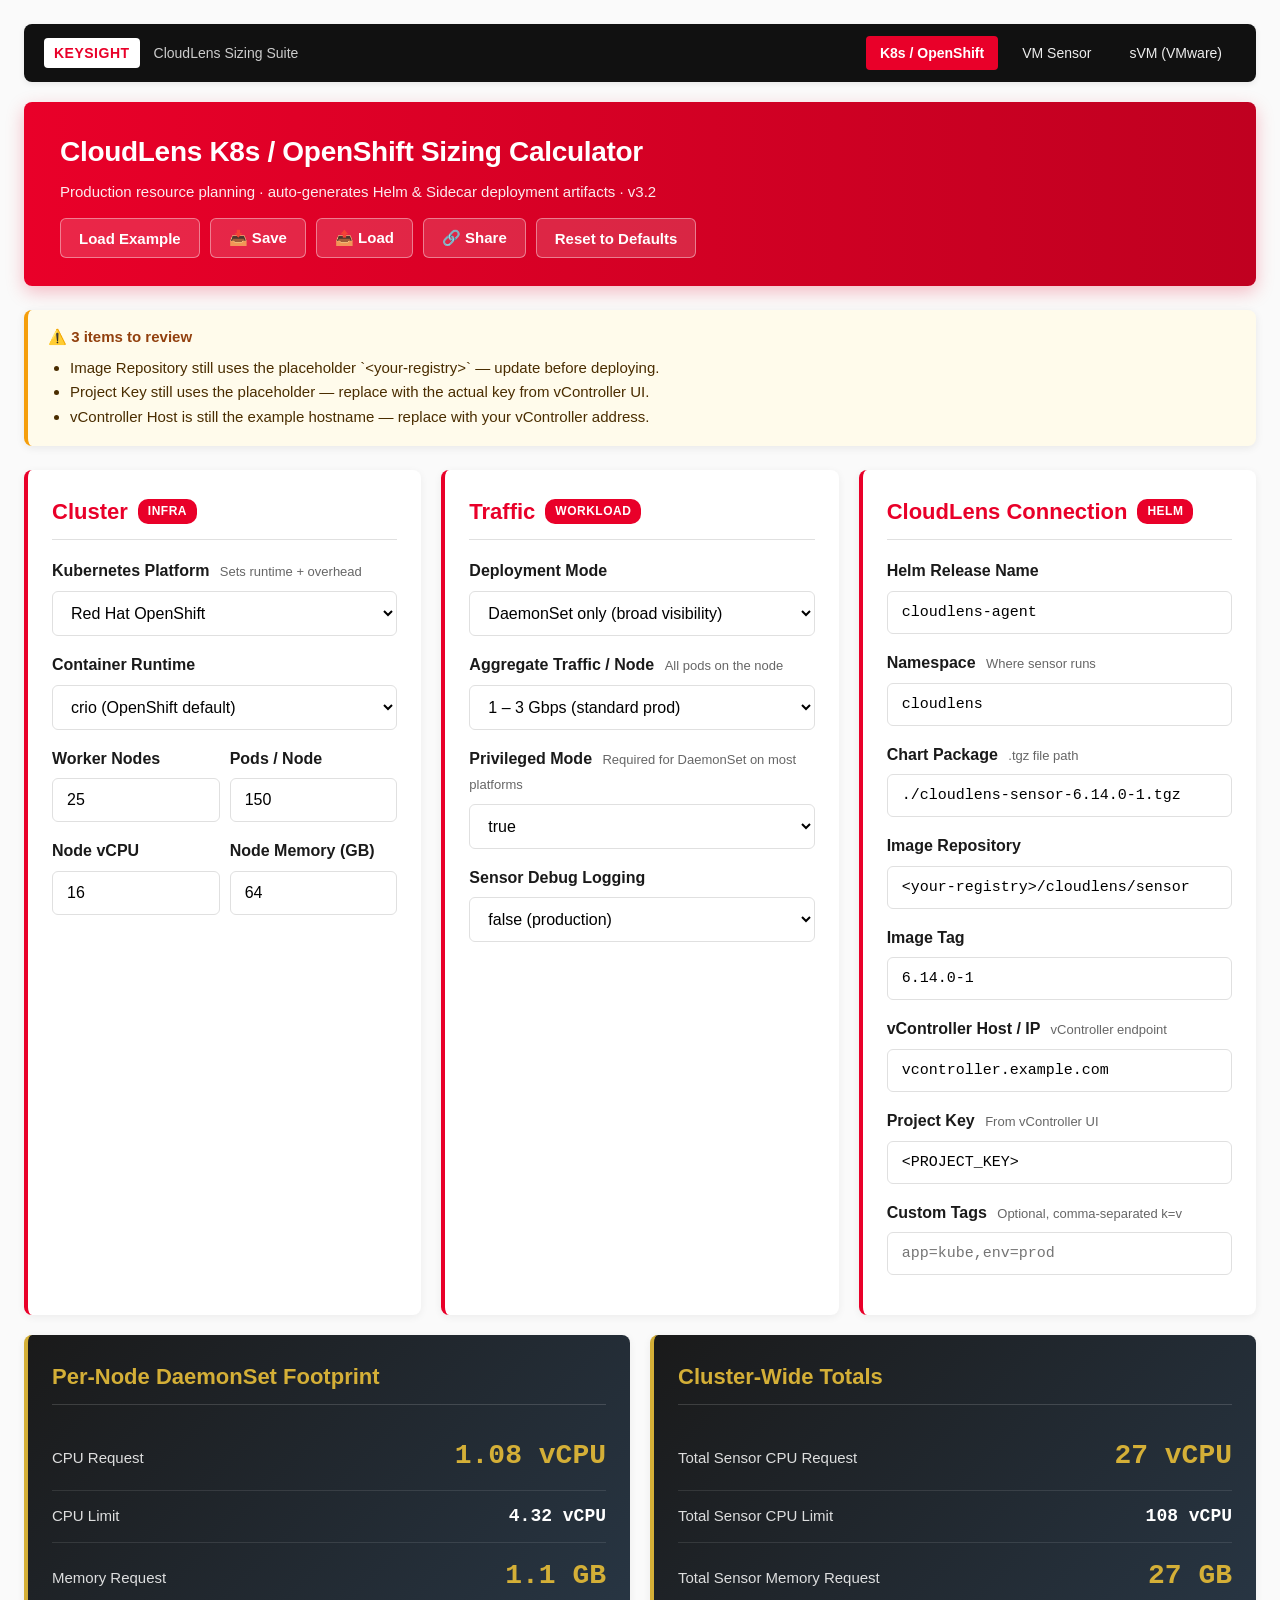
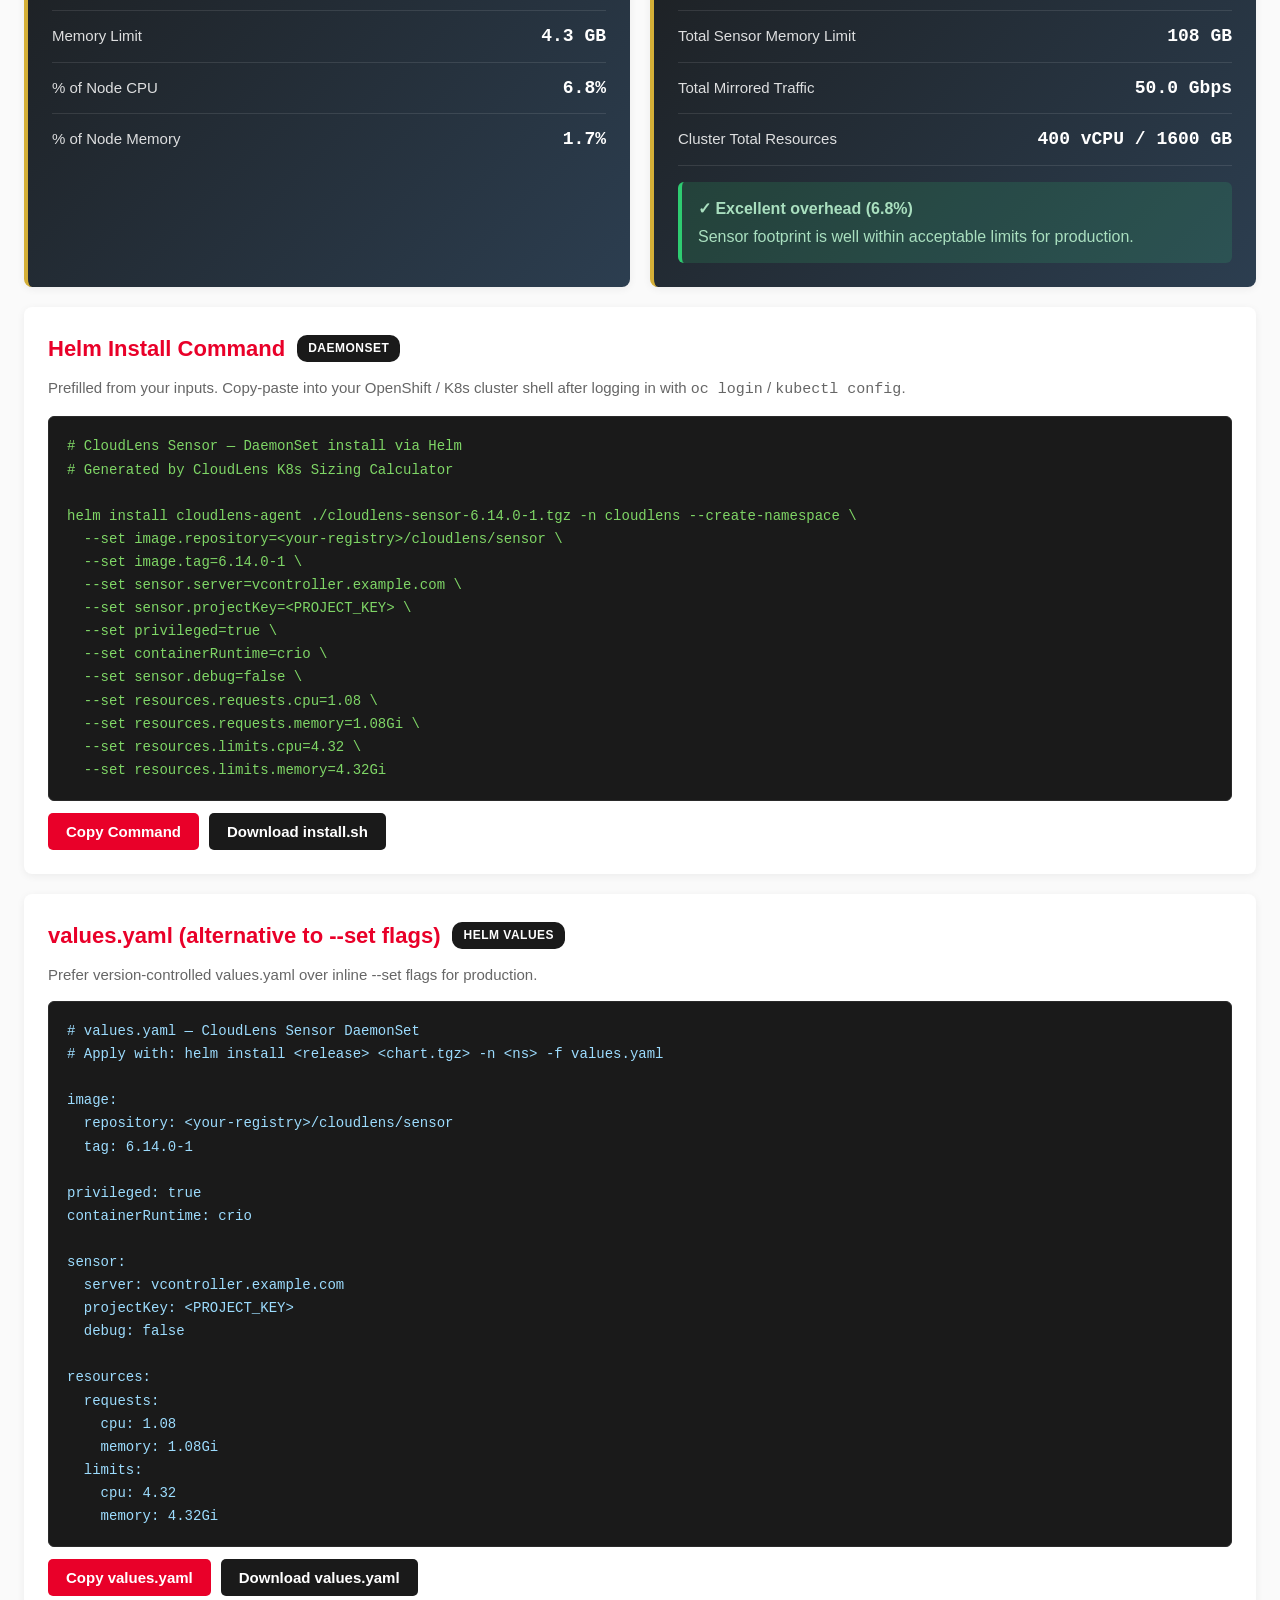
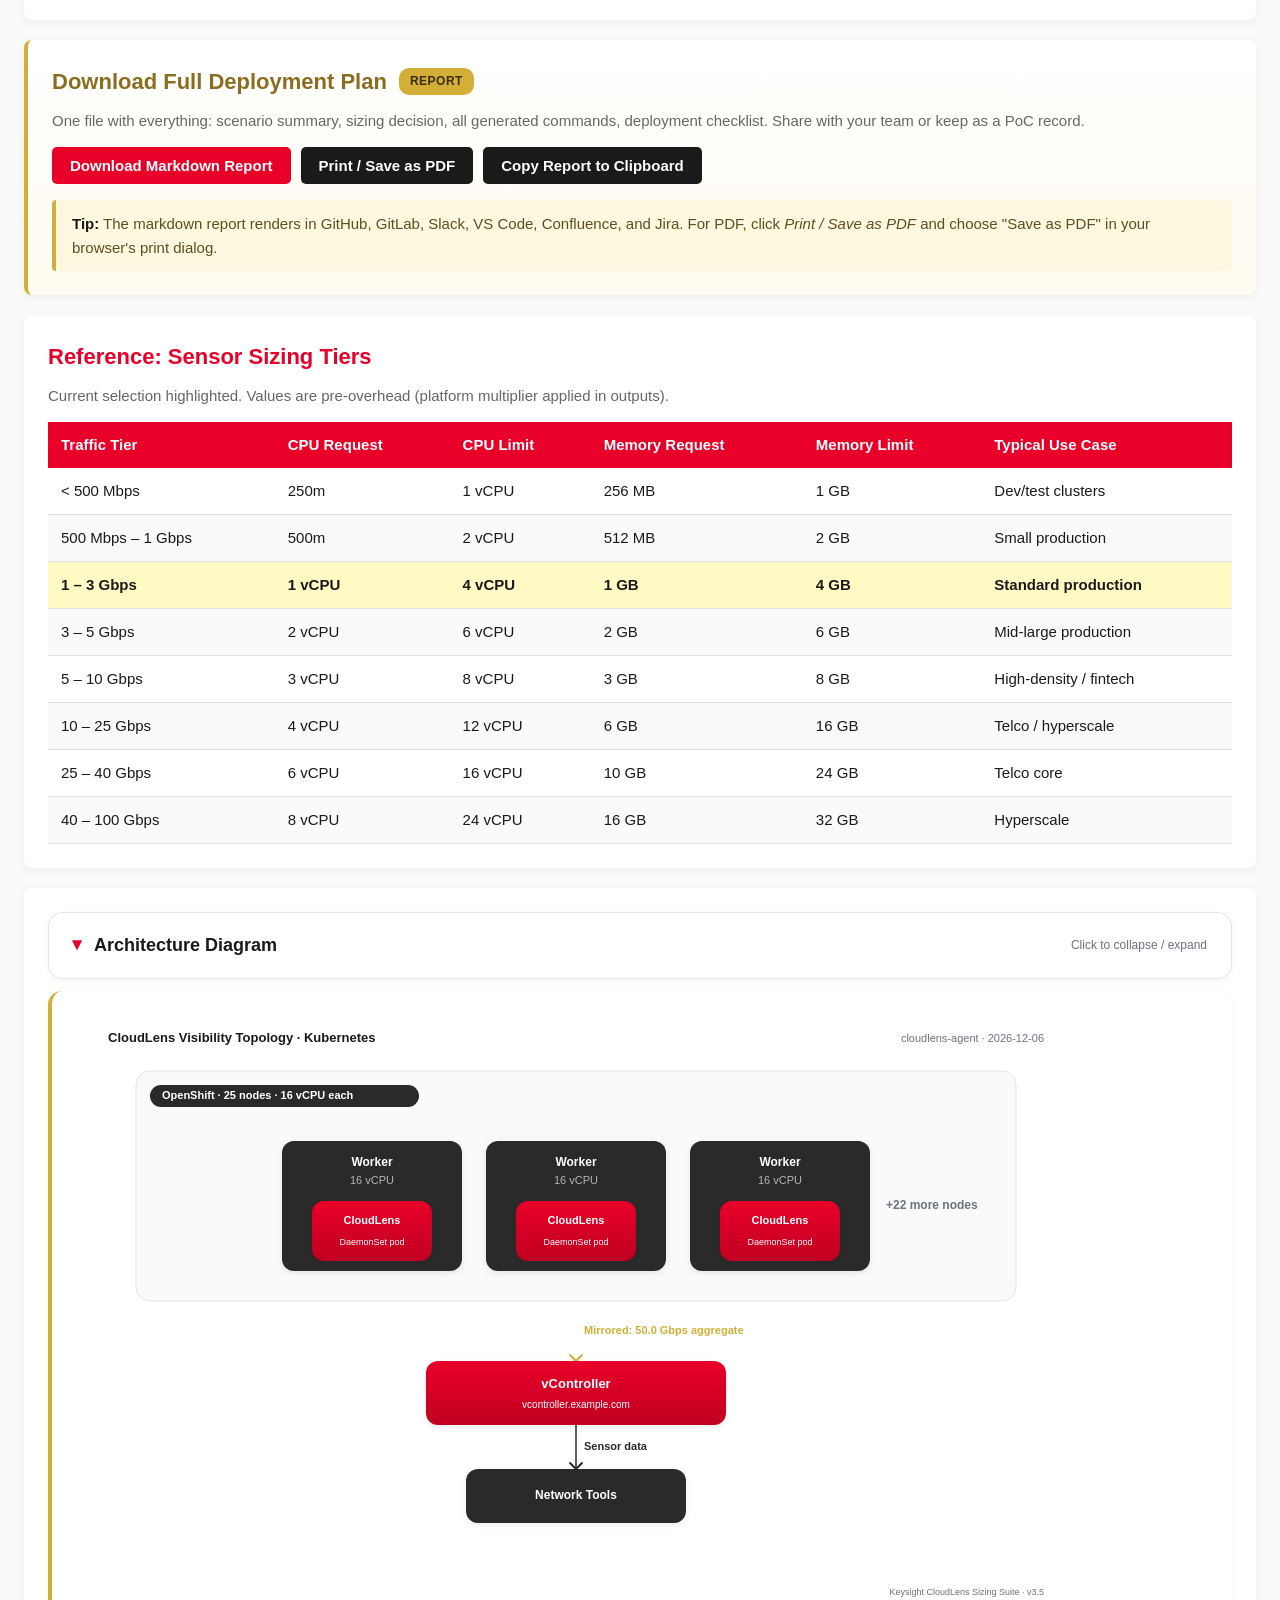
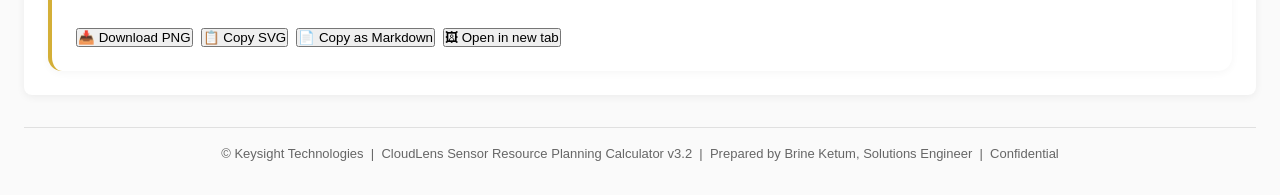
==== index.html @ 722bb244 "Move diagram to bottom + collapsible + customer-neutral copy The suite is publicly accessible — cust" ====
<!DOCTYPE html>
<html lang="en">
<head>
<meta charset="UTF-8">
<meta name="viewport" content="width=device-width, initial-scale=1.0">
<title>CloudLens K8s / OpenShift Sizing Calculator — Keysight</title>
<style>
  :root {
    --red: #E90029;
    --red-dark: #B80020;
    --dark: #1A1A1A;
    --gray: #666;
    --light-gray: #F5F5F5;
    --border: #E0E0E0;
    --green: #27AE60;
    --amber: #F39C12;
    --white: #FFFFFF;
    --gold: #D4AF37;
  }
  * { box-sizing: border-box; margin: 0; padding: 0; }
  html { font-size: 16px; }
  body {
    font-family: -apple-system, BlinkMacSystemFont, "Segoe UI", Arial, sans-serif;
    background: #FAFAFA;
    color: var(--dark);
    line-height: 1.6;
    font-size: 16px;
    padding: 24px;
  }
  .container { max-width: 1280px; margin: 0 auto; }

  header {
    background: linear-gradient(90deg, var(--red), #C00020);
    color: white;
    padding: 28px 36px;
    border-radius: 8px;
    margin-bottom: 24px;
    box-shadow: 0 6px 18px rgba(233,0,41,0.25);
    display: flex;
    align-items: center;
    justify-content: space-between;
    flex-wrap: wrap;
    gap: 14px;
  }
  header .title-block h1 { font-size: 28px; font-weight: 700; margin-bottom: 5px; letter-spacing: -0.3px; }
  header .title-block .subtitle { font-size: 15px; opacity: 0.92; }
  header .actions { display: flex; gap: 10px; flex-wrap: wrap; }
  header .brand {
    background: white; color: var(--red); padding: 10px 16px;
    border-radius: 6px; font-weight: 800; font-size: 16px; letter-spacing: 1px;
  }
  header .example-btn {
    background: rgba(255,255,255,0.15); color: white;
    border: 1px solid rgba(255,255,255,0.4);
    padding: 10px 18px; border-radius: 6px; font-weight: 600; font-size: 15px;
    cursor: pointer; transition: background 0.15s;
  }
  header .example-btn:hover { background: rgba(255,255,255,0.25); }

  .grid { display: grid; grid-template-columns: 1fr 1fr; gap: 20px; margin-bottom: 20px; }
  .grid-3 { display: grid; grid-template-columns: 1fr 1fr 1fr; gap: 20px; margin-bottom: 20px; }
  @media (max-width: 960px) {
    .grid, .grid-3 { grid-template-columns: 1fr; }
  }

  .card {
    background: white;
    border-radius: 8px;
    padding: 24px;
    box-shadow: 0 2px 8px rgba(0,0,0,0.06);
    border-left: 4px solid var(--red);
  }
  .card h2 {
    font-size: 22px;
    color: var(--red);
    margin-bottom: 18px;
    border-bottom: 1px solid var(--border);
    padding-bottom: 10px;
    display: flex;
    align-items: center;
    gap: 10px;
  }
  .card h2 .badge {
    background: var(--red); color: white; font-size: 12px; padding: 3px 10px;
    border-radius: 10px; font-weight: 600; letter-spacing: 0.5px;
  }

  .field { margin-bottom: 16px; }
  .field label {
    display: block;
    font-weight: 600;
    font-size: 16px;
    color: var(--dark);
    margin-bottom: 7px;
  }
  .field label .hint {
    font-weight: 400;
    font-size: 13px;
    color: var(--gray);
    margin-left: 6px;
  }
  .field input, .field select {
    width: 100%;
    padding: 12px 14px;
    font-size: 16px;
    font-family: inherit;
    border: 1px solid var(--border);
    border-radius: 6px;
    background: white;
    transition: border-color 0.15s, box-shadow 0.15s;
  }
  .field input:focus, .field select:focus {
    outline: none;
    border-color: var(--red);
    box-shadow: 0 0 0 3px rgba(233,0,41,0.12);
  }
  .field input.mono { font-family: "SF Mono", Menlo, Consolas, monospace; font-size: 15px; }

  .row2 { display: grid; grid-template-columns: 1fr 1fr; gap: 10px; }

  .results-card {
    background: linear-gradient(135deg, #1A1A1A, #2C3E50);
    color: white;
    border-left: 4px solid var(--gold);
  }
  .results-card h2 { color: var(--gold); border-color: rgba(255,255,255,0.15); }

  .metric {
    display: flex;
    justify-content: space-between;
    align-items: baseline;
    padding: 11px 0;
    border-bottom: 1px solid rgba(255,255,255,0.1);
  }
  .metric:last-child { border-bottom: none; }
  .metric .label { font-size: 15px; color: rgba(255,255,255,0.85); }
  .metric .value { font-size: 18px; font-weight: 700; color: #FFF; font-family: "SF Mono", Menlo, Consolas, monospace; }
  .metric .value.big { font-size: 28px; color: var(--gold); }

  .verdict {
    margin-top: 16px;
    padding: 14px 16px;
    border-radius: 6px;
    font-size: 16px;
    font-weight: 500;
  }
  .verdict.good { background: rgba(46,204,113,0.15); border-left: 4px solid #2ECC71; color: #A9DFBF; }
  .verdict.warn { background: rgba(243,156,18,0.15); border-left: 4px solid #F39C12; color: #F7DC6F; }
  .verdict.bad  { background: rgba(231,76,60,0.15);  border-left: 4px solid #E74C3C; color: #F5B7B1; }
  .verdict strong { display: block; margin-bottom: 2px; }

  .full-width {
    background: white;
    border-radius: 8px;
    padding: 24px;
    margin-bottom: 20px;
    box-shadow: 0 2px 8px rgba(0,0,0,0.06);
  }
  .full-width h2 {
    color: var(--red);
    font-size: 22px;
    margin-bottom: 10px;
    display: flex;
    align-items: center;
    gap: 12px;
  }
  .full-width .desc { color: var(--gray); margin-bottom: 14px; font-size: 15px; }
  .full-width h2 .mode-tag {
    background: var(--dark); color: white; font-size: 12px; padding: 4px 11px;
    border-radius: 10px; font-weight: 600; letter-spacing: 0.5px;
  }

  .output-section { margin-bottom: 22px; }
  .output-section:last-child { margin-bottom: 0; }
  .output-section h3 {
    font-size: 18px; color: var(--dark); margin-bottom: 8px;
    display: flex; align-items: center; justify-content: space-between;
  }
  .output-section h3 .artifact-type {
    background: var(--light-gray); color: var(--gray); font-size: 12px;
    padding: 4px 10px; border-radius: 4px; font-weight: 600;
  }

  table {
    width: 100%;
    border-collapse: collapse;
    font-size: 15px;
  }
  table th {
    background: var(--red);
    color: white;
    padding: 11px 13px;
    text-align: left;
    font-weight: 600;
    font-size: 15px;
  }
  table td {
    padding: 11px 13px;
    border-bottom: 1px solid var(--border);
  }
  table tr:nth-child(even) { background: #FAFAFA; }
  table .highlight {
    background: #FFF9C4 !important;
    font-weight: 700;
  }

  .code-box {
    background: #1A1A1A;
    color: #E6E6E6;
    font-family: "SF Mono", Menlo, Consolas, "Courier New", monospace;
    font-size: 14px;
    line-height: 1.65;
    padding: 18px;
    border-radius: 6px;
    overflow-x: auto;
    white-space: pre;
    border: 1px solid #2A2A2A;
  }
  .code-box.helm { color: #7FD666; }
  .code-box.yaml { color: #9CDCFE; }
  .code-box.bash { color: #FFCE5C; }

  .btn-row { display: flex; gap: 10px; margin-top: 12px; flex-wrap: wrap; }
  .btn {
    background: var(--red);
    color: white;
    border: none;
    padding: 10px 18px;
    border-radius: 5px;
    cursor: pointer;
    font-size: 15px;
    font-weight: 600;
    transition: background 0.15s, transform 0.05s;
    display: inline-flex;
    align-items: center;
    gap: 6px;
  }
  .btn:hover { background: var(--red-dark); }
  .btn:active { transform: translateY(1px); }
  .btn.secondary { background: var(--dark); }
  .btn.secondary:hover { background: #000; }
  .btn.success { background: var(--green); }

  .info-box {
    background: #FFF8E1;
    border-left: 4px solid var(--gold);
    padding: 12px 16px;
    font-size: 15px;
    color: #5D4E1F;
    border-radius: 4px;
    margin-top: 14px;
    line-height: 1.55;
  }
  .info-box strong { color: var(--dark); }

  footer {
    text-align: center;
    color: var(--gray);
    font-size: 13px;
    margin-top: 32px;
    padding-top: 16px;
    border-top: 1px solid var(--border);
  }

  /* ========== Top nav (Suite) ========== */
  .suite-nav {
    background: #111; color: #FFF;
    padding: 12px 20px;
    border-radius: 8px;
    margin-bottom: 20px;
    display: flex; align-items: center; gap: 10px; flex-wrap: wrap;
    box-shadow: 0 2px 6px rgba(0,0,0,0.08);
  }
  .suite-nav .suite-brand {
    font-weight: 700; color: var(--red); font-size: 14px;
    letter-spacing: 0.5px; margin-right: 4px;
    background: white; padding: 4px 10px; border-radius: 4px;
  }
  .suite-nav .suite-title { font-size: 14px; color: #CCC; margin-right: auto; }
  .suite-nav a {
    color: #EEE; text-decoration: none; font-size: 14px; font-weight: 500;
    padding: 6px 14px; border-radius: 4px; transition: background 0.15s, color 0.15s;
  }
  .suite-nav a:hover { background: rgba(255,255,255,0.1); color: #FFF; }
  .suite-nav a.active { background: var(--red); color: white; font-weight: 600; }
  .suite-nav a.soon { color: #888; cursor: default; }
  .suite-nav a.soon:hover { background: transparent; }
  .suite-nav a.soon::after { content: " (soon)"; font-size: 11px; color: #666; }
  @media (max-width: 700px) {
    .suite-nav { flex-direction: column; align-items: flex-start; gap: 6px; }
    .suite-nav .suite-title { margin-right: 0; }
  }

  /* ========== Print / PDF styles ========== */
  @media print {
    @page { size: Letter; margin: 0.5in; }
    body { padding: 0; background: white; font-size: 11pt; line-height: 1.4; }
    .container { max-width: 100%; }
    header { box-shadow: none; padding: 16px 20px; margin-bottom: 16px; page-break-after: avoid; }
    header .actions { display: none; }
    header .title-block h1 { font-size: 20pt; }
    header .title-block .subtitle { font-size: 10pt; }
    header::after {
      content: "KEYSIGHT";
      background: white; color: var(--red); padding: 6px 12px;
      border-radius: 4px; font-weight: 800; font-size: 11pt; letter-spacing: 1px;
    }
    .btn, .btn-row, #reportSection .info-box { display: none !important; }
    #reportSection, .suite-nav { display: none !important; }
    .card, .full-width { box-shadow: none; border: 1px solid #DDD; page-break-inside: avoid; }
    .card h2, .full-width h2 { font-size: 14pt; }
    .field label { font-size: 10pt; }
    .field input, .field select {
      border: none; padding: 2px 0; background: transparent;
      font-weight: 600; color: var(--dark); font-size: 10pt;
    }
    .field select { -webkit-appearance: none; appearance: none; }
    .metric .value.big { font-size: 14pt; }
    .metric .value { font-size: 11pt; }
    .metric .label { font-size: 9pt; }
    .code-box {
      font-size: 8.5pt; line-height: 1.4; color: #000 !important;
      background: #F5F5F5 !important; border: 1px solid #CCC;
      page-break-inside: avoid;
    }
    .results-card { background: #1A1A1A !important; -webkit-print-color-adjust: exact; print-color-adjust: exact; }
    table { font-size: 9pt; page-break-inside: avoid; }
    table th { background: var(--red) !important; color: white !important; -webkit-print-color-adjust: exact; print-color-adjust: exact; }
    footer { font-size: 8pt; margin-top: 16px; }
    .verdict { page-break-inside: avoid; }
  }
  /* Toast for Save/Load/Share feedback */
  #cfgToast {
    position: fixed; bottom: 24px; left: 50%; transform: translateX(-50%) translateY(20px);
    background: #1A1A1A; color: #fff; padding: 12px 20px; border-radius: 8px;
    font-size: 14px; font-weight: 500; box-shadow: 0 6px 20px rgba(0,0,0,0.3);
    border-left: 4px solid var(--red); opacity: 0; pointer-events: none;
    transition: opacity 0.25s ease, transform 0.25s ease; z-index: 9999;
    max-width: 90vw;
  }
  #cfgToast.show { opacity: 1; transform: translateX(-50%) translateY(0); }
  #cfgToast.error { border-left-color: #FF4444; }
  #cfgToast.success { border-left-color: #00C853; }
  @media print { #cfgToast { display: none !important; } }

  /* Architecture Diagram (collapsible, bottom-of-page) */
  details#diagramSection { width: 100%; margin: 0 0 24px 0; }
  details#diagramSection > summary {
    list-style: none; cursor: pointer; user-select: none;
    display: flex; align-items: center; justify-content: space-between;
    padding: 18px 24px; background: #FFFFFF; color: var(--dark);
    border: 1px solid #E5E5E5; border-radius: 14px;
    box-shadow: 0 2px 8px rgba(0,0,0,0.04);
    transition: background 0.18s ease, box-shadow 0.18s ease;
    font-weight: 600;
  }
  details#diagramSection > summary::-webkit-details-marker { display: none; }
  details#diagramSection > summary:hover { background: #FFFAFA; box-shadow: 0 4px 12px rgba(0,0,0,0.08); }
  details#diagramSection .diagram-summary-title { font-size: 18px; }
  details#diagramSection .diagram-summary-title::before {
    content: "▸"; display: inline-block; margin-right: 12px; color: var(--red);
    transition: transform 0.25s ease; transform-origin: center;
  }
  details#diagramSection[open] .diagram-summary-title::before { transform: rotate(90deg); }
  details#diagramSection .diagram-summary-hint { font-size: 12px; font-weight: 400; color: #6B7280; }
  details#diagramSection .diagram-body {
    margin-top: 12px; padding: 24px; background: #FFFFFF; color: var(--dark);
    border-radius: 14px; box-shadow: 0 2px 8px rgba(0,0,0,0.04);
    animation: diagramReveal 0.35s ease;
  }
  @keyframes diagramReveal {
    from { opacity: 0; transform: translateY(-6px); }
    to   { opacity: 1; transform: translateY(0); }
  }
  details#diagramSection #diagramHost {
    width: 100%; overflow-x: auto; min-height: 400px;
    transition: opacity 0.2s ease;
  }
  details#diagramSection #diagramHost.dg-fading { opacity: 0; }
  details#diagramSection #diagramExports { margin-top: 16px; display: flex; gap: 8px; flex-wrap: wrap; }
  @media print {
    details#diagramSection { page-break-before: always; }
    details#diagramSection > summary { display: none; }
    details#diagramSection .diagram-body { box-shadow: none; padding: 0; animation: none; }
    details#diagramSection #diagramExports { display: none !important; }
  }
  /* Validation banner */
  #validationBanner { display: none; margin: 0 0 24px 0; border-radius: 8px; padding: 16px 20px; font-size: 15px; line-height: 1.5; box-shadow: 0 2px 8px rgba(0,0,0,0.08); }
  #validationBanner.show { display: block; }
  #validationBanner.error   { background: #FFF5F5; border-left: 4px solid #E53935; color: #4A1010; }
  #validationBanner.warning { background: #FFFBEB; border-left: 4px solid #F59E0B; color: #4A2D00; }
  #validationBanner h3 { margin: 0 0 8px 0; font-size: 15px; font-weight: 700; display: flex; align-items: center; gap: 8px; }
  #validationBanner ul { margin: 0; padding-left: 22px; }
  #validationBanner li { margin: 2px 0; }
  #validationBanner.error h3   { color: #B71C1C; }
  #validationBanner.warning h3 { color: #92400E; }
  @media print { #validationBanner { display: none !important; } }
</style>
</head>
<body>
<div class="container">

  <nav class="suite-nav" aria-label="CloudLens Sizing Suite">
    <span class="suite-brand">KEYSIGHT</span>
    <span class="suite-title">CloudLens Sizing Suite</span>
    <a href="./" class="active" aria-current="page">K8s / OpenShift</a>
    <a href="./vm/">VM Sensor</a>
    <a href="./svm/">sVM (VMware)</a>
  </nav>

  <header>
    <div class="title-block">
      <h1>CloudLens K8s / OpenShift Sizing Calculator</h1>
      <div class="subtitle">Production resource planning &middot; auto-generates Helm &amp; Sidecar deployment artifacts &middot; v3.2</div>
    </div>
    <div class="actions">
      <button class="example-btn" id="loadExampleBtn" type="button">Load Example</button>
      <button class="example-btn" id="saveCfgBtn" type="button" title="Download current scenario as JSON">📥 Save</button>
      <button class="example-btn" id="loadCfgBtn" type="button" title="Load a previously saved scenario JSON">📤 Load</button>
      <button class="example-btn" id="shareCfgBtn" type="button" title="Copy a shareable URL with the scenario encoded">🔗 Share</button>
      <button class="example-btn" id="resetBtn" type="button">Reset to Defaults</button>
      <input type="file" id="cfgFileInput" accept=".json,application/json" style="display:none">
    </div>
  </header>

  <div id="validationBanner" role="alert" aria-live="polite"></div>

  <div class="grid-3">
    <div class="card">
      <h2>Cluster <span class="badge">INFRA</span></h2>
      <div class="field">
        <label>Kubernetes Platform <span class="hint">Sets runtime + overhead</span></label>
        <select id="platform">
          <option value="eks">Amazon EKS</option>
          <option value="aks">Azure AKS</option>
          <option value="gke">Google GKE</option>
          <option value="openshift" selected>Red Hat OpenShift</option>
          <option value="rancher">Rancher / RKE2</option>
          <option value="self">Self-Managed K8s</option>
        </select>
      </div>
      <div class="field">
        <label>Container Runtime</label>
        <select id="containerRuntime">
          <option value="crio" selected>crio (OpenShift default)</option>
          <option value="containerd">containerd</option>
          <option value="docker">docker</option>
        </select>
      </div>
      <div class="row2">
        <div class="field">
          <label>Worker Nodes</label>
          <input type="number" id="nodeCount" value="25" min="1" max="5000">
        </div>
        <div class="field">
          <label>Pods / Node</label>
          <input type="number" id="podsPerNode" value="150" min="1" max="1100">
        </div>
      </div>
      <div class="row2">
        <div class="field">
          <label>Node vCPU</label>
          <input type="number" id="nodeCpu" value="16" min="2" max="256">
        </div>
        <div class="field">
          <label>Node Memory (GB)</label>
          <input type="number" id="nodeMem" value="64" min="4" max="2048">
        </div>
      </div>
    </div>

    <div class="card">
      <h2>Traffic <span class="badge">WORKLOAD</span></h2>
      <div class="field">
        <label>Deployment Mode</label>
        <select id="mode">
          <option value="daemonset" selected>DaemonSet only (broad visibility)</option>
          <option value="sidecar">Sidecar only (targeted, per-pod)</option>
          <option value="hybrid">Hybrid (DaemonSet + selected Sidecars)</option>
        </select>
      </div>
      <div class="field" id="nodeTrafficField">
        <label>Aggregate Traffic / Node <span class="hint">All pods on the node</span></label>
        <select id="nodeTraffic">
          <option value="0.25">&lt; 500 Mbps (dev/test)</option>
          <option value="0.75">500 Mbps – 1 Gbps (small prod)</option>
          <option value="2" selected>1 – 3 Gbps (standard prod)</option>
          <option value="4">3 – 5 Gbps (mid-large prod)</option>
          <option value="7.5">5 – 10 Gbps (high-density)</option>
          <option value="17.5">10 – 25 Gbps (telco/hyperscale)</option>
          <option value="32.5">25 – 40 Gbps (telco core)</option>
          <option value="70">40 – 100 Gbps (hyperscale)</option>
        </select>
      </div>
      <div class="field" id="sidecarPodsField" style="display:none;">
        <label>Pods with Sidecar <span class="hint">Total cluster-wide</span></label>
        <input type="number" id="sidecarPods" value="50" min="0" max="100000">
      </div>
      <div class="field" id="sidecarTrafficField" style="display:none;">
        <label>Traffic / Sidecar Pod</label>
        <select id="sidecarTraffic">
          <option value="0.05">&lt; 100 Mbps (auth, config)</option>
          <option value="0.3" selected>100 – 500 Mbps (web/API)</option>
          <option value="0.75">500 Mbps – 1 Gbps (payment/DB)</option>
          <option value="2">1 – 3 Gbps (Kafka/queues)</option>
          <option value="4">3 – 5 Gbps (streaming)</option>
          <option value="7.5">5 – 10 Gbps (ingress/telco)</option>
        </select>
      </div>
      <div class="field">
        <label>Privileged Mode <span class="hint">Required for DaemonSet on most platforms</span></label>
        <select id="privileged">
          <option value="true" selected>true</option>
          <option value="false">false</option>
        </select>
      </div>
      <div class="field">
        <label>Sensor Debug Logging</label>
        <select id="debug">
          <option value="false" selected>false (production)</option>
          <option value="true">true (troubleshooting)</option>
        </select>
      </div>
    </div>

    <div class="card">
      <h2>CloudLens Connection <span class="badge">HELM</span></h2>
      <div class="field">
        <label>Helm Release Name</label>
        <input type="text" id="releaseName" class="mono" value="cloudlens-agent">
      </div>
      <div class="field">
        <label>Namespace <span class="hint">Where sensor runs</span></label>
        <input type="text" id="namespace" class="mono" value="cloudlens">
      </div>
      <div class="field">
        <label>Chart Package <span class="hint">.tgz file path</span></label>
        <input type="text" id="chartPath" class="mono" value="./cloudlens-sensor-6.14.0-1.tgz">
      </div>
      <div class="field">
        <label>Image Repository</label>
        <input type="text" id="imageRepo" class="mono" value="&lt;your-registry&gt;/cloudlens/sensor">
      </div>
      <div class="field">
        <label>Image Tag</label>
        <input type="text" id="imageTag" class="mono" value="6.14.0-1">
      </div>
      <div class="field">
        <label>vController Host / IP <span class="hint">vController endpoint</span></label>
        <input type="text" id="sensorServer" class="mono" value="vcontroller.example.com">
      </div>
      <div class="field">
        <label>Project Key <span class="hint">From vController UI</span></label>
        <input type="text" id="projectKey" class="mono" value="&lt;PROJECT_KEY&gt;">
      </div>
      <div class="field">
        <label>Custom Tags <span class="hint">Optional, comma-separated k=v</span></label>
        <input type="text" id="customTags" class="mono" placeholder="app=kube,env=prod">
      </div>
    </div>
  </div>

  <div class="grid">
    <div class="card results-card">
      <h2>Per-Node DaemonSet Footprint</h2>
      <div class="metric"><span class="label">CPU Request</span><span class="value big" id="r_cpu_req">—</span></div>
      <div class="metric"><span class="label">CPU Limit</span><span class="value" id="r_cpu_lim">—</span></div>
      <div class="metric"><span class="label">Memory Request</span><span class="value big" id="r_mem_req">—</span></div>
      <div class="metric"><span class="label">Memory Limit</span><span class="value" id="r_mem_lim">—</span></div>
      <div class="metric"><span class="label">% of Node CPU</span><span class="value" id="r_pct_cpu">—</span></div>
      <div class="metric"><span class="label">% of Node Memory</span><span class="value" id="r_pct_mem">—</span></div>
    </div>

    <div class="card results-card">
      <h2>Cluster-Wide Totals</h2>
      <div class="metric"><span class="label">Total Sensor CPU Request</span><span class="value big" id="c_cpu_req">—</span></div>
      <div class="metric"><span class="label">Total Sensor CPU Limit</span><span class="value" id="c_cpu_lim">—</span></div>
      <div class="metric"><span class="label">Total Sensor Memory Request</span><span class="value big" id="c_mem_req">—</span></div>
      <div class="metric"><span class="label">Total Sensor Memory Limit</span><span class="value" id="c_mem_lim">—</span></div>
      <div class="metric"><span class="label">Total Mirrored Traffic</span><span class="value" id="c_traffic">—</span></div>
      <div class="metric"><span class="label">Cluster Total Resources</span><span class="value" id="c_cluster_total">—</span></div>
      <div class="verdict" id="verdict"><strong id="verdict_title"></strong><span id="verdict_text"></span></div>
    </div>
  </div>

  <div class="full-width" id="helmSection">
    <h2>Helm Install Command <span class="mode-tag" id="helmModeTag">DAEMONSET</span></h2>
    <div class="desc">Prefilled from your inputs. Copy-paste into your OpenShift / K8s cluster shell after logging in with <span style="font-family:monospace;">oc login</span> / <span style="font-family:monospace;">kubectl config</span>.</div>
    <div class="code-box helm" id="helmOutput">Loading...</div>
    <div class="btn-row">
      <button class="btn" id="copyHelm" type="button">Copy Command</button>
      <button class="btn secondary" id="downloadHelm" type="button">Download install.sh</button>
    </div>
  </div>

  <div class="full-width" id="valuesSection">
    <h2>values.yaml (alternative to --set flags) <span class="mode-tag">HELM VALUES</span></h2>
    <div class="desc">Prefer version-controlled values.yaml over inline --set flags for production.</div>
    <div class="code-box yaml" id="valuesOutput">Loading...</div>
    <div class="btn-row">
      <button class="btn" id="copyValues" type="button">Copy values.yaml</button>
      <button class="btn secondary" id="downloadValues" type="button">Download values.yaml</button>
    </div>
  </div>

  <div class="full-width" id="sidecarSection" style="display:none;">
    <h2>Sidecar Container Injection <span class="mode-tag" style="background:#0E5C9F;">SIDECAR</span></h2>
    <div class="desc">Paste this <code>cloudlens</code> container block into your application <code>Deployment</code>/<code>StatefulSet</code> pod spec. There is no separate Helm chart for sidecar — CloudLens uses manual injection (shared pod netns).</div>
    <div class="code-box yaml" id="sidecarOutput">Loading...</div>
    <div class="btn-row">
      <button class="btn" id="copySidecar" type="button">Copy Sidecar YAML</button>
      <button class="btn secondary" id="downloadSidecar" type="button">Download sidecar.yaml</button>
    </div>
    <div class="info-box" id="openshiftSccInfo" style="display:none;">
      <strong>OpenShift note:</strong> Sidecar mode requires an SCC granting <code>SYS_RAWIO</code>, <code>SYS_ADMIN</code>, <code>NET_ADMIN</code> capabilities, bound to your workload's ServiceAccount. SCC snippet is downloadable below.
      <div class="btn-row">
        <button class="btn secondary" id="downloadScc" type="button">Download cloudlens-scc.yaml</button>
      </div>
    </div>
  </div>

  <div class="full-width" id="reportSection" style="border-left: 4px solid var(--gold); background: linear-gradient(180deg, #FFFFFF 0%, #FFFBF0 100%);">
    <h2 style="color: #8C6D1F;">Download Full Deployment Plan <span class="mode-tag" style="background:var(--gold); color:#3A2E0F;">REPORT</span></h2>
    <div class="desc">One file with everything: scenario summary, sizing decision, all generated commands, deployment checklist. Share with your team or keep as a PoC record.</div>
    <div class="btn-row">
      <button class="btn" id="downloadReport" type="button">Download Markdown Report</button>
      <button class="btn secondary" id="printReport" type="button">Print / Save as PDF</button>
      <button class="btn secondary" id="copyReport" type="button">Copy Report to Clipboard</button>
    </div>
    <div class="info-box" style="margin-top: 16px;">
      <strong>Tip:</strong> The markdown report renders in GitHub, GitLab, Slack, VS Code, Confluence, and Jira. For PDF, click <em>Print / Save as PDF</em> and choose "Save as PDF" in your browser's print dialog.
    </div>
  </div>

  <div class="full-width">
    <h2>Reference: Sensor Sizing Tiers</h2>
    <div class="desc">Current selection highlighted. Values are pre-overhead (platform multiplier applied in outputs).</div>
    <table id="refTable">
      <thead>
        <tr>
          <th>Traffic Tier</th>
          <th>CPU Request</th>
          <th>CPU Limit</th>
          <th>Memory Request</th>
          <th>Memory Limit</th>
          <th>Typical Use Case</th>
        </tr>
      </thead>
      <tbody>
        <tr data-tier="0.25"><td>&lt; 500 Mbps</td><td>250m</td><td>1 vCPU</td><td>256 MB</td><td>1 GB</td><td>Dev/test clusters</td></tr>
        <tr data-tier="0.75"><td>500 Mbps – 1 Gbps</td><td>500m</td><td>2 vCPU</td><td>512 MB</td><td>2 GB</td><td>Small production</td></tr>
        <tr data-tier="2"><td>1 – 3 Gbps</td><td>1 vCPU</td><td>4 vCPU</td><td>1 GB</td><td>4 GB</td><td>Standard production</td></tr>
        <tr data-tier="4"><td>3 – 5 Gbps</td><td>2 vCPU</td><td>6 vCPU</td><td>2 GB</td><td>6 GB</td><td>Mid-large production</td></tr>
        <tr data-tier="7.5"><td>5 – 10 Gbps</td><td>3 vCPU</td><td>8 vCPU</td><td>3 GB</td><td>8 GB</td><td>High-density / fintech</td></tr>
        <tr data-tier="17.5"><td>10 – 25 Gbps</td><td>4 vCPU</td><td>12 vCPU</td><td>6 GB</td><td>16 GB</td><td>Telco / hyperscale</td></tr>
        <tr data-tier="32.5"><td>25 – 40 Gbps</td><td>6 vCPU</td><td>16 vCPU</td><td>10 GB</td><td>24 GB</td><td>Telco core</td></tr>
        <tr data-tier="70"><td>40 – 100 Gbps</td><td>8 vCPU</td><td>24 vCPU</td><td>16 GB</td><td>32 GB</td><td>Hyperscale</td></tr>
      </tbody>
    </table>
  </div>

  <details id="diagramSection" class="full-width" open style="margin: 0 0 24px 0;">
    <summary class="diagram-summary">
      <span class="diagram-summary-title">Architecture Diagram</span>
      <span class="diagram-summary-hint">Click to collapse / expand</span>
    </summary>
    <div class="diagram-body card results-card">
      <div id="diagramHost"></div>
      <div id="diagramExports"></div>
    </div>
  </details>

  <footer>
    &copy; Keysight Technologies &nbsp;|&nbsp; CloudLens Sensor Resource Planning Calculator v3.2 &nbsp;|&nbsp; Prepared by Brine Ketum, Solutions Engineer &nbsp;|&nbsp; Confidential
  </footer>
</div>

<script>
/* ===================== DATA ===================== */
const DS_TIERS = [
  { gbps: 0.25, cpuReq: 0.25, cpuLim: 1,  memReq: 0.256, memLim: 1  },
  { gbps: 0.75, cpuReq: 0.5,  cpuLim: 2,  memReq: 0.512, memLim: 2  },
  { gbps: 2,    cpuReq: 1,    cpuLim: 4,  memReq: 1,     memLim: 4  },
  { gbps: 4,    cpuReq: 2,    cpuLim: 6,  memReq: 2,     memLim: 6  },
  { gbps: 7.5,  cpuReq: 3,    cpuLim: 8,  memReq: 3,     memLim: 8  },
  { gbps: 17.5, cpuReq: 4,    cpuLim: 12, memReq: 6,     memLim: 16 },
  { gbps: 32.5, cpuReq: 6,    cpuLim: 16, memReq: 10,    memLim: 24 },
  { gbps: 70,   cpuReq: 8,    cpuLim: 24, memReq: 16,    memLim: 32 }
];
const SC_TIERS = [
  { gbps: 0.05, cpuReq: 0.1,  cpuLim: 0.5, memReq: 0.128, memLim: 0.512 },
  { gbps: 0.3,  cpuReq: 0.25, cpuLim: 1,   memReq: 0.256, memLim: 1     },
  { gbps: 0.75, cpuReq: 0.5,  cpuLim: 2,   memReq: 0.512, memLim: 2     },
  { gbps: 2,    cpuReq: 1,    cpuLim: 4,   memReq: 1,     memLim: 4     },
  { gbps: 4,    cpuReq: 2,    cpuLim: 6,   memReq: 2,     memLim: 6     },
  { gbps: 7.5,  cpuReq: 3,    cpuLim: 8,   memReq: 4,     memLim: 10    }
];
const PLATFORM_OVERHEAD = { eks: 1.00, aks: 1.04, gke: 1.00, openshift: 1.08, rancher: 1.02, self: 1.05 };
const DEFAULTS = {
  platform: "openshift", containerRuntime: "crio", nodeCount: 25, podsPerNode: 150,
  nodeCpu: 16, nodeMem: 64, mode: "daemonset", nodeTraffic: "2", sidecarPods: 50,
  sidecarTraffic: "0.3", privileged: "true", debug: "false",
  releaseName: "cloudlens-agent", namespace: "cloudlens",
  chartPath: "./cloudlens-sensor-6.14.0-1.tgz",
  imageRepo: "<your-registry>/cloudlens/sensor", imageTag: "6.14.0-1",
  sensorServer: "vcontroller.example.com", projectKey: "<PROJECT_KEY>", customTags: ""
};
const EXAMPLE_PRESET = {
  platform: "openshift", containerRuntime: "crio", nodeCount: 150, podsPerNode: 200,
  nodeCpu: 32, nodeMem: 128, mode: "daemonset", nodeTraffic: "4", sidecarPods: 0,
  sidecarTraffic: "0.3", privileged: "true", debug: "false",
  releaseName: "cloudlens-agent", namespace: "cloudlens-system",
  chartPath: "./cloudlens-sensor-6.14.0-1.tgz",
  imageRepo: "registry.example.com/cloudlens/sensor", imageTag: "6.14.0-1",
  sensorServer: "10.0.0.10", projectKey: "<PROJECT_KEY>", customTags: "env=prod,team=ops"
};

/* ===================== HELPERS ===================== */
function $(id) { return document.getElementById(id); }
function setText(id, text) { $(id).textContent = text; }
function findTier(tiers, gbps) { return tiers.find(t => t.gbps >= gbps) || tiers[tiers.length - 1]; }
function fmtCpu(v) { if (v < 1) return Math.round(v * 1000) + "m"; return (Math.round(v * 100) / 100) + " vCPU"; }
function fmtMem(g) { if (g < 1) return Math.round(g * 1024) + " MB"; if (g < 1000) return (Math.round(g * 10) / 10).toFixed(g < 10 ? 1 : 0) + " GB"; return (g / 1000).toFixed(1) + " TB"; }
function cpuStr(v) { if (v < 1) return Math.round(v * 1000) + "m"; return String(Math.round(v * 100) / 100); }
function memStr(g) { if (g < 1) return Math.round(g * 1024) + "Mi"; return (Math.round(g * 100) / 100) + "Gi"; }

function download(filename, content, mime) {
  const blob = new Blob([content], { type: mime || "text/plain" });
  const url = URL.createObjectURL(blob);
  const a = document.createElement("a");
  a.href = url; a.download = filename;
  document.body.appendChild(a); a.click();
  document.body.removeChild(a);
  setTimeout(() => URL.revokeObjectURL(url), 1000);
}

function wireCopy(btnId, srcId) {
  $(btnId).addEventListener("click", function () {
    const text = $(srcId).textContent;
    navigator.clipboard.writeText(text).then(() => {
      const btn = $(btnId);
      const orig = btn.textContent;
      btn.textContent = "\u2713 Copied!";
      btn.classList.add("success");
      setTimeout(() => { btn.textContent = orig; btn.classList.remove("success"); }, 1800);
    });
  });
}

function applyPreset(preset) {
  Object.keys(preset).forEach(k => {
    const el = $(k);
    if (el) el.value = preset[k];
  });
  calculate();
}

/* ===================== VALIDATION ===================== */
function validate() {
  const errors = [], warnings = [];
  const nodeCount = parseInt($("nodeCount").value);
  const nodeCpu = parseFloat($("nodeCpu").value);
  const nodeTraffic = parseFloat($("nodeTraffic").value);
  const sidecarPods = parseInt($("sidecarPods").value);
  const sidecarTraffic = parseFloat($("sidecarTraffic").value);
  const mode = $("mode").value;
  const imageRepo = $("imageRepo").value.trim();
  const projectKey = $("projectKey").value.trim();
  const sensorServer = $("sensorServer").value.trim();
  const releaseName = $("releaseName").value.trim();

  if (!Number.isFinite(nodeCount) || nodeCount < 1)
    errors.push("Node count must be at least 1.");
  if ((mode === "daemonset" || mode === "hybrid") && (!Number.isFinite(nodeTraffic) || nodeTraffic <= 0))
    errors.push("Per-node traffic must be greater than 0 for " + (mode === "hybrid" ? "Hybrid" : "DaemonSet") + " mode.");
  if ((mode === "sidecar" || mode === "hybrid") && (!Number.isFinite(sidecarPods) || sidecarPods < 1))
    errors.push("Sidecar pod count must be at least 1 for " + (mode === "hybrid" ? "Hybrid" : "Sidecar") + " mode.");
  if ((mode === "sidecar" || mode === "hybrid") && (!Number.isFinite(sidecarTraffic) || sidecarTraffic <= 0))
    errors.push("Per-sidecar traffic must be greater than 0 for " + (mode === "hybrid" ? "Hybrid" : "Sidecar") + " mode.");
  if (!sensorServer) errors.push("vController Host / IP cannot be empty.");
  if (!releaseName) errors.push("Helm release name cannot be empty.");

  if (Number.isFinite(nodeCpu) && nodeCpu < 4)
    warnings.push("Node CPU is below 4 — small clusters may not meet minimum sensor footprint requirements.");
  if (imageRepo.indexOf("<your-registry>") !== -1 || !imageRepo)
    warnings.push("Image Repository still uses the placeholder `<your-registry>` — update before deploying.");
  if (projectKey.indexOf("<PROJECT_KEY>") !== -1 || !projectKey)
    warnings.push("Project Key still uses the placeholder — replace with the actual key from vController UI.");
  if (sensorServer === "vcontroller.example.com")
    warnings.push("vController Host is still the example hostname — replace with your vController address.");

  return { errors: errors, warnings: warnings };
}

function renderValidation(v) {
  const el = $("validationBanner");
  if (!el) return;
  while (el.firstChild) el.removeChild(el.firstChild);
  if (v.errors.length === 0 && v.warnings.length === 0) {
    el.className = ""; return;
  }
  const isError = v.errors.length > 0;
  const items = isError ? v.errors : v.warnings;
  const icon = isError ? "🚨" : "⚠️";
  const heading = isError
    ? "Fix " + v.errors.length + " item" + (v.errors.length === 1 ? "" : "s") + " before deployment"
    : v.warnings.length + " item" + (v.warnings.length === 1 ? "" : "s") + " to review";
  el.className = "show " + (isError ? "error" : "warning");
  const h3 = document.createElement("h3");
  h3.textContent = icon + " " + heading;
  const ul = document.createElement("ul");
  items.forEach(msg => {
    const li = document.createElement("li");
    li.textContent = msg;
    ul.appendChild(li);
  });
  el.appendChild(h3);
  el.appendChild(ul);
}

/* ===================== MAIN CALC ===================== */
function calculate() {
  const platform = $("platform").value;
  const containerRuntime = $("containerRuntime").value;
  const nodeCount = parseInt($("nodeCount").value) || 1;
  const nodeCpu = parseFloat($("nodeCpu").value) || 2;
  const nodeMem = parseFloat($("nodeMem").value) || 4;
  const nodeTraffic = parseFloat($("nodeTraffic").value);
  const mode = $("mode").value;
  const sidecarPods = parseInt($("sidecarPods").value) || 0;
  const sidecarTraffic = parseFloat($("sidecarTraffic").value);
  const privileged = $("privileged").value;
  const debug = $("debug").value;
  const releaseName = $("releaseName").value.trim() || "cloudlens-agent";
  const namespace = $("namespace").value.trim() || "cloudlens";
  const chartPath = $("chartPath").value.trim() || "./cloudlens-sensor.tgz";
  const imageRepo = $("imageRepo").value.trim() || "<your-registry>/cloudlens/sensor";
  const imageTag = $("imageTag").value.trim() || "latest";
  const sensorServer = $("sensorServer").value.trim() || "vcontroller.example.com";
  const projectKey = $("projectKey").value.trim() || "<PROJECT_KEY>";
  const customTags = $("customTags").value.trim();

  /* ---- Toggle visibility ---- */
  const showNodeTraffic = (mode === "daemonset" || mode === "hybrid");
  const showSidecar = (mode === "sidecar" || mode === "hybrid");
  $("nodeTrafficField").style.display = showNodeTraffic ? "block" : "none";
  $("sidecarPodsField").style.display = showSidecar ? "block" : "none";
  $("sidecarTrafficField").style.display = showSidecar ? "block" : "none";

  $("helmSection").style.display = (mode === "daemonset" || mode === "hybrid") ? "block" : "none";
  $("valuesSection").style.display = (mode === "daemonset" || mode === "hybrid") ? "block" : "none";
  $("sidecarSection").style.display = (mode === "sidecar" || mode === "hybrid") ? "block" : "none";
  $("openshiftSccInfo").style.display = (showSidecar && platform === "openshift") ? "block" : "none";

  /* ---- Compute resources ---- */
  const overhead = PLATFORM_OVERHEAD[platform];
  const dsTier = findTier(DS_TIERS, nodeTraffic);
  const scTier = findTier(SC_TIERS, sidecarTraffic);

  let cpuReq = 0, cpuLim = 0, memReq = 0, memLim = 0;
  if (mode === "daemonset" || mode === "hybrid") {
    cpuReq = dsTier.cpuReq * overhead;
    cpuLim = dsTier.cpuLim * overhead;
    memReq = dsTier.memReq * overhead;
    memLim = dsTier.memLim * overhead;
  }

  setText("r_cpu_req", fmtCpu(cpuReq));
  setText("r_cpu_lim", fmtCpu(cpuLim));
  setText("r_mem_req", fmtMem(memReq));
  setText("r_mem_lim", fmtMem(memLim));
  setText("r_pct_cpu", (cpuReq / nodeCpu * 100).toFixed(1) + "%");
  setText("r_pct_mem", (memReq / nodeMem * 100).toFixed(1) + "%");

  let totalCpuReq = cpuReq * nodeCount;
  let totalCpuLim = cpuLim * nodeCount;
  let totalMemReq = memReq * nodeCount;
  let totalMemLim = memLim * nodeCount;

  let scCpuReq = 0, scCpuLim = 0, scMemReq = 0, scMemLim = 0;
  if (showSidecar) {
    scCpuReq = scTier.cpuReq * overhead;
    scCpuLim = scTier.cpuLim * overhead;
    scMemReq = scTier.memReq * overhead;
    scMemLim = scTier.memLim * overhead;
    totalCpuReq += scCpuReq * sidecarPods;
    totalCpuLim += scCpuLim * sidecarPods;
    totalMemReq += scMemReq * sidecarPods;
    totalMemLim += scMemLim * sidecarPods;
  }

  setText("c_cpu_req", fmtCpu(totalCpuReq));
  setText("c_cpu_lim", fmtCpu(totalCpuLim));
  setText("c_mem_req", fmtMem(totalMemReq));
  setText("c_mem_lim", fmtMem(totalMemLim));

  const totalTraffic = (showNodeTraffic ? nodeTraffic * nodeCount : 0)
                     + (showSidecar ? sidecarTraffic * sidecarPods : 0);
  setText("c_traffic", totalTraffic.toFixed(1) + " Gbps");

  const clusterCpu = nodeCpu * nodeCount;
  const clusterMem = nodeMem * nodeCount;
  setText("c_cluster_total", clusterCpu + " vCPU / " + clusterMem + " GB");

  const clusterPctCpu = (totalCpuReq / clusterCpu * 100);
  const clusterPctMem = (totalMemReq / clusterMem * 100);
  const maxPct = Math.max(clusterPctCpu, clusterPctMem);

  /* ---- Verdict ---- */
  const v = $("verdict"), vt = $("verdict_title"), vx = $("verdict_text");
  if (maxPct < 10) {
    v.className = "verdict good";
    vt.textContent = "\u2713 Excellent overhead (" + maxPct.toFixed(1) + "%)";
    vx.textContent = "Sensor footprint is well within acceptable limits for production.";
  } else if (maxPct < 20) {
    v.className = "verdict good";
    vt.textContent = "\u2713 Acceptable overhead (" + maxPct.toFixed(1) + "%)";
    vx.textContent = "Typical production deployment \u2014 consistent with other monitoring agents.";
  } else if (maxPct < 35) {
    v.className = "verdict warn";
    vt.textContent = "\u26A0 Elevated overhead (" + maxPct.toFixed(1) + "%)";
    vx.textContent = "Consider larger nodes, traffic filtering, or Sidecar mode for targeted visibility.";
  } else {
    v.className = "verdict bad";
    vt.textContent = "\u2717 High overhead (" + maxPct.toFixed(1) + "%)";
    vx.textContent = "Recommend larger instance types or aggressive traffic filters before production.";
  }

  document.querySelectorAll("#refTable tbody tr").forEach(row => {
    row.classList.remove("highlight");
    const activeTier = showNodeTraffic ? nodeTraffic : (showSidecar ? sidecarTraffic : null);
    if (activeTier !== null && parseFloat(row.dataset.tier) === activeTier) row.classList.add("highlight");
  });

  /* ---- Mode tag on Helm section ---- */
  $("helmModeTag").textContent = (mode === "hybrid") ? "DAEMONSET (+ SIDECAR BELOW)" : "DAEMONSET";

  /* ---- Generate artifacts ---- */
  generateHelm({
    releaseName, chartPath, namespace, imageRepo, imageTag, sensorServer, projectKey,
    privileged, containerRuntime, debug, customTags, cpuReq, cpuLim, memReq, memLim
  });
  generateValues({
    imageRepo, imageTag, sensorServer, projectKey, privileged, containerRuntime, debug,
    customTags, cpuReq, cpuLim, memReq, memLim
  });
  if (showSidecar) {
    generateSidecar({
      imageRepo, imageTag, sensorServer, projectKey, customTags,
      scCpuReq, scCpuLim, scMemReq, scMemLim, isOpenShift: (platform === "openshift")
    });
  }

  renderValidation(validate());
  if (typeof refreshDiagramUi === "function") { try { refreshDiagramUi(); } catch (e) { /* diagram constants not yet initialized */ } }
}

/* ===================== ARTIFACT GENERATION ===================== */
function generateHelm(p) {
  const lines = [
    "# CloudLens Sensor — DaemonSet install via Helm",
    "# Generated by CloudLens K8s Sizing Calculator",
    "",
    "helm install " + p.releaseName + " " + p.chartPath + " -n " + p.namespace + " --create-namespace \\",
    "  --set image.repository=" + p.imageRepo + " \\",
    "  --set image.tag=" + p.imageTag + " \\",
    "  --set sensor.server=" + p.sensorServer + " \\",
    "  --set sensor.projectKey=" + p.projectKey + " \\",
    "  --set privileged=" + p.privileged + " \\",
    "  --set containerRuntime=" + p.containerRuntime + " \\",
    "  --set sensor.debug=" + p.debug + " \\",
    "  --set resources.requests.cpu=" + cpuStr(p.cpuReq) + " \\",
    "  --set resources.requests.memory=" + memStr(p.memReq) + " \\",
    "  --set resources.limits.cpu=" + cpuStr(p.cpuLim) + " \\",
    "  --set resources.limits.memory=" + memStr(p.memLim)
  ];
  if (p.customTags) {
    lines[lines.length - 1] += " \\";
    lines.push("  --set sensor.customTags=\"" + p.customTags + "\"");
  }
  $("helmOutput").textContent = lines.join("\n");
}

function generateValues(p) {
  const lines = [
    "# values.yaml — CloudLens Sensor DaemonSet",
    "# Apply with: helm install <release> <chart.tgz> -n <ns> -f values.yaml",
    "",
    "image:",
    "  repository: " + p.imageRepo,
    "  tag: " + p.imageTag,
    "",
    "privileged: " + p.privileged,
    "containerRuntime: " + p.containerRuntime,
    "",
    "sensor:",
    "  server: " + p.sensorServer,
    "  projectKey: " + p.projectKey,
    "  debug: " + p.debug
  ];
  if (p.customTags) lines.push("  customTags: \"" + p.customTags + "\"");
  lines.push(
    "",
    "resources:",
    "  requests:",
    "    cpu: " + cpuStr(p.cpuReq),
    "    memory: " + memStr(p.memReq),
    "  limits:",
    "    cpu: " + cpuStr(p.cpuLim),
    "    memory: " + memStr(p.memLim)
  );
  $("valuesOutput").textContent = lines.join("\n");
}

function generateSidecar(p) {
  const lines = [
    "# CloudLens vTap Sidecar — inject into your application Deployment/StatefulSet",
    "# Paste the 'cloudlens' container block under spec.template.spec.containers",
    "",
    "apiVersion: apps/v1",
    "kind: Deployment",
    "metadata:",
    "  name: <your-app>",
    "  namespace: <your-app-namespace>",
    "spec:",
    "  replicas: 1",
    "  selector:",
    "    matchLabels:",
    "      app: <your-app>",
    "  template:",
    "    metadata:",
    "      labels:",
    "        app: <your-app>",
    "      annotations:",
    "        cloudlens.keysight.com/inject: \"true\"",
    "    spec:",
    "      serviceAccountName: <sa-with-cloudlens-scc>",
    "      containers:",
    "      - name: <your-app>                 # your application container",
    "        image: <your-app-image>",
    "      - name: cloudlens                  # CloudLens vTap sidecar",
    "        image: " + p.imageRepo + ":" + p.imageTag,
    "        args:",
    "          - \"--server\"",
    "          - \"" + p.sensorServer + "\"",
    "          - \"--apikey\"",
    "          - \"" + p.projectKey + "\""
  ];
  if (p.customTags) {
    lines.push("          - \"--custom_tags\"");
    lines.push("          - \"" + p.customTags + "\"");
  }
  lines.push(
    "          - \"--accept_eula\"",
    "          - \"y\"",
    "        securityContext:",
    "          capabilities:",
    "            add:",
    "              - SYS_RAWIO",
    "              - SYS_ADMIN",
    "              - NET_ADMIN",
    "        resources:",
    "          requests:",
    "            cpu: " + cpuStr(p.scCpuReq),
    "            memory: " + memStr(p.scMemReq),
    "          limits:",
    "            cpu: " + cpuStr(p.scCpuLim),
    "            memory: " + memStr(p.scMemLim)
  );
  $("sidecarOutput").textContent = lines.join("\n");
}

function sccYaml() {
  return [
    "# CloudLens vTap SecurityContextConstraints (OpenShift)",
    "# Apply: oc apply -f cloudlens-scc.yaml",
    "# Bind:  oc adm policy add-scc-to-user cloudlens-vtap -z <service-account> -n <namespace>",
    "",
    "apiVersion: security.openshift.io/v1",
    "kind: SecurityContextConstraints",
    "metadata:",
    "  name: cloudlens-vtap",
    "allowHostNetwork: false",
    "allowHostPID: false",
    "allowPrivilegedContainer: false",
    "allowedCapabilities:",
    "  - SYS_RAWIO",
    "  - SYS_ADMIN",
    "  - NET_ADMIN",
    "defaultAddCapabilities: []",
    "fsGroup:",
    "  type: RunAsAny",
    "runAsUser:",
    "  type: RunAsAny",
    "seLinuxContext:",
    "  type: RunAsAny",
    "supplementalGroups:",
    "  type: RunAsAny",
    "users: []",
    "volumes:",
    "  - configMap",
    "  - downwardAPI",
    "  - emptyDir",
    "  - persistentVolumeClaim",
    "  - projected",
    "  - secret"
  ].join("\n");
}

/* ===================== FULL REPORT GENERATION ===================== */
function getScenario() {
  const modeLabels = {
    daemonset: "DaemonSet only (broad visibility)",
    sidecar: "Sidecar only (targeted, per-pod)",
    hybrid: "Hybrid (DaemonSet + selected Sidecars)"
  };
  const platformLabels = {
    eks: "Amazon EKS", aks: "Azure AKS", gke: "Google GKE",
    openshift: "Red Hat OpenShift", rancher: "Rancher / RKE2", self: "Self-Managed K8s"
  };
  const trafficLabels = {
    "0.25": "< 500 Mbps (dev/test)", "0.75": "500 Mbps – 1 Gbps (small prod)",
    "2": "1 – 3 Gbps (standard prod)", "4": "3 – 5 Gbps (mid-large prod)",
    "7.5": "5 – 10 Gbps (high-density)", "17.5": "10 – 25 Gbps (telco/hyperscale)",
    "32.5": "25 – 40 Gbps (telco core)", "70": "40 – 100 Gbps (hyperscale)"
  };
  return {
    platform: $("platform").value,
    platformLabel: platformLabels[$("platform").value],
    containerRuntime: $("containerRuntime").value,
    mode: $("mode").value,
    modeLabel: modeLabels[$("mode").value],
    nodeCount: $("nodeCount").value,
    podsPerNode: $("podsPerNode").value,
    nodeCpu: $("nodeCpu").value,
    nodeMem: $("nodeMem").value,
    nodeTraffic: $("nodeTraffic").value,
    nodeTrafficLabel: trafficLabels[$("nodeTraffic").value] || $("nodeTraffic").value + " Gbps",
    sidecarPods: $("sidecarPods").value,
    sidecarTraffic: $("sidecarTraffic").value,
    privileged: $("privileged").value,
    debug: $("debug").value,
    releaseName: $("releaseName").value,
    namespace: $("namespace").value,
    chartPath: $("chartPath").value,
    imageRepo: $("imageRepo").value,
    imageTag: $("imageTag").value,
    sensorServer: $("sensorServer").value,
    projectKey: $("projectKey").value,
    customTags: $("customTags").value,
    /* computed metrics */
    rCpuReq: $("r_cpu_req").textContent,
    rCpuLim: $("r_cpu_lim").textContent,
    rMemReq: $("r_mem_req").textContent,
    rMemLim: $("r_mem_lim").textContent,
    rPctCpu: $("r_pct_cpu").textContent,
    rPctMem: $("r_pct_mem").textContent,
    cCpuReq: $("c_cpu_req").textContent,
    cCpuLim: $("c_cpu_lim").textContent,
    cMemReq: $("c_mem_req").textContent,
    cMemLim: $("c_mem_lim").textContent,
    cTraffic: $("c_traffic").textContent,
    cClusterTotal: $("c_cluster_total").textContent,
    verdictTitle: $("verdict_title").textContent,
    verdictText: $("verdict_text").textContent,
    helmOutput: $("helmOutput").textContent,
    valuesOutput: $("valuesOutput").textContent,
    sidecarOutput: $("sidecarOutput").textContent
  };
}

function generateMarkdownReport() {
  const s = getScenario();
  const now = new Date();
  const ts = now.toISOString().replace("T", " ").slice(0, 16) + " UTC";
  const isOpenShift = (s.platform === "openshift");
  const hasDaemonset = (s.mode === "daemonset" || s.mode === "hybrid");
  const hasSidecar = (s.mode === "sidecar" || s.mode === "hybrid");

  const lines = [];
  lines.push("# CloudLens Deployment Plan");
  lines.push("");
  lines.push("> Generated by **CloudLens K8s Sizing Calculator v3.2** on " + ts);
  lines.push("> Prepared by Brine Ketum, Solutions Engineer — Keysight Technologies");
  lines.push("");
  lines.push("---");
  lines.push("");
  lines.push("## 1. Scenario Summary");
  lines.push("");
  lines.push("| Parameter | Value |");
  lines.push("|---|---|");
  lines.push("| Kubernetes Platform | " + s.platformLabel + " |");
  lines.push("| Container Runtime | `" + s.containerRuntime + "` |");
  lines.push("| Deployment Mode | " + s.modeLabel + " |");
  lines.push("| Worker Nodes | " + s.nodeCount + " |");
  lines.push("| Node Size | " + s.nodeCpu + " vCPU / " + s.nodeMem + " GB |");
  lines.push("| Pods per Node (avg) | " + s.podsPerNode + " |");
  if (hasDaemonset) lines.push("| Traffic per Node | " + s.nodeTrafficLabel + " |");
  if (hasSidecar) {
    lines.push("| Pods with Sidecar | " + s.sidecarPods + " |");
    lines.push("| Traffic per Sidecar Pod | " + s.sidecarTraffic + " Gbps |");
  }
  lines.push("| Privileged | `" + s.privileged + "` |");
  lines.push("| Sensor Debug | `" + s.debug + "` |");
  lines.push("");
  /* Architecture diagram (inline SVG) — renders in GitHub/GitLab/Notion/Obsidian */
  const archSvg = (typeof getDiagramSvgString === "function") ? getDiagramSvgString() : "";
  if (archSvg) {
    lines.push("## Architecture");
    lines.push("");
    lines.push(archSvg);
    lines.push("");
    lines.push("> If your markdown viewer does not render inline SVG, view the live diagram in the [calculator](" + location.href + ").");
    lines.push("");
  }
  lines.push("## 2. CloudLens Connection");
  lines.push("");
  lines.push("| Setting | Value |");
  lines.push("|---|---|");
  lines.push("| Helm Release Name | `" + s.releaseName + "` |");
  lines.push("| Namespace | `" + s.namespace + "` |");
  lines.push("| Chart Package | `" + s.chartPath + "` |");
  lines.push("| Image | `" + s.imageRepo + ":" + s.imageTag + "` |");
  lines.push("| vController | `" + s.sensorServer + "` |");
  lines.push("| Project Key | `" + s.projectKey + "` |");
  if (s.customTags) lines.push("| Custom Tags | `" + s.customTags + "` |");
  lines.push("");
  lines.push("## 3. Sizing Decision");
  lines.push("");
  if (hasDaemonset) {
    lines.push("### Per-Node DaemonSet Footprint");
    lines.push("");
    lines.push("| Metric | Value |");
    lines.push("|---|---|");
    lines.push("| CPU Request | **" + s.rCpuReq + "** (" + s.rPctCpu + " of node) |");
    lines.push("| CPU Limit | " + s.rCpuLim + " |");
    lines.push("| Memory Request | **" + s.rMemReq + "** (" + s.rPctMem + " of node) |");
    lines.push("| Memory Limit | " + s.rMemLim + " |");
    lines.push("");
  }
  lines.push("### Cluster-Wide Totals");
  lines.push("");
  lines.push("| Metric | Value |");
  lines.push("|---|---|");
  lines.push("| Total Sensor CPU Request | **" + s.cCpuReq + "** |");
  lines.push("| Total Sensor CPU Limit | " + s.cCpuLim + " |");
  lines.push("| Total Sensor Memory Request | **" + s.cMemReq + "** |");
  lines.push("| Total Sensor Memory Limit | " + s.cMemLim + " |");
  lines.push("| Total Mirrored Traffic | " + s.cTraffic + " |");
  lines.push("| Cluster Raw Resources | " + s.cClusterTotal + " |");
  lines.push("");
  lines.push("### Verdict");
  lines.push("");
  lines.push("> **" + s.verdictTitle + "**");
  lines.push(">");
  lines.push("> " + s.verdictText);
  lines.push("");

  if (hasDaemonset) {
    lines.push("## 4. Helm Install Command");
    lines.push("");
    lines.push("```bash");
    lines.push(s.helmOutput);
    lines.push("```");
    lines.push("");
    lines.push("## 5. values.yaml (alternative to inline flags)");
    lines.push("");
    lines.push("Apply with: `helm install " + s.releaseName + " " + s.chartPath + " -n " + s.namespace + " -f values.yaml`");
    lines.push("");
    lines.push("```yaml");
    lines.push(s.valuesOutput);
    lines.push("```");
    lines.push("");
  }

  if (hasSidecar) {
    lines.push("## " + (hasDaemonset ? "6" : "4") + ". Sidecar Container Injection");
    lines.push("");
    lines.push("Paste the `cloudlens` container block into your application Deployment/StatefulSet pod spec. CloudLens uses manual sidecar injection (no separate Helm chart).");
    lines.push("");
    lines.push("```yaml");
    lines.push(s.sidecarOutput);
    lines.push("```");
    lines.push("");

    if (isOpenShift) {
      lines.push("### OpenShift SecurityContextConstraints");
      lines.push("");
      lines.push("Sidecar mode on OpenShift requires an SCC granting `SYS_RAWIO`, `SYS_ADMIN`, `NET_ADMIN` capabilities. Apply with: `oc apply -f cloudlens-scc.yaml`, then bind to your workload's ServiceAccount: `oc adm policy add-scc-to-user cloudlens-vtap -z <sa> -n <ns>`.");
      lines.push("");
      lines.push("```yaml");
      lines.push(sccYaml());
      lines.push("```");
      lines.push("");
    }
  }

  lines.push("## " + (hasDaemonset && hasSidecar ? (isOpenShift ? "8" : "7") : (hasSidecar && isOpenShift ? "6" : (hasSidecar ? "5" : "6"))) + ". Deployment Checklist");
  lines.push("");
  lines.push("### Prerequisites");
  lines.push("- [ ] Authenticated to cluster (`oc login` or `kubectl config use-context`)");
  lines.push("- [ ] Helm 3.x installed (`helm version`)");
  lines.push("- [ ] Chart package `" + s.chartPath + "` available on local filesystem");
  lines.push("- [ ] Image `" + s.imageRepo + ":" + s.imageTag + "` pullable from cluster nodes");
  lines.push("- [ ] Network path from cluster to vController `" + s.sensorServer + "` (TCP/443 or configured port)");
  lines.push("- [ ] Project key obtained from vController UI and documented securely");
  lines.push("");
  if (hasDaemonset) {
    lines.push("### DaemonSet Deployment");
    lines.push("- [ ] Create target namespace: `kubectl create namespace " + s.namespace + "` (or let Helm create it)");
    if (isOpenShift) lines.push("- [ ] Grant privileged SCC: `oc adm policy add-scc-to-user privileged -z default -n " + s.namespace + "`");
    lines.push("- [ ] Execute Helm install command (see §4)");
    lines.push("- [ ] Verify DaemonSet rollout: `kubectl -n " + s.namespace + " rollout status ds/" + s.releaseName + "`");
    lines.push("- [ ] Confirm 1 pod per node: `kubectl -n " + s.namespace + " get pods -o wide | wc -l` vs `kubectl get nodes | wc -l`");
    lines.push("- [ ] Check sensor logs for vController handshake: `kubectl -n " + s.namespace + " logs ds/" + s.releaseName + " | grep -i connect`");
    lines.push("");
  }
  if (hasSidecar) {
    lines.push("### Sidecar Deployment");
    if (isOpenShift) lines.push("- [ ] Apply SCC: `oc apply -f cloudlens-scc.yaml`");
    if (isOpenShift) lines.push("- [ ] Bind SCC to workload SA: `oc adm policy add-scc-to-user cloudlens-vtap -z <sa> -n <ns>`");
    lines.push("- [ ] Inject `cloudlens` container into target Deployment(s) per §" + (hasDaemonset ? "6" : "4"));
    lines.push("- [ ] Rolling restart affected workloads: `kubectl rollout restart deployment/<app> -n <ns>`");
    lines.push("- [ ] Verify sidecar running: `kubectl -n <ns> describe pod <pod> | grep cloudlens`");
    lines.push("- [ ] Check sidecar logs: `kubectl -n <ns> logs <pod> -c cloudlens`");
    lines.push("");
  }
  lines.push("### Post-Deployment Validation");
  lines.push("- [ ] Verify sensor health in vController UI (sensor appears online)");
  lines.push("- [ ] Confirm mirrored traffic reaching vController (expected ≈ " + s.cTraffic + ")");
  lines.push("- [ ] Verify no pod evictions on worker nodes: `kubectl get events -A | grep -i evict`");
  lines.push("- [ ] Monitor cluster headroom for 24h before declaring production-ready");
  lines.push("- [ ] Document rollback procedure: `helm uninstall " + s.releaseName + " -n " + s.namespace + "`");
  lines.push("");
  lines.push("## Rollback");
  lines.push("");
  lines.push("```bash");
  if (hasDaemonset) lines.push("helm uninstall " + s.releaseName + " -n " + s.namespace);
  if (hasSidecar) {
    lines.push("# Sidecar: revert workload Deployment to pre-injection version");
    lines.push("kubectl rollout undo deployment/<app> -n <ns>");
    if (isOpenShift) lines.push("oc adm policy remove-scc-from-user cloudlens-vtap -z <sa> -n <ns>");
  }
  lines.push("```");
  lines.push("");
  lines.push("---");
  lines.push("");
  lines.push("*Questions? Contact Keysight Solutions Engineering.*");
  lines.push("");

  return lines.join("\n");
}

function getReportFilename() {
  const now = new Date();
  const pad = n => String(n).padStart(2, "0");
  const stamp = now.getFullYear() + pad(now.getMonth() + 1) + pad(now.getDate()) + "-" + pad(now.getHours()) + pad(now.getMinutes());
  const platform = $("platform").value;
  const mode = $("mode").value;
  return "cloudlens-deployment-plan-" + platform + "-" + mode + "-" + stamp + ".md";
}

/* ===================== WIRING ===================== */
wireCopy("copyHelm", "helmOutput");
wireCopy("copyValues", "valuesOutput");
wireCopy("copySidecar", "sidecarOutput");

$("downloadHelm").addEventListener("click", function () {
  download("cloudlens-install.sh", "#!/usr/bin/env bash\nset -euo pipefail\n\n" + $("helmOutput").textContent + "\n", "text/x-shellscript");
});
$("downloadValues").addEventListener("click", function () {
  download("values.yaml", $("valuesOutput").textContent + "\n", "text/yaml");
});
$("downloadSidecar").addEventListener("click", function () {
  download("cloudlens-sidecar.yaml", $("sidecarOutput").textContent + "\n", "text/yaml");
});
$("downloadScc").addEventListener("click", function () {
  download("cloudlens-scc.yaml", sccYaml() + "\n", "text/yaml");
});

$("downloadReport").addEventListener("click", function () {
  download(getReportFilename(), generateMarkdownReport(), "text/markdown");
});
$("printReport").addEventListener("click", function () { window.print(); });
$("copyReport").addEventListener("click", function () {
  navigator.clipboard.writeText(generateMarkdownReport()).then(() => {
    const btn = $("copyReport");
    const orig = btn.textContent;
    btn.textContent = "\u2713 Copied Full Report!";
    btn.classList.add("success");
    setTimeout(() => { btn.textContent = orig; btn.classList.remove("success"); }, 2000);
  });
});

$("loadExampleBtn").addEventListener("click", function () { applyPreset(EXAMPLE_PRESET); });
$("resetBtn").addEventListener("click", function () { applyPreset(DEFAULTS); });

/* Auto-select crio when OpenShift is chosen */
$("platform").addEventListener("change", function () {
  if ($("platform").value === "openshift") $("containerRuntime").value = "crio";
  else if ($("containerRuntime").value === "crio") $("containerRuntime").value = "containerd";
  calculate();
});

document.querySelectorAll("input, select").forEach(el => {
  el.addEventListener("input", calculate);
  el.addEventListener("change", calculate);
});

/* ===================== SAVE / LOAD / SHARE ===================== */
const CALC_ID = "k8s";
const CFG_SCHEMA_VERSION = 1;
const CFG_FIELD_IDS = [
  "platform","containerRuntime","nodeCount","podsPerNode","nodeCpu","nodeMem",
  "mode","nodeTraffic","sidecarPods","sidecarTraffic","privileged","debug",
  "releaseName","namespace","chartPath","imageRepo","imageTag",
  "sensorServer","projectKey","customTags"
];

function serializeConfig() {
  const data = {};
  CFG_FIELD_IDS.forEach(id => { const el = $(id); if (el) data[id] = el.value; });
  return data;
}

function applyConfig(data) {
  if (!data || typeof data !== "object") throw new Error("Empty configuration");
  CFG_FIELD_IDS.forEach(id => {
    if (Object.prototype.hasOwnProperty.call(data, id)) {
      const el = $(id);
      if (el) el.value = data[id];
    }
  });
  calculate();
}

function buildEnvelope() {
  return {
    v: CFG_SCHEMA_VERSION,
    calc: CALC_ID,
    ts: new Date().toISOString(),
    data: serializeConfig()
  };
}

function showToast(msg, kind) {
  let t = document.getElementById("cfgToast");
  if (!t) {
    t = document.createElement("div");
    t.id = "cfgToast";
    document.body.appendChild(t);
  }
  t.className = "";
  t.textContent = msg;
  if (kind) t.classList.add(kind);
  requestAnimationFrame(() => t.classList.add("show"));
  clearTimeout(showToast._t);
  showToast._t = setTimeout(() => t.classList.remove("show"), 2800);
}

function sanitizeFilename(s) {
  return (s || "").replace(/[^a-zA-Z0-9._-]+/g, "-").replace(/^-+|-+$/g, "").slice(0, 60) || "config";
}

function saveConfigToFile() {
  try {
    const env = buildEnvelope();
    const stem = sanitizeFilename($("namespace").value) || "cloudlens-" + CALC_ID;
    const today = new Date().toISOString().slice(0, 10);
    const filename = stem + ".cloudlens-" + CALC_ID + "-" + today + ".json";
    const blob = new Blob([JSON.stringify(env, null, 2)], { type: "application/json" });
    const url = URL.createObjectURL(blob);
    const a = document.createElement("a");
    a.href = url; a.download = filename; document.body.appendChild(a); a.click();
    document.body.removeChild(a); URL.revokeObjectURL(url);
    showToast("Saved as " + filename, "success");
  } catch (e) {
    showToast("Save failed: " + e.message, "error");
  }
}

function loadConfigFromFile(file) {
  const reader = new FileReader();
  reader.onload = () => {
    try {
      const env = JSON.parse(reader.result);
      if (!env || env.calc !== CALC_ID) throw new Error("This file is for the " + (env && env.calc ? env.calc.toUpperCase() : "unknown") + " calculator");
      applyConfig(env.data);
      showToast("Configuration loaded from " + file.name, "success");
    } catch (e) {
      showToast("Load failed: " + e.message, "error");
    }
  };
  reader.onerror = () => showToast("Could not read file", "error");
  reader.readAsText(file);
}

function b64urlEncode(str) {
  return btoa(unescape(encodeURIComponent(str))).replace(/\+/g, "-").replace(/\//g, "_").replace(/=+$/, "");
}
function b64urlDecode(str) {
  str = str.replace(/-/g, "+").replace(/_/g, "/");
  while (str.length % 4) str += "=";
  return decodeURIComponent(escape(atob(str)));
}

function shareConfigByURL() {
  try {
    const env = buildEnvelope();
    const cfg = b64urlEncode(JSON.stringify(env));
    const url = location.origin + location.pathname + "?cfg=" + cfg;
    if (url.length > 8000) { showToast("Link is unusually long (" + url.length + " chars) — some email clients may truncate", "error"); }
    history.replaceState(null, "", "?cfg=" + cfg);
    if (navigator.clipboard && navigator.clipboard.writeText) {
      navigator.clipboard.writeText(url).then(
        () => showToast("Shareable link copied to clipboard", "success"),
        () => showToast("Link in address bar — copy manually", "success")
      );
    } else {
      showToast("Link in address bar — copy manually", "success");
    }
  } catch (e) {
    showToast("Share failed: " + e.message, "error");
  }
}

function bootstrapFromURL() {
  const cfg = new URLSearchParams(location.search).get("cfg");
  if (!cfg) return;
  try {
    const env = JSON.parse(b64urlDecode(cfg));
    if (!env || env.calc !== CALC_ID) throw new Error("Wrong calculator: link is for " + (env && env.calc ? env.calc.toUpperCase() : "unknown"));
    applyConfig(env.data);
    setTimeout(() => showToast("Configuration loaded from link", "success"), 200);
  } catch (e) {
    setTimeout(() => showToast("Could not parse share link: " + e.message, "error"), 200);
  }
}

$("saveCfgBtn").addEventListener("click", saveConfigToFile);
$("loadCfgBtn").addEventListener("click", () => $("cfgFileInput").click());
$("cfgFileInput").addEventListener("change", (e) => {
  const f = e.target.files && e.target.files[0];
  if (f) loadConfigFromFile(f);
  e.target.value = "";
});
$("shareCfgBtn").addEventListener("click", shareConfigByURL);

/* ===================== DIAGRAM ===================== */
const DG_COLOR = {
  brand: "#E90029",
  brandDark: "#C00022",
  customer: "#2A2A2A",
  containerFill: "#FAFAFA",
  containerBorder: "#E5E5E5",
  gold: "#D4AF37",
  textOnDark: "#FFFFFF",
  textOnLight: "#1A1A1A",
  textMuted: "#6B7280"
};
const DG_FONT = "-apple-system,BlinkMacSystemFont,'Segoe UI',Inter,sans-serif";
const DG_RADIUS = 12;

function dgEscape(s) { return String(s).replace(/[&<>"]/g, c => ({"&":"&amp;","<":"&lt;",">":"&gt;",'"':"&quot;"}[c])); }

function dgRect(o) {
  const f = o.gradient ? "url(#dgBrandGrad)" : (o.fill || "transparent");
  const s = o.stroke ? 'stroke="' + o.stroke + '" stroke-width="' + (o.strokeWidth || 1) + '"' : "";
  const sh = o.shadow ? 'filter="url(#dgShadow)"' : "";
  return '<rect x="' + o.x + '" y="' + o.y + '" width="' + o.w + '" height="' + o.h + '" rx="' + (o.rx || DG_RADIUS) + '" fill="' + f + '" ' + s + ' ' + sh + '/>';
}

function dgText(o) {
  return '<text x="' + o.x + '" y="' + o.y + '" font-family="' + DG_FONT + '" font-size="' + (o.size || 12) + '" font-weight="' + (o.weight || 400) + '" fill="' + (o.fill || DG_COLOR.textOnLight) + '" text-anchor="' + (o.anchor || "start") + '" dominant-baseline="middle">' + dgEscape(o.text) + '</text>';
}

function dgChevron(o) {
  const sz = 6, x = o.x, y = o.y, c = o.color || DG_COLOR.customer;
  const points = o.dir === "down"  ? (x-sz)+","+(y-sz)+" "+x+","+y+" "+(x+sz)+","+(y-sz)
              : o.dir === "right"  ? (x-sz)+","+(y-sz)+" "+x+","+y+" "+(x-sz)+","+(y+sz)
              : o.dir === "up"     ? (x-sz)+","+(y+sz)+" "+x+","+y+" "+(x+sz)+","+(y+sz)
              :                      (x+sz)+","+(y-sz)+" "+x+","+y+" "+(x+sz)+","+(y+sz);
  return '<polyline points="' + points + '" fill="none" stroke="' + c + '" stroke-width="2" stroke-linecap="round" stroke-linejoin="round"/>';
}

function dgBezierArrow(o) {
  const cx = (o.x1 + o.x2) / 2, midY = (o.y1 + o.y2) / 2;
  const path = "M" + o.x1 + "," + o.y1 + " C" + o.x1 + "," + midY + " " + o.x2 + "," + midY + " " + o.x2 + "," + o.y2;
  const filter = o.glow ? 'filter="url(#dgGoldGlow)"' : '';
  const da = o.dasharray ? 'stroke-dasharray="' + o.dasharray + '"' : '';
  const stroke = '<path d="' + path + '" fill="none" stroke="' + (o.color || DG_COLOR.customer) + '" stroke-width="' + (o.glow ? 2.5 : 1.5) + '" ' + da + ' ' + filter + '/>';
  const head = dgChevron({x: o.x2, y: o.y2, dir: "down", color: o.color || DG_COLOR.customer});
  const lbl = o.label ? dgText({x: cx + 8, y: midY, text: o.label, fill: o.color, weight: 600, size: 11, anchor: "start"}) : "";
  return stroke + head + lbl;
}

function dgSubgraphChip(o) {
  const padX = 12;
  const textWidth = o.label.length * 7 + padX * 2;
  const c = o.color || DG_COLOR.customer;
  return '<g><rect x="' + o.x + '" y="' + o.y + '" width="' + textWidth + '" height="22" rx="11" fill="' + c + '"/>' +
    dgText({x: o.x + padX, y: o.y + 11, text: o.label, fill: DG_COLOR.textOnDark, size: 11, weight: 600}) +
    '</g>';
}

function dgDefs() {
  return '<defs>' +
    '<linearGradient id="dgBrandGrad" x1="0%" y1="0%" x2="0%" y2="100%">' +
      '<stop offset="0%" stop-color="' + DG_COLOR.brand + '"/>' +
      '<stop offset="100%" stop-color="' + DG_COLOR.brandDark + '"/>' +
    '</linearGradient>' +
    '<filter id="dgShadow" x="-20%" y="-20%" width="140%" height="140%">' +
      '<feDropShadow dx="0" dy="2" stdDeviation="3" flood-color="#000000" flood-opacity="0.08"/>' +
    '</filter>' +
    '<filter id="dgGoldGlow" x="-50%" y="-50%" width="200%" height="200%">' +
      '<feDropShadow dx="0" dy="0" stdDeviation="3" flood-color="' + DG_COLOR.gold + '" flood-opacity="0.45"/>' +
    '</filter>' +
    '<pattern id="dgDots" x="0" y="0" width="8" height="8" patternUnits="userSpaceOnUse">' +
      '<circle cx="1" cy="1" r="0.6" fill="' + DG_COLOR.containerBorder + '"/>' +
    '</pattern>' +
  '</defs>';
}

function dgHeaderStrip(o) {
  const right = o.customer ? (o.customer + " · " + new Date().toISOString().slice(0,10)) : new Date().toISOString().slice(0,10);
  return dgText({x: 32, y: 24, text: o.title, weight: 600, size: 13, fill: DG_COLOR.textOnLight}) +
         dgText({x: o.width - 32, y: 24, text: right, weight: 400, size: 11, fill: DG_COLOR.textMuted, anchor: "end"});
}

function dgFooterStrip(o) {
  return dgText({x: o.width - 32, y: o.height - 12, text: "Keysight CloudLens Sizing Suite · v3.5", weight: 400, size: 9, fill: DG_COLOR.textMuted, anchor: "end"});
}

function dgSvg(o) {
  return '<svg xmlns="http://www.w3.org/2000/svg" width="' + o.width + '" height="' + o.height + '" viewBox="0 0 ' + o.width + ' ' + o.height + '" font-family="' + DG_FONT + '">' + dgDefs() + o.body + '</svg>';
}

function dgPlatformLabel(p) {
  return ({eks:"EKS",aks:"AKS",gke:"GKE",openshift:"OpenShift",rancher:"Rancher",self:"Self-Managed"}[p] || p);
}

function dgClusterDS(opts) {
  /* DaemonSet: each sample worker contains a CloudLens pod */
  const parts = [];
  const sampleCount = opts.sampleCount, nodeW = opts.nodeW, nodeH = opts.nodeH, nodeGap = opts.nodeGap;
  const blockW = sampleCount * nodeW + (sampleCount - 1) * nodeGap;
  const startX = opts.cgX + (opts.cgW - blockW) / 2;
  const nodeY = opts.cgY + 70;
  for (let i = 0; i < sampleCount; i++) {
    const nx = startX + i * (nodeW + nodeGap);
    parts.push(dgRect({x: nx, y: nodeY, w: nodeW, h: nodeH, fill: DG_COLOR.customer, shadow: true}));
    parts.push(dgText({x: nx + nodeW/2, y: nodeY + 22, text: "Worker", weight: 600, size: 12, fill: DG_COLOR.textOnDark, anchor: "middle"}));
    parts.push(dgText({x: nx + nodeW/2, y: nodeY + 40, text: opts.nodeCpu + " vCPU", weight: 400, size: 11, fill: "#B5B5B5", anchor: "middle"}));
    parts.push(dgRect({x: nx + 30, y: nodeY + 60, w: nodeW - 60, h: 60, gradient: true, shadow: true}));
    parts.push(dgText({x: nx + nodeW/2, y: nodeY + 80, text: "CloudLens", weight: 600, size: 11, fill: DG_COLOR.textOnDark, anchor: "middle"}));
    parts.push(dgText({x: nx + nodeW/2, y: nodeY + 102, text: "DaemonSet pod", weight: 400, size: 9, fill: DG_COLOR.textOnDark, anchor: "middle"}));
  }
  if (opts.nodeCount > sampleCount) {
    parts.push(dgText({x: startX + blockW + 16, y: nodeY + nodeH/2, text: "+" + (opts.nodeCount - sampleCount) + " more nodes", weight: 600, size: 12, fill: DG_COLOR.textMuted, anchor: "start"}));
  }
  return parts.join("");
}

function dgClusterSC(opts) {
  /* Sidecar: each sample app pod has a CloudLens sidecar attached on the right */
  const parts = [];
  const sampleCount = opts.sampleCount, nodeW = opts.nodeW + 30, nodeH = opts.nodeH, nodeGap = opts.nodeGap;
  const blockW = sampleCount * nodeW + (sampleCount - 1) * nodeGap;
  const startX = opts.cgX + (opts.cgW - blockW) / 2;
  const nodeY = opts.cgY + 70;
  for (let i = 0; i < sampleCount; i++) {
    const nx = startX + i * (nodeW + nodeGap);
    parts.push(dgRect({x: nx, y: nodeY, w: nodeW, h: nodeH, fill: DG_COLOR.customer, shadow: true}));
    parts.push(dgText({x: nx + 60, y: nodeY + 22, text: "App Pod", weight: 600, size: 12, fill: DG_COLOR.textOnDark, anchor: "middle"}));
    parts.push(dgText({x: nx + 60, y: nodeY + 40, text: "application", weight: 400, size: 11, fill: "#B5B5B5", anchor: "middle"}));
    parts.push(dgRect({x: nx + 18, y: nodeY + 58, w: 84, h: 64, fill: "#3A3A3A", shadow: false, rx: 8}));
    parts.push(dgText({x: nx + 60, y: nodeY + 90, text: "app", weight: 400, size: 10, fill: "#A5A5A5", anchor: "middle"}));
    /* Sidecar attached on right */
    parts.push(dgRect({x: nx + 110, y: nodeY + 58, w: 90, h: 64, gradient: true, shadow: true}));
    parts.push(dgText({x: nx + 155, y: nodeY + 80, text: "CloudLens", weight: 600, size: 11, fill: DG_COLOR.textOnDark, anchor: "middle"}));
    parts.push(dgText({x: nx + 155, y: nodeY + 100, text: "Sidecar", weight: 400, size: 9, fill: DG_COLOR.textOnDark, anchor: "middle"}));
  }
  if (opts.sidecarPods > sampleCount) {
    parts.push(dgText({x: startX + blockW + 16, y: nodeY + nodeH/2, text: "+" + (opts.sidecarPods - sampleCount) + " more app pods", weight: 600, size: 12, fill: DG_COLOR.textMuted, anchor: "start"}));
  }
  return parts.join("");
}

function dgClusterHybrid(opts) {
  /* Hybrid: DaemonSet row on top, Sidecar row on bottom — within larger cluster */
  return dgClusterDS({...opts, cgY: opts.cgY, nodeH: 130}) +
         dgClusterSC({...opts, cgY: opts.cgY + 160, nodeH: 130});
}

function renderDiagram() {
  const platform = $("platform").value;
  const nodeCount = parseInt($("nodeCount").value) || 1;
  const nodeCpu = parseInt($("nodeCpu").value) || 0;
  const nodeTraffic = parseFloat($("nodeTraffic").value) || 0;
  const sidecarPods = parseInt($("sidecarPods").value) || 0;
  const sidecarTraffic = parseFloat($("sidecarTraffic").value) || 0;
  const mode = $("mode").value;
  const sensorServer = $("sensorServer").value || "vcontroller.example.com";
  const releaseName = $("releaseName").value || "cloudlens-agent";

  const W = 1000;
  const isHybrid = mode === "hybrid";
  const cgH = isHybrid ? 360 : 230;
  const H = isHybrid ? 720 : 590;

  /* Aggregate traffic depending on mode */
  let totalTraffic = 0;
  if (mode === "daemonset" || mode === "hybrid") totalTraffic += nodeCount * nodeTraffic;
  if (mode === "sidecar" || mode === "hybrid") totalTraffic += sidecarPods * sidecarTraffic;
  const totalTrafficLabel = totalTraffic.toFixed(1);

  const parts = [];
  parts.push(dgHeaderStrip({width: W, title: "CloudLens Visibility Topology · Kubernetes", customer: releaseName}));

  /* Cluster subgraph */
  const cgX = 60, cgY = 56, cgW = W - 120;
  parts.push(dgRect({x: cgX, y: cgY, w: cgW, h: cgH, fill: DG_COLOR.containerFill, stroke: DG_COLOR.containerBorder, strokeWidth: 1, rx: 14}));
  parts.push(dgRect({x: cgX, y: cgY, w: cgW, h: cgH, fill: "url(#dgDots)", rx: 14}));
  const chipLabel = dgPlatformLabel(platform) + " · " + nodeCount + " nodes · " + nodeCpu + " vCPU each";
  parts.push(dgSubgraphChip({x: cgX + 14, y: cgY + 14, label: chipLabel, color: DG_COLOR.customer}));

  /* Mode-specific cluster body */
  const sampleCount = Math.min(3, mode === "sidecar" ? Math.max(sidecarPods, 1) : Math.max(nodeCount, 1));
  const clusterOpts = {
    cgX, cgY, cgW, sampleCount, nodeW: 180, nodeH: 130, nodeGap: 24,
    nodeCount, nodeCpu, sidecarPods
  };
  if (mode === "daemonset") parts.push(dgClusterDS(clusterOpts));
  else if (mode === "sidecar") parts.push(dgClusterSC(clusterOpts));
  else parts.push(dgClusterHybrid(clusterOpts));

  /* Gold mirror arrow → vController */
  const cgBottomY = cgY + cgH;
  const vcY = cgBottomY + 60;
  parts.push(dgBezierArrow({x1: W/2, y1: cgBottomY, x2: W/2, y2: vcY, color: DG_COLOR.gold, glow: true,
    label: "Mirrored: " + totalTrafficLabel + " Gbps aggregate"}));

  /* vController box */
  const vcW = 300, vcH = 64, vcX = W/2 - vcW/2;
  parts.push(dgRect({x: vcX, y: vcY, w: vcW, h: vcH, gradient: true, shadow: true}));
  parts.push(dgText({x: W/2, y: vcY + 24, text: "vController", weight: 600, size: 13, fill: DG_COLOR.textOnDark, anchor: "middle"}));
  parts.push(dgText({x: W/2, y: vcY + 44, text: sensorServer, weight: 400, size: 10, fill: DG_COLOR.textOnDark, anchor: "middle"}));

  /* Plain arrow → Tools */
  const toolsY = vcY + vcH + 44;
  parts.push(dgBezierArrow({x1: W/2, y1: vcY + vcH, x2: W/2, y2: toolsY, color: DG_COLOR.customer, label: "Sensor data"}));

  /* Tools box */
  const tlW = 220, tlH = 54, tlX = W/2 - tlW/2;
  parts.push(dgRect({x: tlX, y: toolsY, w: tlW, h: tlH, fill: DG_COLOR.customer, shadow: true}));
  parts.push(dgText({x: W/2, y: toolsY + 27, text: "Network Tools", weight: 600, size: 12, fill: DG_COLOR.textOnDark, anchor: "middle"}));

  parts.push(dgFooterStrip({width: W, height: H}));

  return dgSvg({width: W, height: H, body: parts.join("")});
}

function refreshDiagramUi() {
  const host = $("diagramHost");
  if (!host) return;
  host.classList.add("dg-fading");
  requestAnimationFrame(() => {
    while (host.firstChild) host.removeChild(host.firstChild);
    const parser = new DOMParser();
    const doc = parser.parseFromString(renderDiagram(), "image/svg+xml");
    const svg = doc.documentElement;
    if (svg && svg.tagName.toLowerCase() === "svg") host.appendChild(document.importNode(svg, true));
    requestAnimationFrame(() => host.classList.remove("dg-fading"));
  });
  if (typeof renderDiagramExports === "function") renderDiagramExports();
}

function getDiagramSvgString() {
  const svg = document.querySelector("#diagramHost svg");
  return svg ? new XMLSerializer().serializeToString(svg) : "";
}

function diagramFilenameStem() {
  /* K8s uses namespace as the customer-identifier */
  const ns = ($("namespace") || {value: ""}).value;
  return sanitizeFilename(ns) || "cloudlens-" + CALC_ID;
}

function downloadDiagramPng() {
  const svgString = getDiagramSvgString();
  const svg = document.querySelector("#diagramHost svg");
  if (!svg || !svgString) return showToast("No diagram to export", "error");
  const w = parseFloat(svg.getAttribute("width")) * 2;
  const h = parseFloat(svg.getAttribute("height")) * 2;
  const canvas = document.createElement("canvas");
  canvas.width = w; canvas.height = h;
  const ctx = canvas.getContext("2d");
  ctx.fillStyle = "#FFFFFF";
  ctx.fillRect(0, 0, w, h);
  const img = new Image();
  const blob = new Blob([svgString], {type: "image/svg+xml;charset=utf-8"});
  const url = URL.createObjectURL(blob);
  img.onload = () => {
    ctx.drawImage(img, 0, 0, w, h);
    URL.revokeObjectURL(url);
    canvas.toBlob(pngBlob => {
      const filename = diagramFilenameStem() + ".cloudlens-" + CALC_ID + "-diagram.png";
      const a = document.createElement("a");
      a.href = URL.createObjectURL(pngBlob);
      a.download = filename;
      document.body.appendChild(a); a.click(); document.body.removeChild(a);
      URL.revokeObjectURL(a.href);
      showToast("Saved as " + filename, "success");
    }, "image/png");
  };
  img.onerror = () => showToast("PNG export failed", "error");
  img.src = url;
}

function copyDiagramSvg() {
  const s = getDiagramSvgString();
  if (!s) return showToast("No diagram", "error");
  if (navigator.clipboard && navigator.clipboard.writeText) {
    navigator.clipboard.writeText(s).then(
      () => showToast("SVG copied to clipboard", "success"),
      () => showToast("Copy failed", "error")
    );
  } else { showToast("Clipboard not available", "error"); }
}

function copyDiagramMarkdown() {
  const s = getDiagramSvgString();
  if (!s) return showToast("No diagram", "error");
  const md = "## Architecture\n\n" + s + "\n\n> Generated by CloudLens Sizing Suite.\n";
  if (navigator.clipboard && navigator.clipboard.writeText) {
    navigator.clipboard.writeText(md).then(
      () => showToast("Markdown copied to clipboard", "success"),
      () => showToast("Copy failed", "error")
    );
  } else { showToast("Clipboard not available", "error"); }
}

function openDiagramInTab() {
  const s = getDiagramSvgString();
  if (!s) return showToast("No diagram", "error");
  const html = '<!doctype html><html><head><meta charset="utf-8"><title>Architecture Diagram</title>' +
    '<style>body{margin:0;display:flex;align-items:center;justify-content:center;min-height:100vh;background:#FFFFFF;}</style>' +
    '</head><body>' + s + '</body></html>';
  const blob = new Blob([html], {type: "text/html"});
  window.open(URL.createObjectURL(blob), "_blank");
}

function renderDiagramExports() {
  const host = $("diagramExports");
  if (!host || host.children.length > 0) return; /* render once */
  const buttons = [
    {id:"downloadPngBtn", label:"📥 Download PNG", fn: downloadDiagramPng, title: "Download as 2× retina PNG"},
    {id:"copySvgBtn", label:"📋 Copy SVG", fn: copyDiagramSvg, title: "Copy raw SVG markup to clipboard"},
    {id:"copyMdBtn", label:"📄 Copy as Markdown", fn: copyDiagramMarkdown, title: "Copy as Markdown block with inline SVG"},
    {id:"openTabBtn", label:"🖼 Open in new tab", fn: openDiagramInTab, title: "Open the diagram in a clean new tab"}
  ];
  buttons.forEach(b => {
    const btn = document.createElement("button");
    btn.id = b.id;
    btn.className = "example-btn";
    btn.type = "button";
    btn.title = b.title;
    btn.textContent = b.label;
    btn.addEventListener("click", b.fn);
    host.appendChild(btn);
  });
}

calculate();
refreshDiagramUi();
bootstrapFromURL();
</script>
</body>
</html>
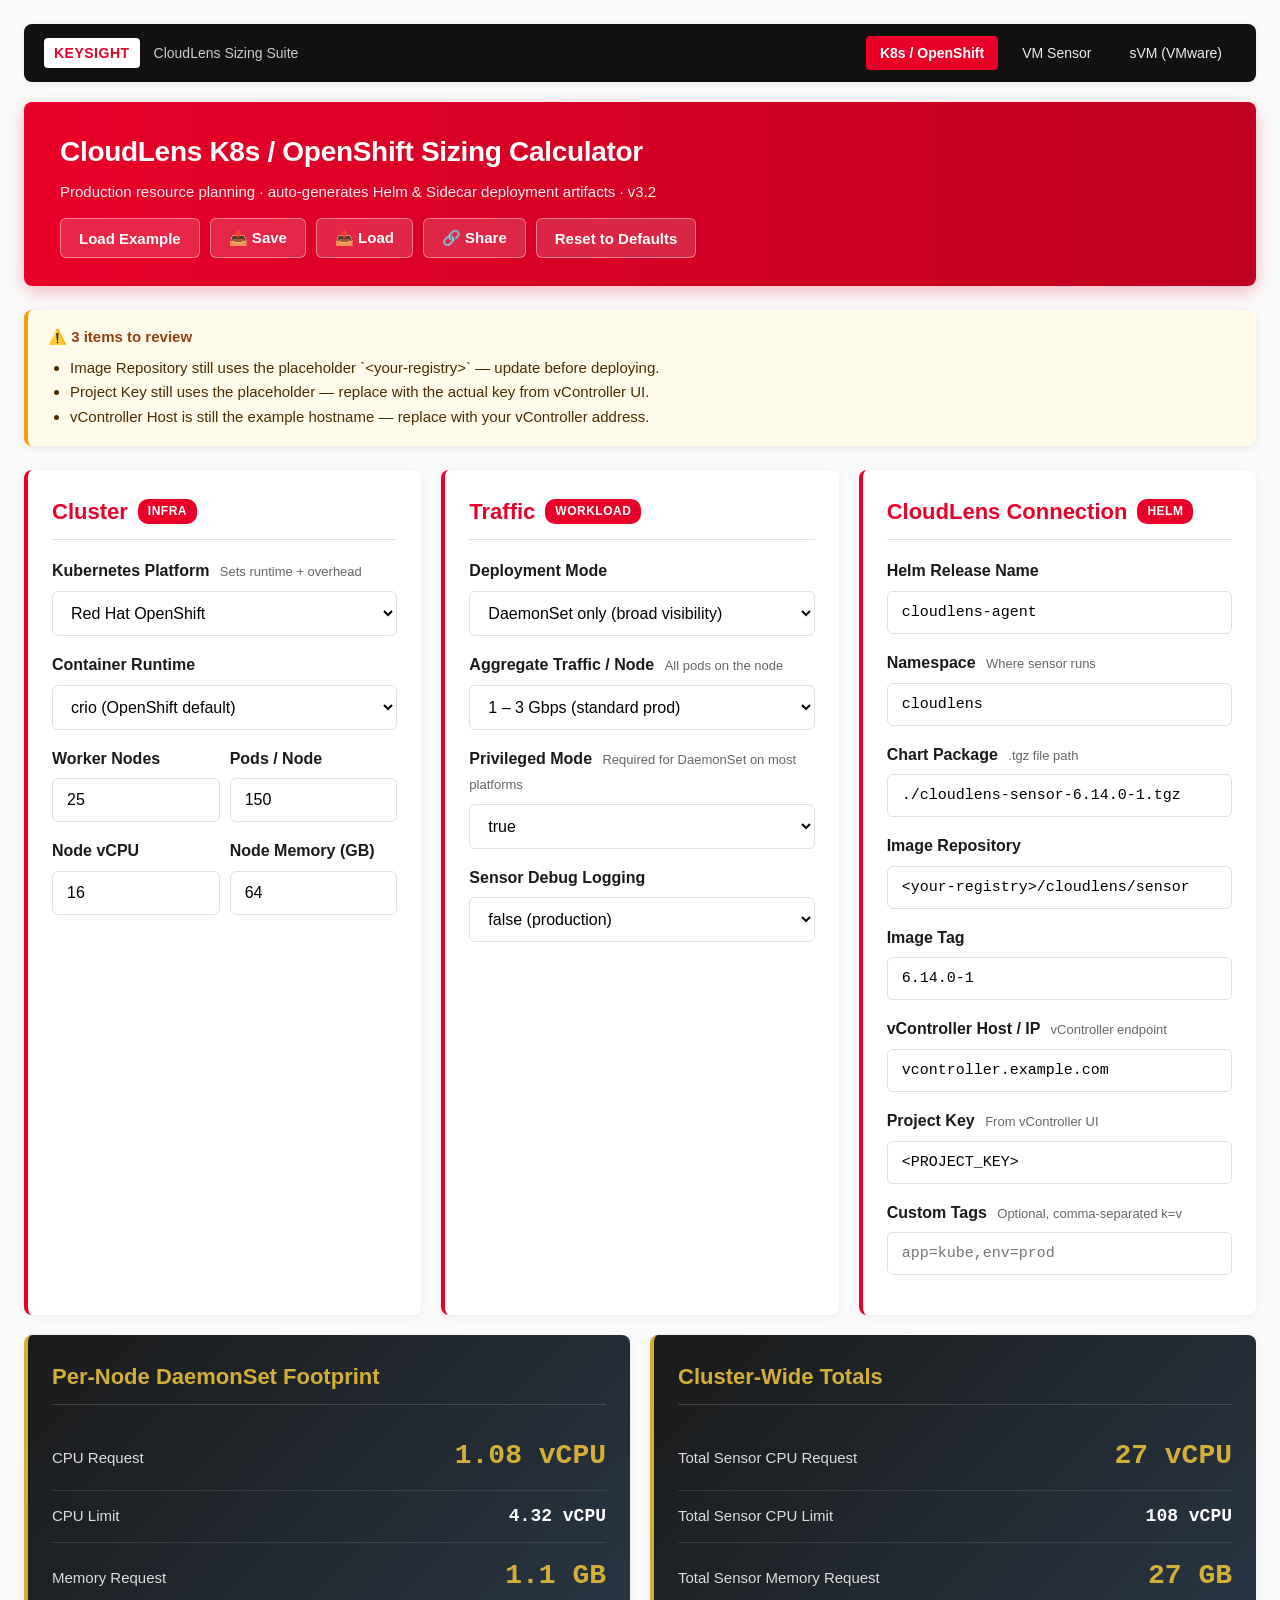
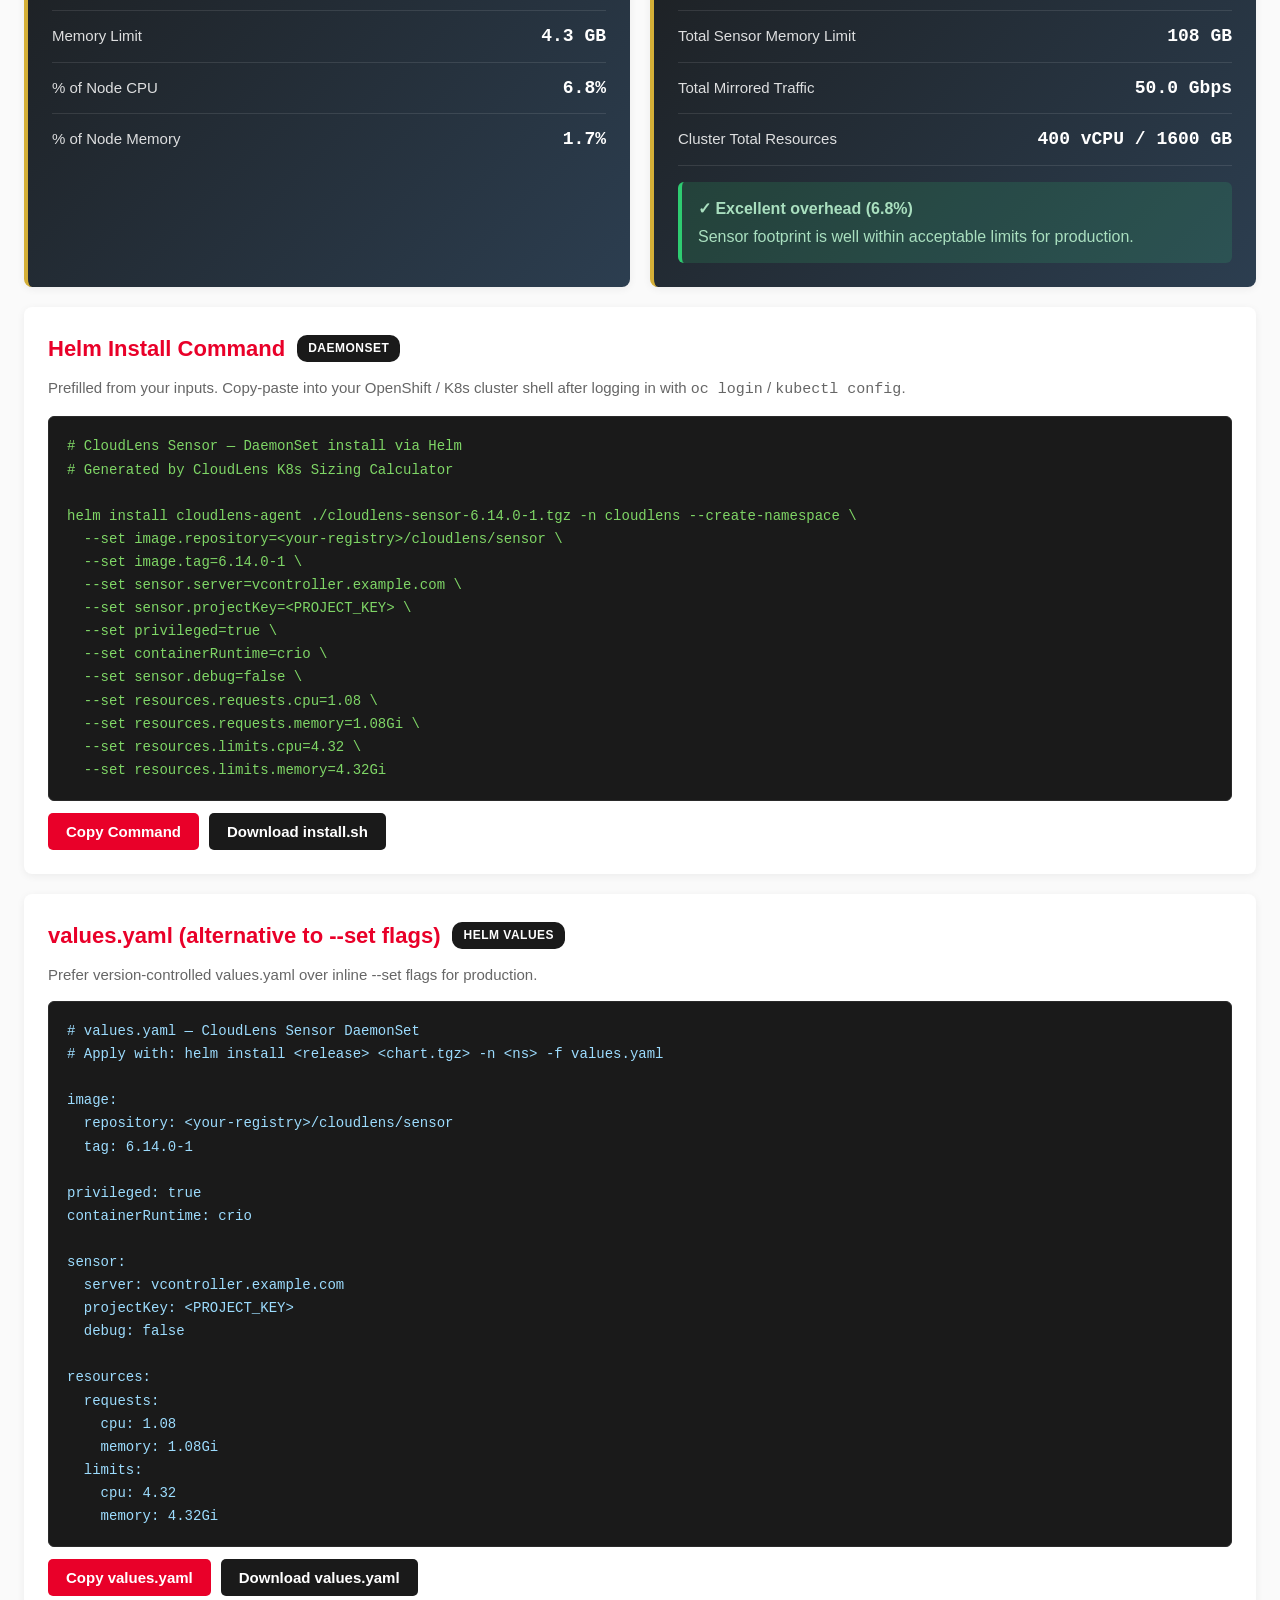
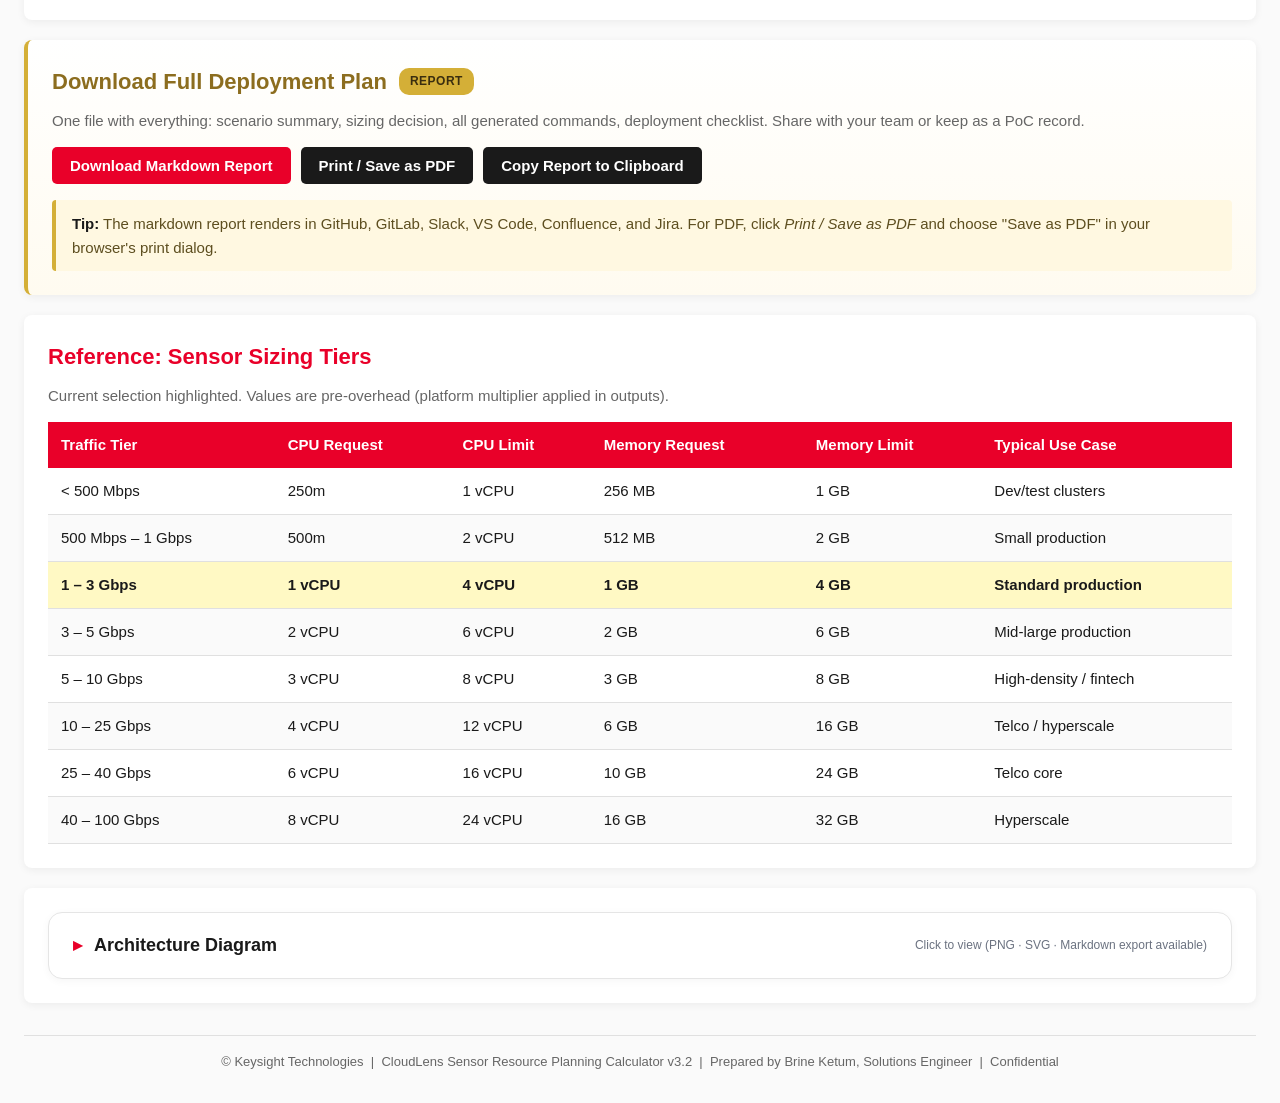
==== commit 8bc26bef: "Diagram collapsed by default + clearer affordance copy Customers landing on the calc see the input f" ====
--- a/index.html
+++ b/index.html
@@ -659,10 +659,10 @@
     </table>
   </div>
 
-  <details id="diagramSection" class="full-width" open style="margin: 0 0 24px 0;">
+  <details id="diagramSection" class="full-width" style="margin: 0 0 24px 0;">
     <summary class="diagram-summary">
       <span class="diagram-summary-title">Architecture Diagram</span>
-      <span class="diagram-summary-hint">Click to collapse / expand</span>
+      <span class="diagram-summary-hint">Click to view (PNG · SVG · Markdown export available)</span>
     </summary>
     <div class="diagram-body card results-card">
       <div id="diagramHost"></div>
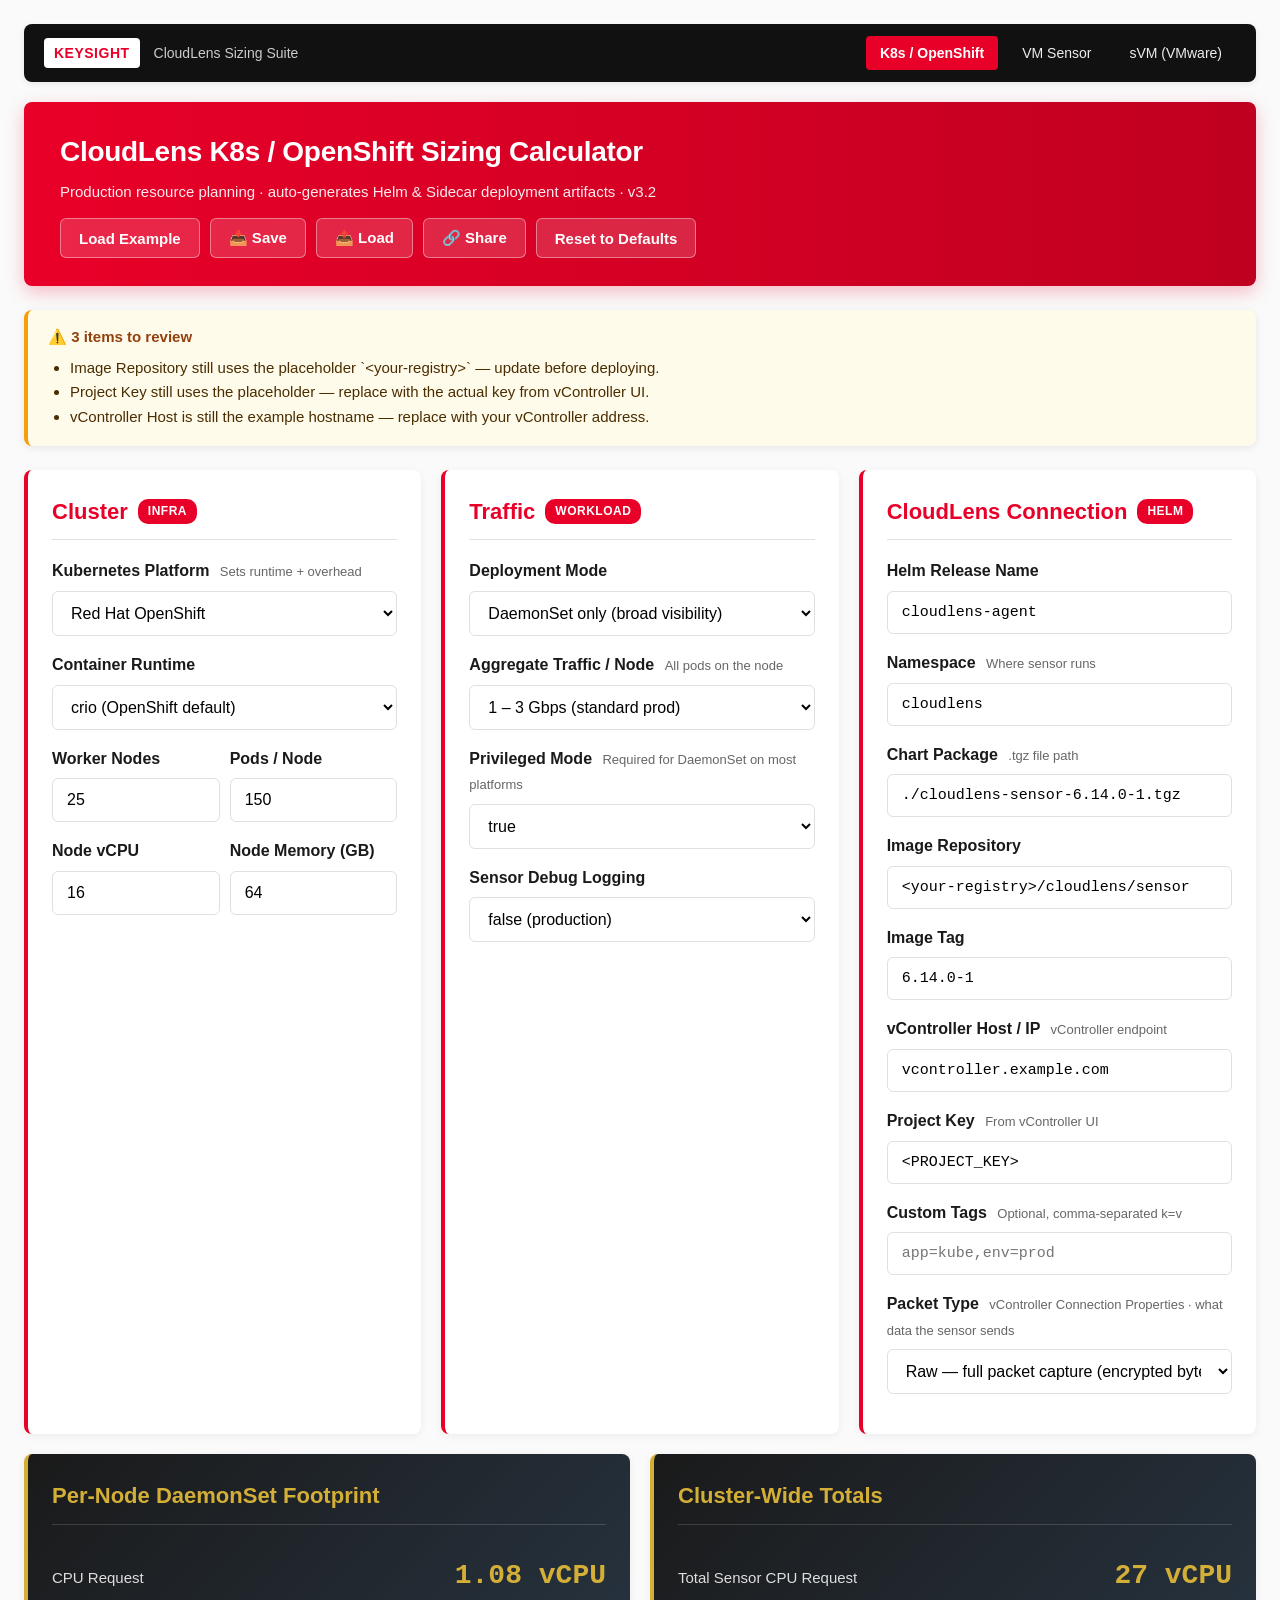
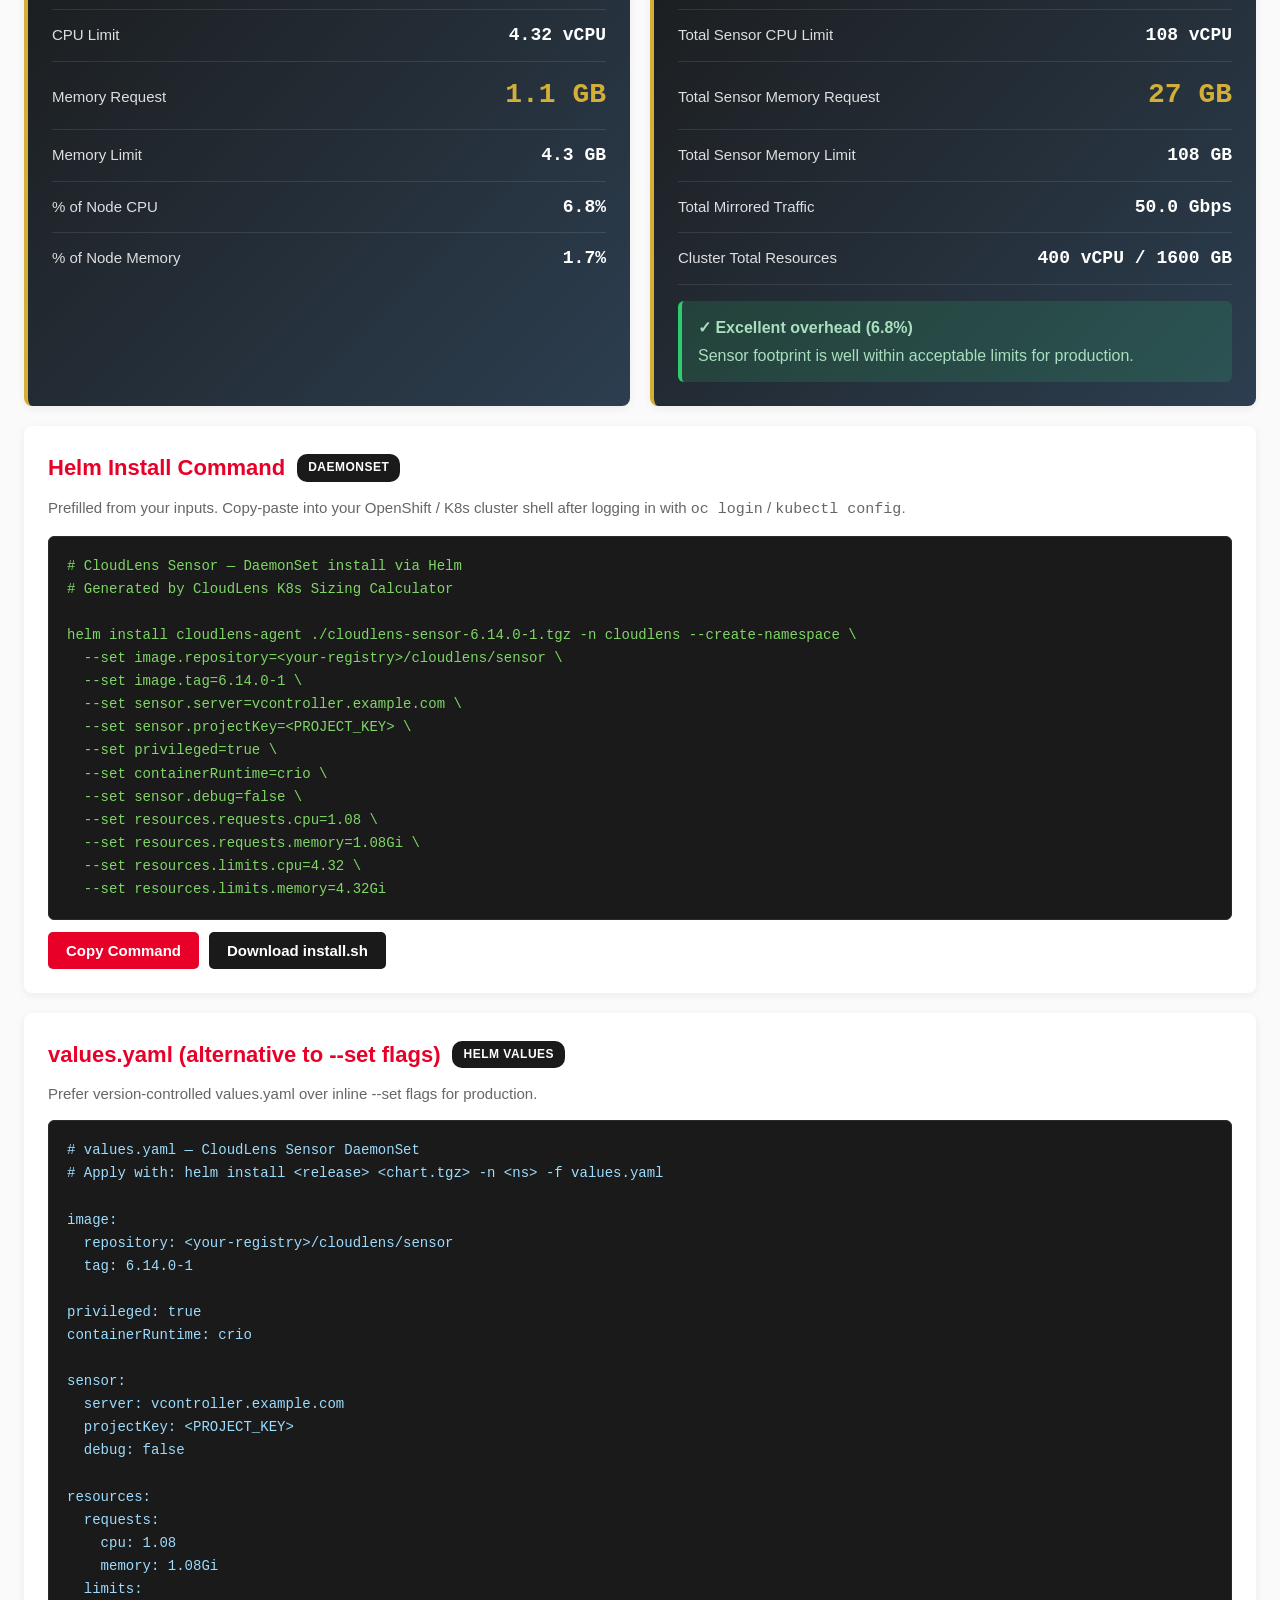
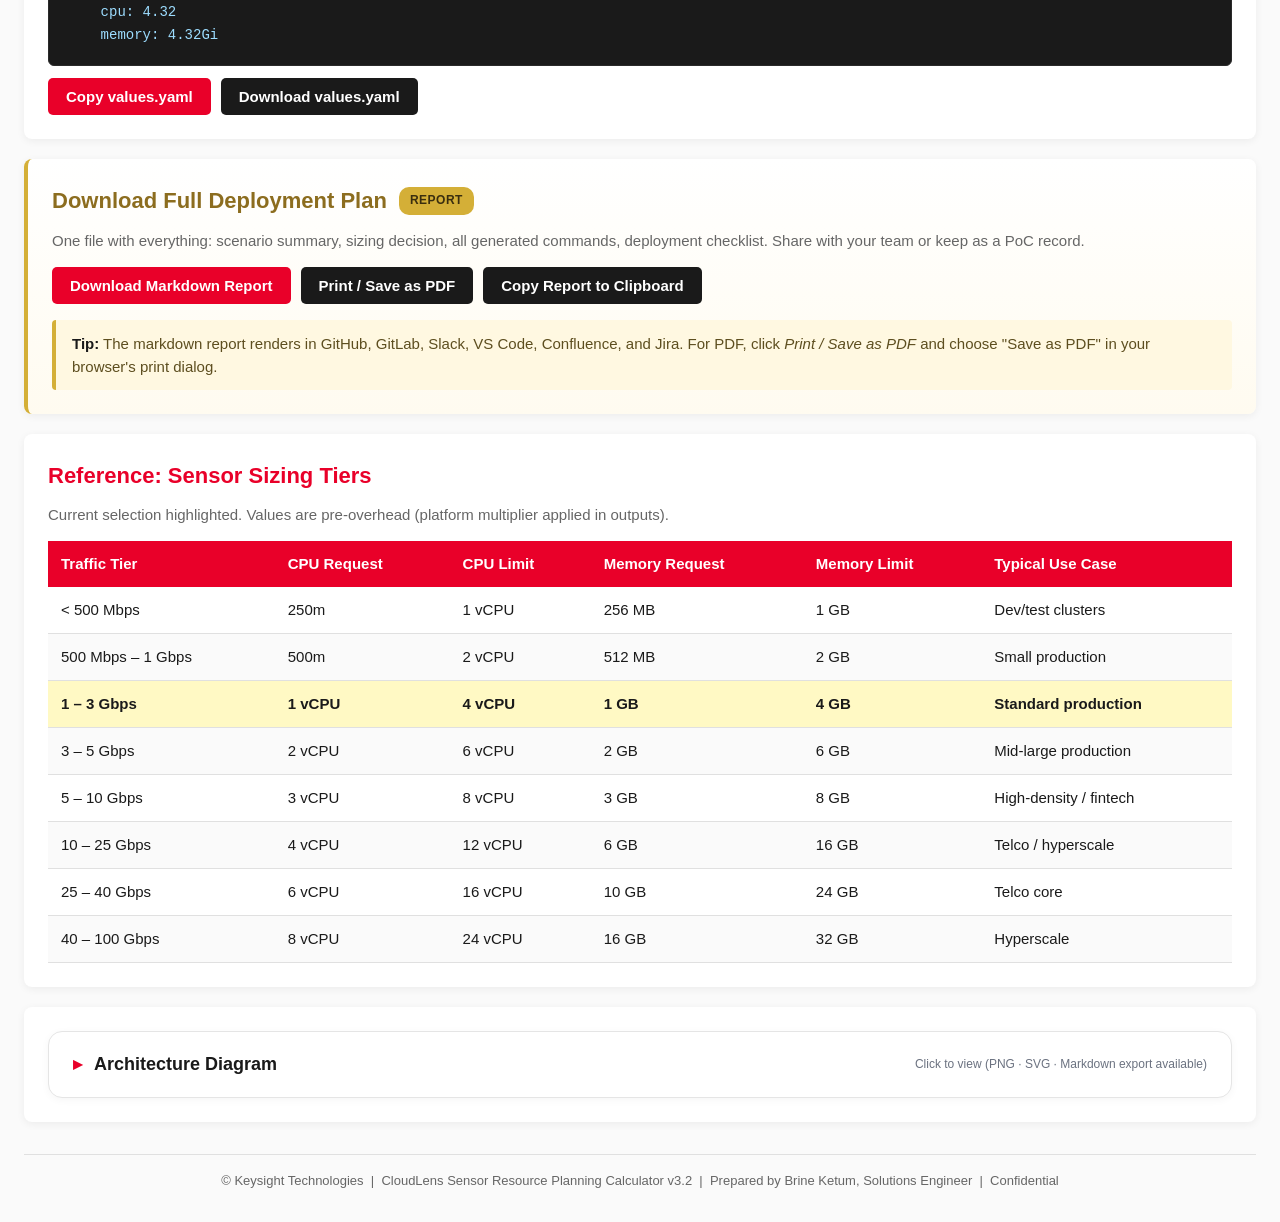
==== commit 44d35aa1: "K8s: Packet Type (Raw/NetFlow/SSL Payload) per Keysight v6.14.0 docs Models the three official Conne" ====
--- a/index.html
+++ b/index.html
@@ -556,6 +556,29 @@
       <div class="field">
         <label>Custom Tags <span class="hint">Optional, comma-separated k=v</span></label>
         <input type="text" id="customTags" class="mono" placeholder="app=kube,env=prod">
+      </div>
+      <div class="field">
+        <label>Packet Type <span class="hint">vController Connection Properties · what data the sensor sends</span></label>
+        <select id="packetType">
+          <option value="raw" selected>Raw — full packet capture (encrypted bytes for TLS)</option>
+          <option value="netflow">NetFlow — flow records only (v9 / IPFIX metadata)</option>
+          <option value="ssl_payload">SSL Payload — decrypted application data via OpenSSL hook</option>
+        </select>
+      </div>
+      <div class="field" id="vpbHostField" style="display:none;">
+        <label>vPB Destination <span class="hint">Virtual Packet Broker that decapsulates GREoUDP</span></label>
+        <input type="text" id="vpbHost" class="mono" value="vpb.example.com">
+      </div>
+      <div class="field" id="dtlsField" style="display:none;">
+        <label>Encrypted GREoUDP (DTLS v1.2) <span class="hint">Encrypts the egress tunnel between sensor and vPB</span></label>
+        <select id="dtlsEncrypted">
+          <option value="false" selected>No (plaintext GREoUDP)</option>
+          <option value="true">Yes (DTLS v1.2)</option>
+        </select>
+      </div>
+      <div class="field" id="netflowCollectorField" style="display:none;">
+        <label>NetFlow Collector <span class="hint">host:port (default port 2055)</span></label>
+        <input type="text" id="netflowCollector" class="mono" value="netflow.example.com:2055">
       </div>
     </div>
   </div>
@@ -789,6 +812,22 @@
   if (sensorServer === "vcontroller.example.com")
     warnings.push("vController Host is still the example hostname — replace with your vController address.");
 
+  /* Packet Type validation */
+  const packetType = $("packetType") ? $("packetType").value : "raw";
+  const dtlsEncrypted = $("dtlsEncrypted") ? ($("dtlsEncrypted").value === "true") : false;
+  const vpbHost = $("vpbHost") ? $("vpbHost").value.trim() : "";
+  const netflowCollector = $("netflowCollector") ? $("netflowCollector").value.trim() : "";
+  if (packetType === "ssl_payload") {
+    if (!vpbHost || vpbHost === "vpb.example.com")
+      warnings.push("SSL Payload mode requires a Virtual Packet Broker (vPB) destination — replace the example vPB host with the customer's vPB address.");
+    if (!dtlsEncrypted)
+      warnings.push("SSL Payload egress is unencrypted (plaintext GREoUDP). Enable DTLS for production deployments — sensitive payloads will travel unencrypted between the sensor and the vPB.");
+  }
+  if (packetType === "netflow") {
+    if (!netflowCollector || netflowCollector === "netflow.example.com:2055")
+      warnings.push("NetFlow mode requires a collector address (host:port) — replace the example with your NetFlow collector.");
+  }
+
   return { errors: errors, warnings: warnings };
 }
 
@@ -839,6 +878,10 @@
   const sensorServer = $("sensorServer").value.trim() || "vcontroller.example.com";
   const projectKey = $("projectKey").value.trim() || "<PROJECT_KEY>";
   const customTags = $("customTags").value.trim();
+  const packetType = $("packetType") ? $("packetType").value : "raw";
+  const dtlsEncrypted = $("dtlsEncrypted") ? ($("dtlsEncrypted").value === "true") : false;
+  const vpbHost = $("vpbHost") ? $("vpbHost").value.trim() : "";
+  const netflowCollector = $("netflowCollector") ? $("netflowCollector").value.trim() : "";
 
   /* ---- Toggle visibility ---- */
   const showNodeTraffic = (mode === "daemonset" || mode === "hybrid");
@@ -847,11 +890,26 @@
   $("sidecarPodsField").style.display = showSidecar ? "block" : "none";
   $("sidecarTrafficField").style.display = showSidecar ? "block" : "none";
 
+  /* Show/hide packet-type sub-fields */
+  if ($("vpbHostField")) $("vpbHostField").style.display = (packetType === "ssl_payload") ? "block" : "none";
+  if ($("dtlsField")) $("dtlsField").style.display = (packetType === "ssl_payload") ? "block" : "none";
+  if ($("netflowCollectorField")) $("netflowCollectorField").style.display = (packetType === "netflow") ? "block" : "none";
+
   $("helmSection").style.display = (mode === "daemonset" || mode === "hybrid") ? "block" : "none";
   $("valuesSection").style.display = (mode === "daemonset" || mode === "hybrid") ? "block" : "none";
   $("sidecarSection").style.display = (mode === "sidecar" || mode === "hybrid") ? "block" : "none";
   $("openshiftSccInfo").style.display = (showSidecar && platform === "openshift") ? "block" : "none";
 
+  /* ---- Packet-type multipliers (estimated; verify with Keysight PS) ---- */
+  const PACKET_TYPE_MULT = {
+    raw:                    { cpu: 1.00, mem: 1.00 },
+    netflow:                { cpu: 0.65, mem: 0.90 },
+    ssl_payload:            { cpu: 1.75, mem: 1.20 },
+    ssl_payload_dtls:       { cpu: 2.10, mem: 1.25 }
+  };
+  const ptKey = (packetType === "ssl_payload" && dtlsEncrypted) ? "ssl_payload_dtls" : packetType;
+  const ptMult = PACKET_TYPE_MULT[ptKey] || PACKET_TYPE_MULT.raw;
+
   /* ---- Compute resources ---- */
   const overhead = PLATFORM_OVERHEAD[platform];
   const dsTier = findTier(DS_TIERS, nodeTraffic);
@@ -859,10 +917,10 @@
 
   let cpuReq = 0, cpuLim = 0, memReq = 0, memLim = 0;
   if (mode === "daemonset" || mode === "hybrid") {
-    cpuReq = dsTier.cpuReq * overhead;
-    cpuLim = dsTier.cpuLim * overhead;
-    memReq = dsTier.memReq * overhead;
-    memLim = dsTier.memLim * overhead;
+    cpuReq = dsTier.cpuReq * overhead * ptMult.cpu;
+    cpuLim = dsTier.cpuLim * overhead * ptMult.cpu;
+    memReq = dsTier.memReq * overhead * ptMult.mem;
+    memLim = dsTier.memLim * overhead * ptMult.mem;
   }
 
   setText("r_cpu_req", fmtCpu(cpuReq));
@@ -879,10 +937,10 @@
 
   let scCpuReq = 0, scCpuLim = 0, scMemReq = 0, scMemLim = 0;
   if (showSidecar) {
-    scCpuReq = scTier.cpuReq * overhead;
-    scCpuLim = scTier.cpuLim * overhead;
-    scMemReq = scTier.memReq * overhead;
-    scMemLim = scTier.memLim * overhead;
+    scCpuReq = scTier.cpuReq * overhead * ptMult.cpu;
+    scCpuLim = scTier.cpuLim * overhead * ptMult.cpu;
+    scMemReq = scTier.memReq * overhead * ptMult.mem;
+    scMemLim = scTier.memLim * overhead * ptMult.mem;
     totalCpuReq += scCpuReq * sidecarPods;
     totalCpuLim += scCpuLim * sidecarPods;
     totalMemReq += scMemReq * sidecarPods;
@@ -1414,7 +1472,8 @@
   "platform","containerRuntime","nodeCount","podsPerNode","nodeCpu","nodeMem",
   "mode","nodeTraffic","sidecarPods","sidecarTraffic","privileged","debug",
   "releaseName","namespace","chartPath","imageRepo","imageTag",
-  "sensorServer","projectKey","customTags"
+  "sensorServer","projectKey","customTags",
+  "packetType","dtlsEncrypted","vpbHost","netflowCollector"
 ];
 
 function serializeConfig() {
@@ -1588,7 +1647,8 @@
   const path = "M" + o.x1 + "," + o.y1 + " C" + o.x1 + "," + midY + " " + o.x2 + "," + midY + " " + o.x2 + "," + o.y2;
   const filter = o.glow ? 'filter="url(#dgGoldGlow)"' : '';
   const da = o.dasharray ? 'stroke-dasharray="' + o.dasharray + '"' : '';
-  const stroke = '<path d="' + path + '" fill="none" stroke="' + (o.color || DG_COLOR.customer) + '" stroke-width="' + (o.glow ? 2.5 : 1.5) + '" ' + da + ' ' + filter + '/>';
+  const sw = o.strokeWidth != null ? o.strokeWidth : (o.glow ? 2.5 : 1.5);
+  const stroke = '<path d="' + path + '" fill="none" stroke="' + (o.color || DG_COLOR.customer) + '" stroke-width="' + sw + '" ' + da + ' ' + filter + '/>';
   const head = dgChevron({x: o.x2, y: o.y2, dir: "down", color: o.color || DG_COLOR.customer});
   const lbl = o.label ? dgText({x: cx + 8, y: midY, text: o.label, fill: o.color, weight: 600, size: 11, anchor: "start"}) : "";
   return stroke + head + lbl;
@@ -1639,57 +1699,124 @@
   return ({eks:"EKS",aks:"AKS",gke:"GKE",openshift:"OpenShift",rancher:"Rancher",self:"Self-Managed"}[p] || p);
 }
 
+/* === Reactive layout helpers (Level 1 — scale-aware count) ============= */
+function dgScaledLayout(actual) {
+  /* Choose how many sample boxes to show + how many rows.
+     Customer sees the cluster grow visually as count rises. */
+  const a = Math.max(1, actual | 0);
+  if (a <= 3)  return { shown: a, rows: 1, perRow: a, more: 0 };
+  if (a <= 6)  return { shown: a, rows: 2, perRow: Math.ceil(a / 2), more: 0 };
+  if (a <= 12) return { shown: 6, rows: 2, perRow: 3, more: a - 6 };
+  return         { shown: 3, rows: 1, perRow: 3, more: a - 3 };
+}
+
+/* === Resource-proportional helpers (Level 3) =========================== */
+function dgScaleNodeWidth(vcpu) {
+  /* Worker box width grows with vCPU — visually telegraphs node size */
+  if (!vcpu || vcpu <= 4) return 170;
+  if (vcpu <= 16) return 170 + (vcpu - 4) * 2.5;          // 4→170, 16→200
+  if (vcpu <= 64) return 200 + (vcpu - 16) * 0.625;       // 16→200, 64→230
+  return 240;                                              // clamp
+}
+function dgScaleArrowWidth(traffic) {
+  /* Gold arrow gets bolder as throughput grows. Logarithmic so 100 Gbps doesn't look 100× thicker than 1 Gbps. */
+  const t = Math.max(0, traffic);
+  if (t < 1)   return 1.8;
+  if (t < 10)  return 2.4;
+  if (t < 50)  return 3.0;
+  if (t < 200) return 3.6;
+  if (t < 500) return 4.2;
+  return 5.0;
+}
+
+/* === Conditional shape badges (Level 2 — input-driven variants) ======== */
+function dgPlatformBadge(platform, x, y) {
+  /* OpenShift surfaces the SCC requirement as an explicit badge — ops teams notice */
+  if (platform !== "openshift") return "";
+  return '<g><rect x="' + x + '" y="' + y + '" width="146" height="22" rx="11" fill="#7A1ED9"/>' +
+    dgText({x: x + 11, y: y + 11, text: "OpenShift SCC required", fill: DG_COLOR.textOnDark, size: 10, weight: 600}) + '</g>';
+}
+function dgPrivilegedBadge(privileged, x, y) {
+  if (privileged !== "true") return "";
+  return '<g><rect x="' + x + '" y="' + y + '" width="98" height="22" rx="11" fill="#0066CC"/>' +
+    dgText({x: x + 11, y: y + 11, text: "Privileged: ON", fill: DG_COLOR.textOnDark, size: 10, weight: 600}) + '</g>';
+}
+
+function dgRenderWorker(nx, ny, nodeW, nodeH, nodeCpu) {
+  const parts = [];
+  parts.push(dgRect({x: nx, y: ny, w: nodeW, h: nodeH, fill: DG_COLOR.customer, shadow: true}));
+  parts.push(dgText({x: nx + nodeW/2, y: ny + 22, text: "Worker", weight: 600, size: 12, fill: DG_COLOR.textOnDark, anchor: "middle"}));
+  parts.push(dgText({x: nx + nodeW/2, y: ny + 40, text: nodeCpu + " vCPU", weight: 400, size: 11, fill: "#B5B5B5", anchor: "middle"}));
+  /* Nested CloudLens box */
+  parts.push(dgRect({x: nx + 24, y: ny + 60, w: nodeW - 48, h: 60, gradient: true, shadow: true}));
+  parts.push(dgText({x: nx + nodeW/2, y: ny + 80, text: "CloudLens", weight: 600, size: 11, fill: DG_COLOR.textOnDark, anchor: "middle"}));
+  parts.push(dgText({x: nx + nodeW/2, y: ny + 102, text: "DaemonSet pod", weight: 400, size: 9, fill: DG_COLOR.textOnDark, anchor: "middle"}));
+  return parts.join("");
+}
+
+function dgRenderAppPodWithSidecar(nx, ny, nodeW, nodeH) {
+  const parts = [];
+  parts.push(dgRect({x: nx, y: ny, w: nodeW, h: nodeH, fill: DG_COLOR.customer, shadow: true}));
+  parts.push(dgText({x: nx + 60, y: ny + 22, text: "App Pod", weight: 600, size: 12, fill: DG_COLOR.textOnDark, anchor: "middle"}));
+  parts.push(dgText({x: nx + 60, y: ny + 40, text: "application", weight: 400, size: 11, fill: "#B5B5B5", anchor: "middle"}));
+  parts.push(dgRect({x: nx + 18, y: ny + 58, w: 84, h: 64, fill: "#3A3A3A", shadow: false, rx: 8}));
+  parts.push(dgText({x: nx + 60, y: ny + 90, text: "app", weight: 400, size: 10, fill: "#A5A5A5", anchor: "middle"}));
+  parts.push(dgRect({x: nx + 110, y: ny + 58, w: nodeW - 128, h: 64, gradient: true, shadow: true}));
+  parts.push(dgText({x: nx + 110 + (nodeW - 128) / 2, y: ny + 80, text: "CloudLens", weight: 600, size: 11, fill: DG_COLOR.textOnDark, anchor: "middle"}));
+  parts.push(dgText({x: nx + 110 + (nodeW - 128) / 2, y: ny + 100, text: "Sidecar", weight: 400, size: 9, fill: DG_COLOR.textOnDark, anchor: "middle"}));
+  return parts.join("");
+}
+
 function dgClusterDS(opts) {
-  /* DaemonSet: each sample worker contains a CloudLens pod */
+  /* Multi-row, scale-aware DaemonSet layout */
   const parts = [];
-  const sampleCount = opts.sampleCount, nodeW = opts.nodeW, nodeH = opts.nodeH, nodeGap = opts.nodeGap;
-  const blockW = sampleCount * nodeW + (sampleCount - 1) * nodeGap;
-  const startX = opts.cgX + (opts.cgW - blockW) / 2;
-  const nodeY = opts.cgY + 70;
-  for (let i = 0; i < sampleCount; i++) {
-    const nx = startX + i * (nodeW + nodeGap);
-    parts.push(dgRect({x: nx, y: nodeY, w: nodeW, h: nodeH, fill: DG_COLOR.customer, shadow: true}));
-    parts.push(dgText({x: nx + nodeW/2, y: nodeY + 22, text: "Worker", weight: 600, size: 12, fill: DG_COLOR.textOnDark, anchor: "middle"}));
-    parts.push(dgText({x: nx + nodeW/2, y: nodeY + 40, text: opts.nodeCpu + " vCPU", weight: 400, size: 11, fill: "#B5B5B5", anchor: "middle"}));
-    parts.push(dgRect({x: nx + 30, y: nodeY + 60, w: nodeW - 60, h: 60, gradient: true, shadow: true}));
-    parts.push(dgText({x: nx + nodeW/2, y: nodeY + 80, text: "CloudLens", weight: 600, size: 11, fill: DG_COLOR.textOnDark, anchor: "middle"}));
-    parts.push(dgText({x: nx + nodeW/2, y: nodeY + 102, text: "DaemonSet pod", weight: 400, size: 9, fill: DG_COLOR.textOnDark, anchor: "middle"}));
-  }
-  if (opts.nodeCount > sampleCount) {
-    parts.push(dgText({x: startX + blockW + 16, y: nodeY + nodeH/2, text: "+" + (opts.nodeCount - sampleCount) + " more nodes", weight: 600, size: 12, fill: DG_COLOR.textMuted, anchor: "start"}));
-  }
-  return parts.join("");
+  const layout = dgScaledLayout(opts.nodeCount);
+  const nodeW = opts.nodeW, nodeH = 130, nodeGap = 18, rowGap = 16;
+  const rowW = layout.perRow * nodeW + (layout.perRow - 1) * nodeGap;
+  const startX = opts.cgX + (opts.cgW - rowW) / 2;
+  const startY = opts.cgY + 50;
+  let i = 0;
+  for (let r = 0; r < layout.rows; r++) {
+    const inThisRow = Math.min(layout.perRow, layout.shown - i);
+    const thisRowW = inThisRow * nodeW + (inThisRow - 1) * nodeGap;
+    const rowStartX = opts.cgX + (opts.cgW - thisRowW) / 2;
+    for (let c = 0; c < inThisRow; c++) {
+      const nx = rowStartX + c * (nodeW + nodeGap);
+      const ny = startY + r * (nodeH + rowGap);
+      parts.push(dgRenderWorker(nx, ny, nodeW, nodeH, opts.nodeCpu));
+      i++;
+    }
+  }
+  if (layout.more > 0) {
+    const lastRowY = startY + (layout.rows - 1) * (nodeH + rowGap);
+    parts.push(dgText({x: opts.cgX + opts.cgW - 24, y: lastRowY + nodeH/2, text: "+" + layout.more + " more nodes", weight: 600, size: 12, fill: DG_COLOR.textMuted, anchor: "end"}));
+  }
+  return { svg: parts.join(""), bottomY: startY + layout.rows * nodeH + (layout.rows - 1) * rowGap };
 }
 
 function dgClusterSC(opts) {
-  /* Sidecar: each sample app pod has a CloudLens sidecar attached on the right */
   const parts = [];
-  const sampleCount = opts.sampleCount, nodeW = opts.nodeW + 30, nodeH = opts.nodeH, nodeGap = opts.nodeGap;
-  const blockW = sampleCount * nodeW + (sampleCount - 1) * nodeGap;
-  const startX = opts.cgX + (opts.cgW - blockW) / 2;
-  const nodeY = opts.cgY + 70;
-  for (let i = 0; i < sampleCount; i++) {
-    const nx = startX + i * (nodeW + nodeGap);
-    parts.push(dgRect({x: nx, y: nodeY, w: nodeW, h: nodeH, fill: DG_COLOR.customer, shadow: true}));
-    parts.push(dgText({x: nx + 60, y: nodeY + 22, text: "App Pod", weight: 600, size: 12, fill: DG_COLOR.textOnDark, anchor: "middle"}));
-    parts.push(dgText({x: nx + 60, y: nodeY + 40, text: "application", weight: 400, size: 11, fill: "#B5B5B5", anchor: "middle"}));
-    parts.push(dgRect({x: nx + 18, y: nodeY + 58, w: 84, h: 64, fill: "#3A3A3A", shadow: false, rx: 8}));
-    parts.push(dgText({x: nx + 60, y: nodeY + 90, text: "app", weight: 400, size: 10, fill: "#A5A5A5", anchor: "middle"}));
-    /* Sidecar attached on right */
-    parts.push(dgRect({x: nx + 110, y: nodeY + 58, w: 90, h: 64, gradient: true, shadow: true}));
-    parts.push(dgText({x: nx + 155, y: nodeY + 80, text: "CloudLens", weight: 600, size: 11, fill: DG_COLOR.textOnDark, anchor: "middle"}));
-    parts.push(dgText({x: nx + 155, y: nodeY + 100, text: "Sidecar", weight: 400, size: 9, fill: DG_COLOR.textOnDark, anchor: "middle"}));
-  }
-  if (opts.sidecarPods > sampleCount) {
-    parts.push(dgText({x: startX + blockW + 16, y: nodeY + nodeH/2, text: "+" + (opts.sidecarPods - sampleCount) + " more app pods", weight: 600, size: 12, fill: DG_COLOR.textMuted, anchor: "start"}));
-  }
-  return parts.join("");
-}
-
-function dgClusterHybrid(opts) {
-  /* Hybrid: DaemonSet row on top, Sidecar row on bottom — within larger cluster */
-  return dgClusterDS({...opts, cgY: opts.cgY, nodeH: 130}) +
-         dgClusterSC({...opts, cgY: opts.cgY + 160, nodeH: 130});
+  const layout = dgScaledLayout(opts.sidecarPods);
+  const nodeW = 210, nodeH = 130, nodeGap = 18, rowGap = 16;
+  const rowW = layout.perRow * nodeW + (layout.perRow - 1) * nodeGap;
+  const startY = opts.cgY + 50;
+  let i = 0;
+  for (let r = 0; r < layout.rows; r++) {
+    const inThisRow = Math.min(layout.perRow, layout.shown - i);
+    const thisRowW = inThisRow * nodeW + (inThisRow - 1) * nodeGap;
+    const rowStartX = opts.cgX + (opts.cgW - thisRowW) / 2;
+    for (let c = 0; c < inThisRow; c++) {
+      const nx = rowStartX + c * (nodeW + nodeGap);
+      const ny = startY + r * (nodeH + rowGap);
+      parts.push(dgRenderAppPodWithSidecar(nx, ny, nodeW, nodeH));
+      i++;
+    }
+  }
+  if (layout.more > 0) {
+    const lastRowY = startY + (layout.rows - 1) * (nodeH + rowGap);
+    parts.push(dgText({x: opts.cgX + opts.cgW - 24, y: lastRowY + nodeH/2, text: "+" + layout.more + " more app pods", weight: 600, size: 12, fill: DG_COLOR.textMuted, anchor: "end"}));
+  }
+  return { svg: parts.join(""), bottomY: startY + layout.rows * nodeH + (layout.rows - 1) * rowGap };
 }
 
 function renderDiagram() {
@@ -1700,13 +1827,16 @@
   const sidecarPods = parseInt($("sidecarPods").value) || 0;
   const sidecarTraffic = parseFloat($("sidecarTraffic").value) || 0;
   const mode = $("mode").value;
+  const privileged = $("privileged").value;
   const sensorServer = $("sensorServer").value || "vcontroller.example.com";
   const releaseName = $("releaseName").value || "cloudlens-agent";
+  const packetType = $("packetType") ? $("packetType").value : "raw";
+  const dtlsEncrypted = $("dtlsEncrypted") ? ($("dtlsEncrypted").value === "true") : false;
+  const vpbHost = $("vpbHost") ? $("vpbHost").value || "vpb.example.com" : "vpb.example.com";
+  const netflowCollector = $("netflowCollector") ? $("netflowCollector").value || "netflow.example.com:2055" : "netflow.example.com:2055";
 
   const W = 1000;
-  const isHybrid = mode === "hybrid";
-  const cgH = isHybrid ? 360 : 230;
-  const H = isHybrid ? 720 : 590;
+  const cgX = 60, cgY = 60, cgW = W - 120;
 
   /* Aggregate traffic depending on mode */
   let totalTraffic = 0;
@@ -1714,46 +1844,151 @@
   if (mode === "sidecar" || mode === "hybrid") totalTraffic += sidecarPods * sidecarTraffic;
   const totalTrafficLabel = totalTraffic.toFixed(1);
 
+  /* Resource-proportional sizing */
+  const nodeW = dgScaleNodeWidth(nodeCpu);
+  const arrowWidth = dgScaleArrowWidth(totalTraffic);
+
   const parts = [];
   parts.push(dgHeaderStrip({width: W, title: "CloudLens Visibility Topology · Kubernetes", customer: releaseName}));
 
-  /* Cluster subgraph */
-  const cgX = 60, cgY = 56, cgW = W - 120;
+  /* Build cluster body first to determine actual height — layout is now reactive */
+  const dsOpts = { cgX, cgY, cgW, nodeCount, nodeCpu, sidecarPods, nodeW };
+  let dsBody = "", scBody = "", cgBottomY = cgY + 200;
+  if (mode === "daemonset") {
+    const r = dgClusterDS(dsOpts);
+    dsBody = r.svg; cgBottomY = r.bottomY;
+  } else if (mode === "sidecar") {
+    const r = dgClusterSC(dsOpts);
+    scBody = r.svg; cgBottomY = r.bottomY;
+  } else {
+    /* Hybrid: DS top, SC bottom — actual height is sum + gap */
+    const dsR = dgClusterDS(dsOpts);
+    const scOpts = { ...dsOpts, cgY: dsR.bottomY + 28 };
+    const scR = dgClusterSC(scOpts);
+    dsBody = dsR.svg; scBody = scR.svg; cgBottomY = scR.bottomY;
+  }
+
+  /* Cluster subgraph — height grows to fit content */
+  const cgH = (cgBottomY + 28) - cgY;  // 28px bottom padding
   parts.push(dgRect({x: cgX, y: cgY, w: cgW, h: cgH, fill: DG_COLOR.containerFill, stroke: DG_COLOR.containerBorder, strokeWidth: 1, rx: 14}));
   parts.push(dgRect({x: cgX, y: cgY, w: cgW, h: cgH, fill: "url(#dgDots)", rx: 14}));
+
+  /* Subgraph chips — multi-line if many badges */
   const chipLabel = dgPlatformLabel(platform) + " · " + nodeCount + " nodes · " + nodeCpu + " vCPU each";
   parts.push(dgSubgraphChip({x: cgX + 14, y: cgY + 14, label: chipLabel, color: DG_COLOR.customer}));
 
-  /* Mode-specific cluster body */
-  const sampleCount = Math.min(3, mode === "sidecar" ? Math.max(sidecarPods, 1) : Math.max(nodeCount, 1));
-  const clusterOpts = {
-    cgX, cgY, cgW, sampleCount, nodeW: 180, nodeH: 130, nodeGap: 24,
-    nodeCount, nodeCpu, sidecarPods
-  };
-  if (mode === "daemonset") parts.push(dgClusterDS(clusterOpts));
-  else if (mode === "sidecar") parts.push(dgClusterSC(clusterOpts));
-  else parts.push(dgClusterHybrid(clusterOpts));
-
-  /* Gold mirror arrow → vController */
-  const cgBottomY = cgY + cgH;
-  const vcY = cgBottomY + 60;
-  parts.push(dgBezierArrow({x1: W/2, y1: cgBottomY, x2: W/2, y2: vcY, color: DG_COLOR.gold, glow: true,
-    label: "Mirrored: " + totalTrafficLabel + " Gbps aggregate"}));
-
-  /* vController box */
-  const vcW = 300, vcH = 64, vcX = W/2 - vcW/2;
-  parts.push(dgRect({x: vcX, y: vcY, w: vcW, h: vcH, gradient: true, shadow: true}));
-  parts.push(dgText({x: W/2, y: vcY + 24, text: "vController", weight: 600, size: 13, fill: DG_COLOR.textOnDark, anchor: "middle"}));
-  parts.push(dgText({x: W/2, y: vcY + 44, text: sensorServer, weight: 400, size: 10, fill: DG_COLOR.textOnDark, anchor: "middle"}));
-
-  /* Plain arrow → Tools */
-  const toolsY = vcY + vcH + 44;
-  parts.push(dgBezierArrow({x1: W/2, y1: vcY + vcH, x2: W/2, y2: toolsY, color: DG_COLOR.customer, label: "Sensor data"}));
-
-  /* Tools box */
-  const tlW = 220, tlH = 54, tlX = W/2 - tlW/2;
-  parts.push(dgRect({x: tlX, y: toolsY, w: tlW, h: tlH, fill: DG_COLOR.customer, shadow: true}));
-  parts.push(dgText({x: W/2, y: toolsY + 27, text: "Network Tools", weight: 600, size: 12, fill: DG_COLOR.textOnDark, anchor: "middle"}));
+  /* Conditional badges — appear only when input warrants */
+  let badgeX = cgX + 14;
+  const badgeY = cgY + 14 - 28;  /* above chip if multi-row, but simpler: place to right of chip */
+  /* Actually place badges to the RIGHT of chip on same row */
+  const chipWidth = chipLabel.length * 7 + 24;
+  let nextBadgeX = cgX + 14 + chipWidth + 8;
+  if (platform === "openshift") {
+    parts.push(dgPlatformBadge(platform, nextBadgeX, cgY + 14));
+    nextBadgeX += 154;
+  }
+  if (privileged === "true") {
+    parts.push(dgPrivilegedBadge(privileged, nextBadgeX, cgY + 14));
+    nextBadgeX += 106;
+  }
+  /* Packet-type badge — only shown when not Raw (default) */
+  if (packetType === "ssl_payload") {
+    const lbl = dtlsEncrypted ? "Packet Type: SSL Payload (DTLS)" : "Packet Type: SSL Payload";
+    const w = lbl.length * 6.6 + 24;
+    parts.push('<g><rect x="' + nextBadgeX + '" y="' + (cgY + 14) + '" width="' + w + '" height="22" rx="11" fill="#0066CC"/>' +
+      dgText({x: nextBadgeX + 12, y: cgY + 25, text: lbl, fill: DG_COLOR.textOnDark, size: 10, weight: 600}) + '</g>');
+    nextBadgeX += w + 8;
+  } else if (packetType === "netflow") {
+    const lbl = "Packet Type: NetFlow";
+    const w = lbl.length * 6.6 + 24;
+    parts.push('<g><rect x="' + nextBadgeX + '" y="' + (cgY + 14) + '" width="' + w + '" height="22" rx="11" fill="#7A1ED9"/>' +
+      dgText({x: nextBadgeX + 12, y: cgY + 25, text: lbl, fill: DG_COLOR.textOnDark, size: 10, weight: 600}) + '</g>');
+    nextBadgeX += w + 8;
+  }
+
+  /* Insert cluster body */
+  parts.push(dsBody);
+  parts.push(scBody);
+
+  /* === Bottom topology — reshapes per packet type === */
+  const isSslPayload = packetType === "ssl_payload";
+  const isNetflow = packetType === "netflow";
+  const centerW = 320, centerH = 64;
+  const centerX = W/2 - centerW/2;
+  const centerY = cgY + cgH + 56;
+
+  /* Gold mirror arrow → center node. Label + dasharray reshape per packet type */
+  let arrowLabel, arrowDash;
+  if (isSslPayload && dtlsEncrypted) {
+    arrowLabel = "DTLS-GREoUDP: " + totalTrafficLabel + " Gbps (encrypted)";
+    arrowDash = "6 4";
+  } else if (isSslPayload) {
+    arrowLabel = "GREoUDP: " + totalTrafficLabel + " Gbps (plaintext)";
+    arrowDash = null;
+  } else if (isNetflow) {
+    arrowLabel = "NetFlow records · ~" + totalTrafficLabel + " Gbps observed";
+    arrowDash = "2 3";
+  } else {
+    arrowLabel = "Mirrored: " + totalTrafficLabel + " Gbps aggregate";
+    arrowDash = null;
+  }
+  parts.push(dgBezierArrow({x1: W/2, y1: cgY + cgH, x2: W/2, y2: centerY, color: DG_COLOR.gold, glow: true,
+    strokeWidth: arrowWidth, dasharray: arrowDash, label: arrowLabel}));
+
+  /* Center node — vController OR vPB OR NetFlow Collector */
+  parts.push(dgRect({x: centerX, y: centerY, w: centerW, h: centerH, gradient: !isNetflow, fill: isNetflow ? DG_COLOR.customer : null, shadow: true}));
+  if (isSslPayload) {
+    parts.push(dgText({x: W/2, y: centerY + 22, text: "vPB (Virtual Packet Broker)", weight: 600, size: 13, fill: DG_COLOR.textOnDark, anchor: "middle"}));
+    parts.push(dgText({x: W/2, y: centerY + 42, text: vpbHost + " · decapsulates GREoUDP", weight: 400, size: 10, fill: DG_COLOR.textOnDark, anchor: "middle"}));
+  } else if (isNetflow) {
+    parts.push(dgText({x: W/2, y: centerY + 22, text: "NetFlow Collector", weight: 600, size: 13, fill: DG_COLOR.textOnDark, anchor: "middle"}));
+    parts.push(dgText({x: W/2, y: centerY + 42, text: netflowCollector + " · v9 / IPFIX", weight: 400, size: 10, fill: DG_COLOR.textOnDark, anchor: "middle"}));
+  } else {
+    parts.push(dgText({x: W/2, y: centerY + 24, text: "vController", weight: 600, size: 13, fill: DG_COLOR.textOnDark, anchor: "middle"}));
+    parts.push(dgText({x: W/2, y: centerY + 44, text: sensorServer, weight: 400, size: 10, fill: DG_COLOR.textOnDark, anchor: "middle"}));
+  }
+
+  /* Side annotation: vController as registration-only (when bypassed by SSL Payload / NetFlow) */
+  let toolsY;
+  if (isNetflow) {
+    /* NetFlow: collector IS the terminal — no separate Tools box */
+    toolsY = centerY + centerH + 0;  /* collector itself terminates */
+    /* Side annotation for vController */
+    const annoX = centerX + centerW + 24;
+    const annoW = 220, annoH = 56;
+    if (annoX + annoW < W) {
+      parts.push(dgRect({x: annoX, y: centerY + 4, w: annoW, h: annoH, fill: "#F5F5F5", stroke: DG_COLOR.containerBorder, strokeWidth: 1}));
+      parts.push(dgText({x: annoX + 12, y: centerY + 22, text: "vController", weight: 600, size: 11, fill: DG_COLOR.textOnLight}));
+      parts.push(dgText({x: annoX + 12, y: centerY + 40, text: "registration / management only", weight: 400, size: 9, fill: DG_COLOR.textMuted}));
+      parts.push('<line x1="' + (centerX + centerW) + '" y1="' + (centerY + centerH/2) + '" x2="' + annoX + '" y2="' + (centerY + centerH/2) + '" stroke="' + DG_COLOR.textMuted + '" stroke-width="1" stroke-dasharray="2 3"/>');
+    }
+    toolsY = centerY + centerH + 90; /* skip — no terminal tools box */
+  } else if (isSslPayload) {
+    toolsY = centerY + centerH + 44;
+    /* Side annotation for vController */
+    const annoX = centerX + centerW + 24;
+    const annoW = 220, annoH = 56;
+    if (annoX + annoW < W) {
+      parts.push(dgRect({x: annoX, y: centerY + 4, w: annoW, h: annoH, fill: "#F5F5F5", stroke: DG_COLOR.containerBorder, strokeWidth: 1}));
+      parts.push(dgText({x: annoX + 12, y: centerY + 22, text: "vController", weight: 600, size: 11, fill: DG_COLOR.textOnLight}));
+      parts.push(dgText({x: annoX + 12, y: centerY + 40, text: "registration / management only", weight: 400, size: 9, fill: DG_COLOR.textMuted}));
+      parts.push('<line x1="' + (centerX + centerW) + '" y1="' + (centerY + centerH/2) + '" x2="' + annoX + '" y2="' + (centerY + centerH/2) + '" stroke="' + DG_COLOR.textMuted + '" stroke-width="1" stroke-dasharray="2 3"/>');
+    }
+  } else {
+    toolsY = centerY + centerH + 44;
+  }
+
+  /* Plain arrow → Tools (only for raw + ssl_payload — netflow terminates at collector) */
+  if (!isNetflow) {
+    parts.push(dgBezierArrow({x1: W/2, y1: centerY + centerH, x2: W/2, y2: toolsY, color: DG_COLOR.customer,
+      label: isSslPayload ? "Decapsulated payload" : "Sensor data"}));
+    const tlW = 220, tlH = 54, tlX = W/2 - tlW/2;
+    parts.push(dgRect({x: tlX, y: toolsY, w: tlW, h: tlH, fill: DG_COLOR.customer, shadow: true}));
+    parts.push(dgText({x: W/2, y: toolsY + 27, text: "Network Tools", weight: 600, size: 12, fill: DG_COLOR.textOnDark, anchor: "middle"}));
+  }
+
+  /* Total height = bottom + footer pad */
+  const H = isNetflow ? (centerY + centerH + 80) : (toolsY + 54 + 56);
 
   parts.push(dgFooterStrip({width: W, height: H}));
 
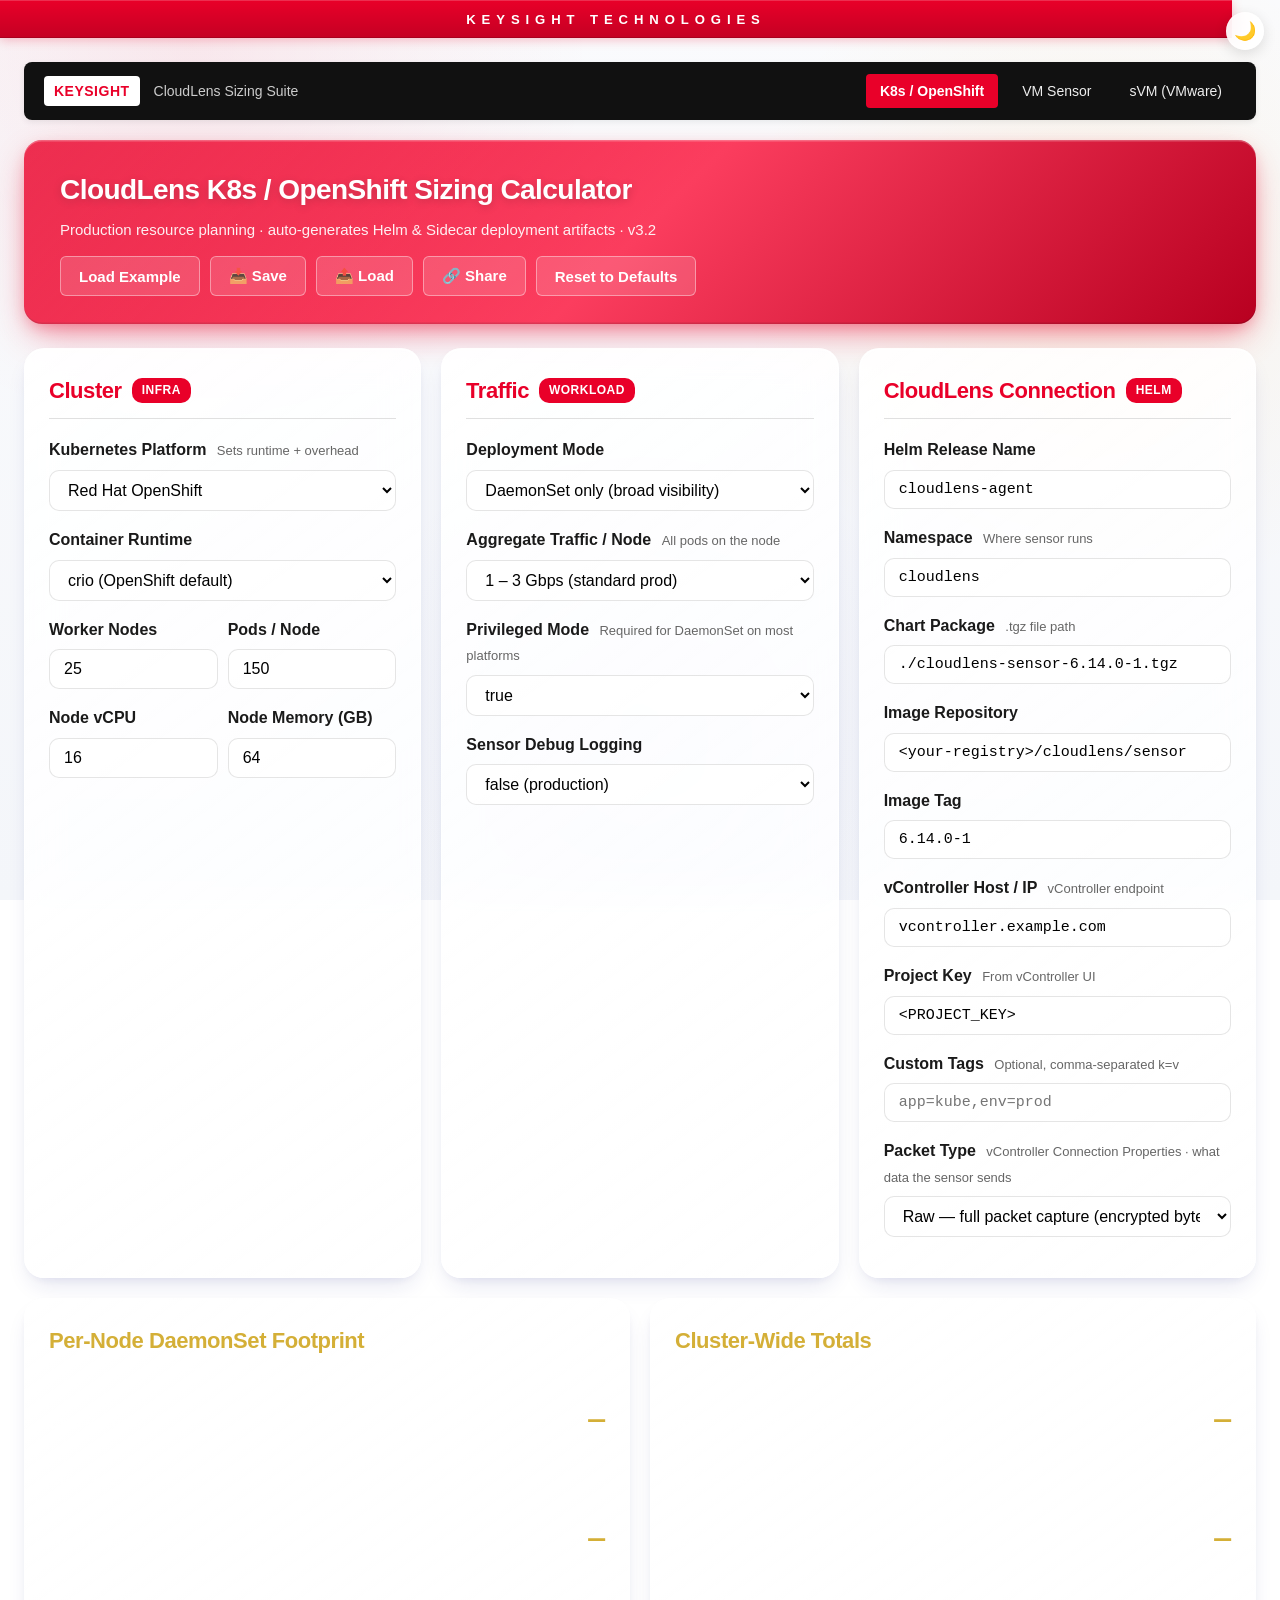
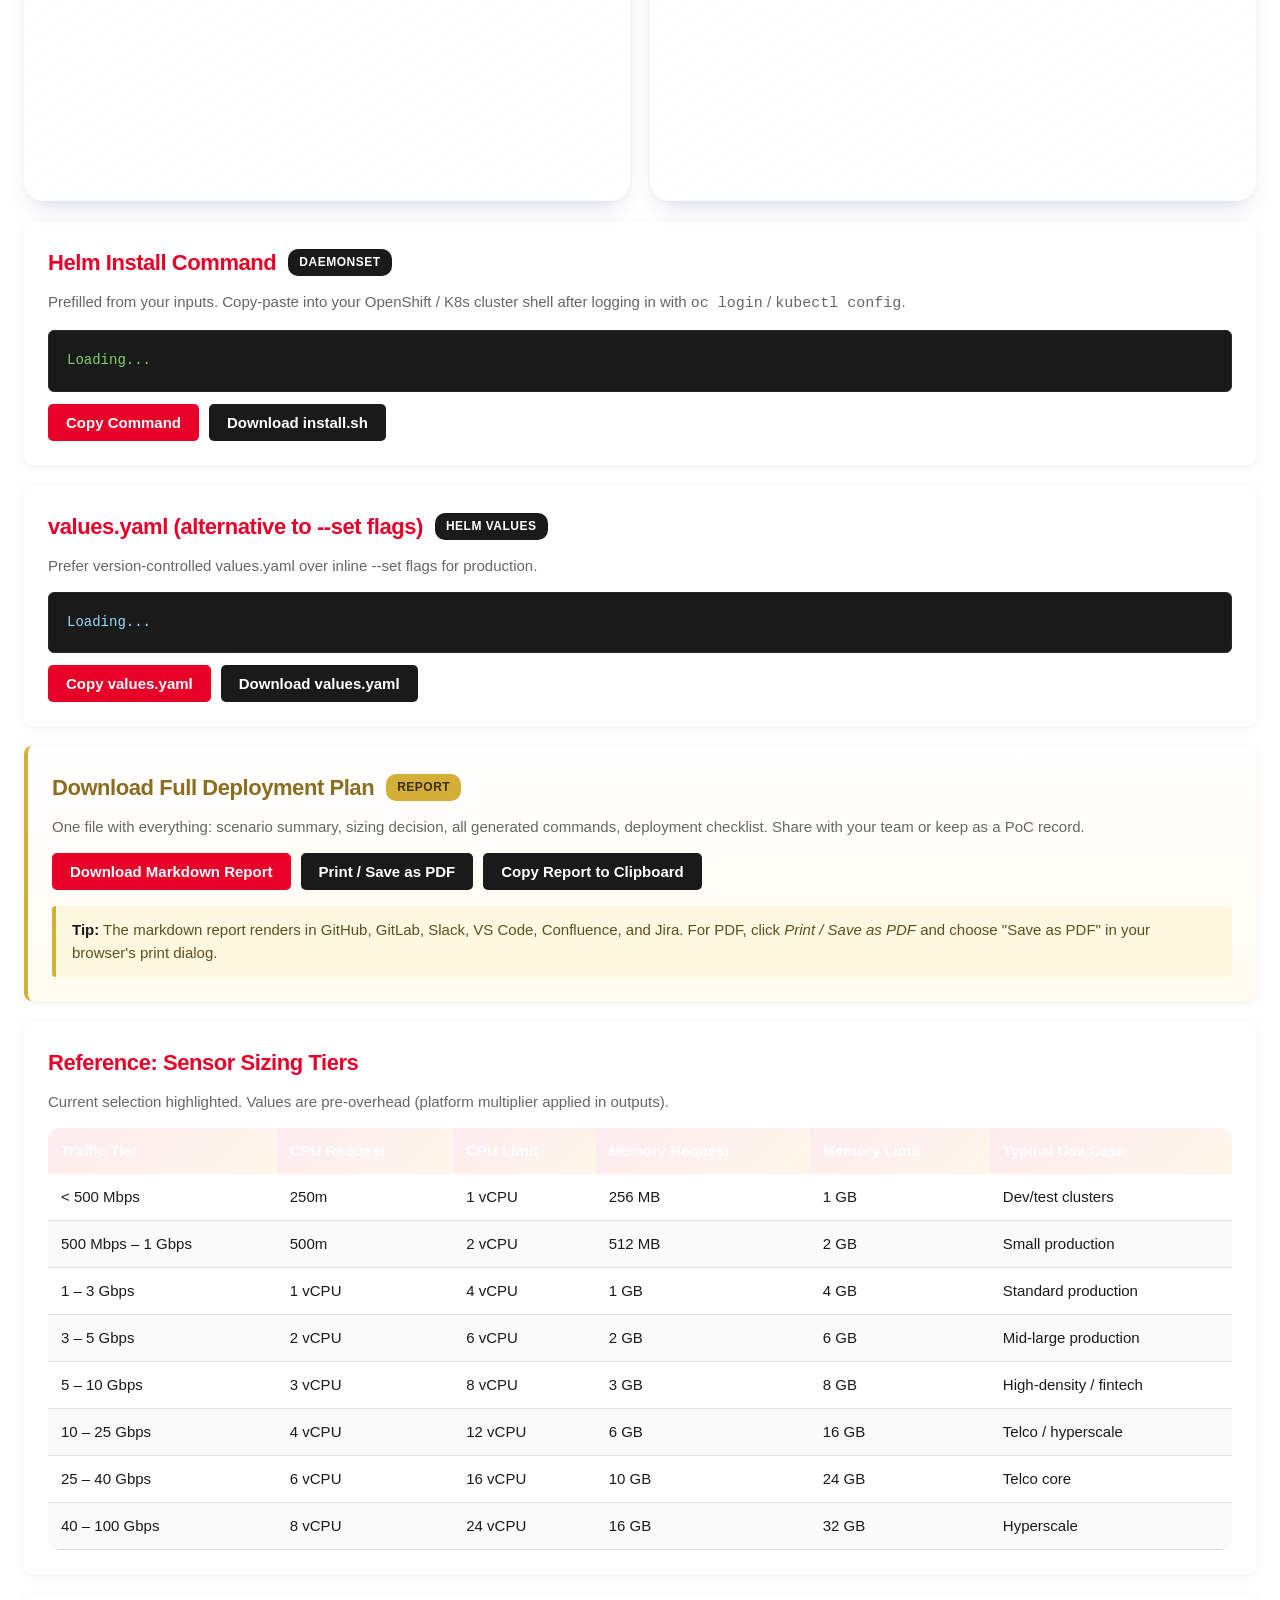
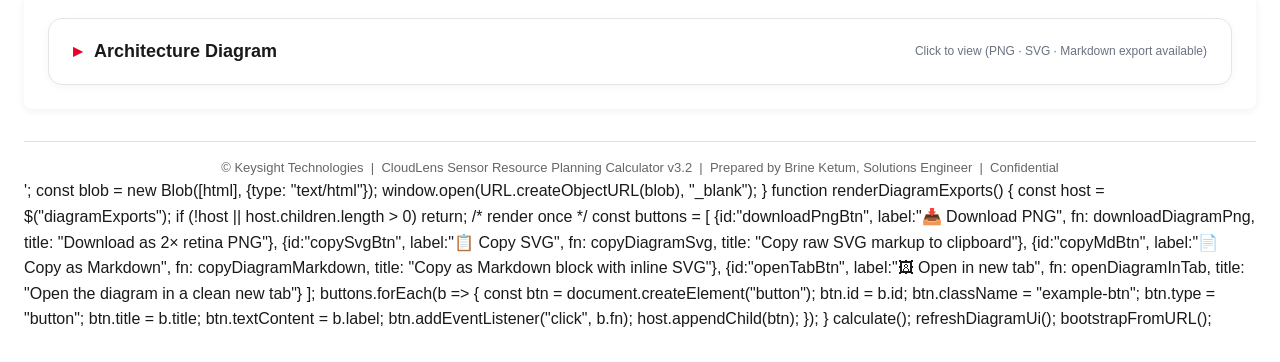
==== commit 479ca43e: "Glass + neumorphic UI upgrade across all 3 calculators Adds the same world-class visual system that'" ====
--- a/index.html
+++ b/index.html
@@ -396,8 +396,16 @@
   #validationBanner.warning h3 { color: #92400E; }
   @media print { #validationBanner { display: none !important; } }
 </style>
+<link rel="stylesheet" href="glass-upgrade.css" />
 </head>
 <body>
+  <!-- Keysight Technologies brand banner -->
+  <a href="https://www.keysight.com" target="_blank" rel="noopener" class="ks-top-banner" aria-label="Keysight Technologies">
+    KEYSIGHT TECHNOLOGIES
+  </a>
+  <!-- Theme toggle (light/dark) -->
+  <button type="button" class="theme-toggle-fab" id="ks-theme-toggle" aria-label="Toggle dark mode" title="Toggle dark mode">🌙</button>
+
 <div class="container">
 
   <nav class="suite-nav" aria-label="CloudLens Sizing Suite">
@@ -2080,7 +2088,25 @@
   if (!s) return showToast("No diagram", "error");
   const html = '<!doctype html><html><head><meta charset="utf-8"><title>Architecture Diagram</title>' +
     '<style>body{margin:0;display:flex;align-items:center;justify-content:center;min-height:100vh;background:#FFFFFF;}</style>' +
-    '</head><body>' + s + '</body></html>';
+    '</head><body>' + s + '<script>
+(function(){
+  var root = document.documentElement;
+  var stored = localStorage.getItem('cl-theme');
+  var theme = stored || 'light';
+  root.setAttribute('data-theme', theme);
+  var btn = document.getElementById('ks-theme-toggle');
+  if (btn) {
+    btn.textContent = theme === 'dark' ? '☀️' : '🌙';
+    btn.addEventListener('click', function(){
+      var next = root.getAttribute('data-theme') === 'dark' ? 'light' : 'dark';
+      root.setAttribute('data-theme', next);
+      localStorage.setItem('cl-theme', next);
+      btn.textContent = next === 'dark' ? '☀️' : '🌙';
+    });
+  }
+})();
+</script>
+</body></html>';
   const blob = new Blob([html], {type: "text/html"});
   window.open(URL.createObjectURL(blob), "_blank");
 }
--- a/glass-upgrade.css
+++ b/glass-upgrade.css
@@ -0,0 +1,299 @@
+/* =====================================================================
+   CloudLens Sizing Suite — Glass + Neumorphic UI Upgrade
+   Surgical overlay — preserves existing form/diagram functional CSS
+   Loaded AFTER the calc's own inline <style> block
+   ===================================================================== */
+
+:root {
+  --ks-red: #E90029;
+  --ks-red-soft: #FB3D5E;
+  --ks-red-dark: #B80020;
+  --ks-red-glow: rgba(233, 0, 41, 0.4);
+  --ks-red-glow-soft: rgba(233, 0, 41, 0.15);
+  --aws-orange: #FF9900;
+  --aws-orange-glow-soft: rgba(255, 153, 0, 0.15);
+  --gold: #D4AF37;
+  --glass-white: rgba(255, 255, 255, 0.65);
+  --glass-white-strong: rgba(255, 255, 255, 0.85);
+  --glass-border: rgba(255, 255, 255, 0.22);
+  --glass-border-strong: rgba(255, 255, 255, 0.35);
+  --shadow-glass: 0 8px 32px 0 rgba(31, 38, 135, 0.14);
+  --shadow-glass-lg: 0 20px 60px 0 rgba(31, 38, 135, 0.22);
+  --shadow-glass-xl: 0 32px 80px 0 rgba(31, 38, 135, 0.28);
+  --ease-spring: cubic-bezier(0.34, 1.56, 0.64, 1);
+  --ease-smooth: cubic-bezier(0.4, 0, 0.2, 1);
+  --grad-brand: linear-gradient(135deg, var(--ks-red) 0%, var(--ks-red-soft) 100%);
+}
+
+/* Keysight Technologies top banner */
+.ks-top-banner {
+  display: flex;
+  align-items: center;
+  justify-content: center;
+  width: 100%;
+  height: 38px;
+  background: linear-gradient(180deg, #E90029 0%, #C40023 100%) !important;
+  color: #FFFFFF !important;
+  text-decoration: none !important;
+  font-family: -apple-system, BlinkMacSystemFont, 'Inter', sans-serif;
+  letter-spacing: 0.45em;
+  font-size: 0.82rem;
+  font-weight: 700;
+  box-shadow:
+    0 2px 10px rgba(233, 0, 41, 0.25),
+    inset 0 -1px 0 rgba(0, 0, 0, 0.15),
+    inset 0 1px 0 rgba(255, 255, 255, 0.18);
+  position: sticky;
+  top: 0;
+  z-index: 9999;
+  transition: background 0.2s var(--ease-smooth);
+  margin: -24px -24px 24px -24px;  /* pull out of body's 24px padding */
+}
+.ks-top-banner:hover {
+  background: linear-gradient(180deg, #FF0033 0%, #D8002A 100%) !important;
+}
+
+/* Mesh gradient body background */
+body {
+  background:
+    radial-gradient(circle 800px at 15% 5%, rgba(233, 0, 41, 0.08) 0%, transparent 50%),
+    radial-gradient(circle 700px at 85% 30%, rgba(255, 153, 0, 0.08) 0%, transparent 50%),
+    radial-gradient(circle 600px at 50% 80%, rgba(120, 119, 198, 0.06) 0%, transparent 50%),
+    linear-gradient(180deg, #FAFBFD 0%, #F4F6FA 100%) !important;
+  background-attachment: fixed !important;
+  min-height: 100vh;
+  font-family: -apple-system, BlinkMacSystemFont, 'Inter', 'Segoe UI', sans-serif !important;
+  -webkit-font-smoothing: antialiased;
+}
+
+/* Punchier header */
+header {
+  background: linear-gradient(135deg, var(--ks-red) 0%, var(--ks-red-soft) 50%, var(--ks-red-dark) 100%) !important;
+  box-shadow:
+    0 14px 36px -8px rgba(233, 0, 41, 0.45),
+    0 6px 16px -4px rgba(233, 0, 41, 0.3),
+    inset 0 1.5px 0 rgba(255, 255, 255, 0.25),
+    inset 0 -1.5px 0 rgba(0, 0, 0, 0.12) !important;
+  border-radius: 18px !important;
+  overflow: hidden;
+  position: relative;
+}
+header::before {
+  content: '';
+  position: absolute;
+  inset: 0;
+  background: linear-gradient(135deg, rgba(255,255,255,0.18) 0%, rgba(255,255,255,0) 50%);
+  pointer-events: none;
+}
+header h1 {
+  font-weight: 800 !important;
+  letter-spacing: -0.02em !important;
+  text-shadow: 0 2px 8px rgba(0, 0, 0, 0.2);
+}
+
+/* Glass cards / panels */
+.panel, .card, .section-card, .input-section, .result-section, .summary-card,
+section[class*="section"], .config-section, .recommendations-section,
+.results-grid > div, .grid-card, .input-panel, .output-panel {
+  background: linear-gradient(145deg, rgba(255, 255, 255, 0.92), rgba(255, 255, 255, 0.74)) !important;
+  backdrop-filter: blur(18px) saturate(180%);
+  -webkit-backdrop-filter: blur(18px) saturate(180%);
+  border: 1px solid rgba(255, 255, 255, 0.6) !important;
+  border-radius: 20px !important;
+  box-shadow:
+    0 12px 24px -8px rgba(31, 38, 135, 0.14),
+    0 4px 12px -4px rgba(31, 38, 135, 0.08),
+    inset 0 1px 0 rgba(255, 255, 255, 0.6) !important;
+  transition: all 0.4s var(--ease-spring) !important;
+}
+.panel:hover, .card:hover, .summary-card:hover {
+  transform: translateY(-3px);
+  box-shadow:
+    0 28px 60px -16px rgba(31, 38, 135, 0.22),
+    0 10px 24px -8px rgba(31, 38, 135, 0.12),
+    inset 0 1.5px 0 rgba(255, 255, 255, 0.55) !important;
+}
+
+/* Punchy 3D primary buttons */
+button, .btn, input[type="button"], input[type="submit"] {
+  font-family: inherit;
+  cursor: pointer;
+  transition: all 0.3s var(--ease-spring) !important;
+}
+button[class*="primary"], .btn-primary, button.primary,
+button[class*="export"], button[class*="calc"], button[class*="save"], button[class*="load"] {
+  background: linear-gradient(180deg, #FB3D5E 0%, #E90029 50%, #C20025 100%) !important;
+  color: white !important;
+  font-weight: 700 !important;
+  letter-spacing: -0.005em !important;
+  padding: 12px 22px !important;
+  border: none !important;
+  border-radius: 14px !important;
+  box-shadow:
+    0 10px 24px -6px rgba(233, 0, 41, 0.5),
+    0 4px 12px -2px rgba(233, 0, 41, 0.3),
+    inset 0 1.5px 0 rgba(255, 255, 255, 0.35),
+    inset 0 -1.5px 0 rgba(0, 0, 0, 0.15) !important;
+  text-shadow: 0 1px 1px rgba(0, 0, 0, 0.15);
+}
+button[class*="primary"]:hover, .btn-primary:hover, button.primary:hover,
+button[class*="export"]:hover, button[class*="calc"]:hover {
+  transform: translateY(-2px) !important;
+  box-shadow:
+    0 16px 36px -6px rgba(233, 0, 41, 0.55),
+    0 8px 18px -2px rgba(233, 0, 41, 0.35),
+    inset 0 1.5px 0 rgba(255, 255, 255, 0.45),
+    inset 0 -1.5px 0 rgba(0, 0, 0, 0.15) !important;
+}
+
+/* Form fields — clean glass inputs */
+input[type="text"], input[type="number"], input[type="email"], select, textarea {
+  background: rgba(255, 255, 255, 0.7) !important;
+  border: 1px solid rgba(0, 0, 0, 0.10) !important;
+  border-radius: 10px !important;
+  padding: 10px 14px !important;
+  transition: all 0.3s var(--ease-smooth) !important;
+  font-family: inherit;
+}
+input[type="text"]:focus, input[type="number"]:focus, select:focus, textarea:focus {
+  outline: none !important;
+  background: rgba(255, 255, 255, 0.95) !important;
+  border-color: var(--ks-red) !important;
+  box-shadow: 0 0 0 4px rgba(233, 0, 41, 0.15) !important;
+}
+
+/* Range slider */
+input[type="range"] {
+  -webkit-appearance: none;
+  appearance: none;
+  height: 8px !important;
+  background: linear-gradient(90deg, rgba(233, 0, 41, 0.18), rgba(255, 153, 0, 0.18)) !important;
+  border-radius: 999px !important;
+  border: none !important;
+  outline: none;
+}
+input[type="range"]::-webkit-slider-thumb {
+  -webkit-appearance: none;
+  width: 22px;
+  height: 22px;
+  background: var(--grad-brand);
+  border-radius: 50%;
+  cursor: pointer;
+  border: 3px solid white;
+  box-shadow: 0 4px 14px var(--ks-red-glow), 0 0 0 1px rgba(0,0,0,0.05);
+}
+
+/* Headings */
+h1, h2, h3, h4 {
+  letter-spacing: -0.02em !important;
+  font-weight: 700 !important;
+}
+
+/* Tables with subtle glass */
+table {
+  background: rgba(255, 255, 255, 0.4) !important;
+  border-radius: 12px;
+  overflow: hidden;
+}
+table th {
+  background: linear-gradient(135deg, rgba(233, 0, 41, 0.08), rgba(255, 153, 0, 0.08)) !important;
+  font-weight: 700 !important;
+}
+
+/* Code blocks */
+pre, code {
+  font-family: 'SF Mono', 'JetBrains Mono', Menlo, Consolas, monospace !important;
+}
+pre {
+  background: linear-gradient(180deg, rgba(15, 20, 25, 0.97) 0%, rgba(8, 12, 18, 0.97) 100%) !important;
+  color: #E2E8F0 !important;
+  border-radius: 14px !important;
+  padding: 18px 22px !important;
+  box-shadow:
+    0 20px 40px -10px rgba(0,0,0,0.3),
+    inset 0 1px 0 rgba(255,255,255,0.06) !important;
+}
+
+/* ============== DARK MODE ============== */
+html[data-theme="dark"] body,
+html[data-theme="dark"] {
+  background:
+    radial-gradient(circle 800px at 15% 5%, rgba(233, 0, 41, 0.18) 0%, transparent 50%),
+    radial-gradient(circle 700px at 85% 30%, rgba(255, 153, 0, 0.14) 0%, transparent 50%),
+    linear-gradient(180deg, #0B0F14 0%, #14181F 100%) !important;
+  color: #E8EBEF !important;
+}
+html[data-theme="dark"] .panel,
+html[data-theme="dark"] .card,
+html[data-theme="dark"] .summary-card,
+html[data-theme="dark"] .results-grid > div {
+  background: linear-gradient(145deg, rgba(28, 32, 42, 0.78), rgba(22, 26, 34, 0.66)) !important;
+  border-color: rgba(255, 255, 255, 0.10) !important;
+  color: #E8EBEF !important;
+  box-shadow:
+    0 12px 24px -8px rgba(0, 0, 0, 0.55),
+    inset 0 1px 0 rgba(255, 255, 255, 0.06) !important;
+}
+html[data-theme="dark"] h1,
+html[data-theme="dark"] h2,
+html[data-theme="dark"] h3 {
+  color: #FFFFFF !important;
+}
+html[data-theme="dark"] p,
+html[data-theme="dark"] li,
+html[data-theme="dark"] label,
+html[data-theme="dark"] td {
+  color: #C2C8D0 !important;
+}
+html[data-theme="dark"] input[type="text"],
+html[data-theme="dark"] input[type="number"],
+html[data-theme="dark"] select,
+html[data-theme="dark"] textarea {
+  background: rgba(22, 26, 34, 0.7) !important;
+  color: #FFFFFF !important;
+  border-color: rgba(255, 255, 255, 0.14) !important;
+}
+html[data-theme="dark"] table {
+  background: rgba(22, 26, 34, 0.5) !important;
+}
+html[data-theme="dark"] table th {
+  background: linear-gradient(135deg, rgba(233, 0, 41, 0.18), rgba(255, 153, 0, 0.15)) !important;
+  color: #FFFFFF !important;
+}
+html[data-theme="dark"] table td {
+  border-color: rgba(255, 255, 255, 0.08) !important;
+}
+
+/* Theme toggle floating button */
+.theme-toggle-fab {
+  position: fixed;
+  top: 12px;
+  right: 16px;
+  z-index: 10000;
+  width: 38px;
+  height: 38px;
+  border-radius: 999px;
+  background: rgba(255, 255, 255, 0.9);
+  backdrop-filter: blur(10px);
+  border: 1px solid rgba(255, 255, 255, 0.4);
+  box-shadow: 0 4px 14px rgba(0, 0, 0, 0.12);
+  cursor: pointer;
+  display: flex;
+  align-items: center;
+  justify-content: center;
+  font-size: 18px;
+  transition: all 0.3s var(--ease-spring);
+}
+.theme-toggle-fab:hover { transform: scale(1.1) rotate(15deg); }
+html[data-theme="dark"] .theme-toggle-fab {
+  background: rgba(28, 32, 42, 0.85);
+  border-color: rgba(255, 255, 255, 0.12);
+  color: #FFD088;
+}
+
+/* Mobile */
+@media (max-width: 768px) {
+  body { padding: 14px !important; }
+  .ks-top-banner { margin: -14px -14px 16px -14px; }
+  header { padding: 18px 18px !important; border-radius: 14px !important; }
+}
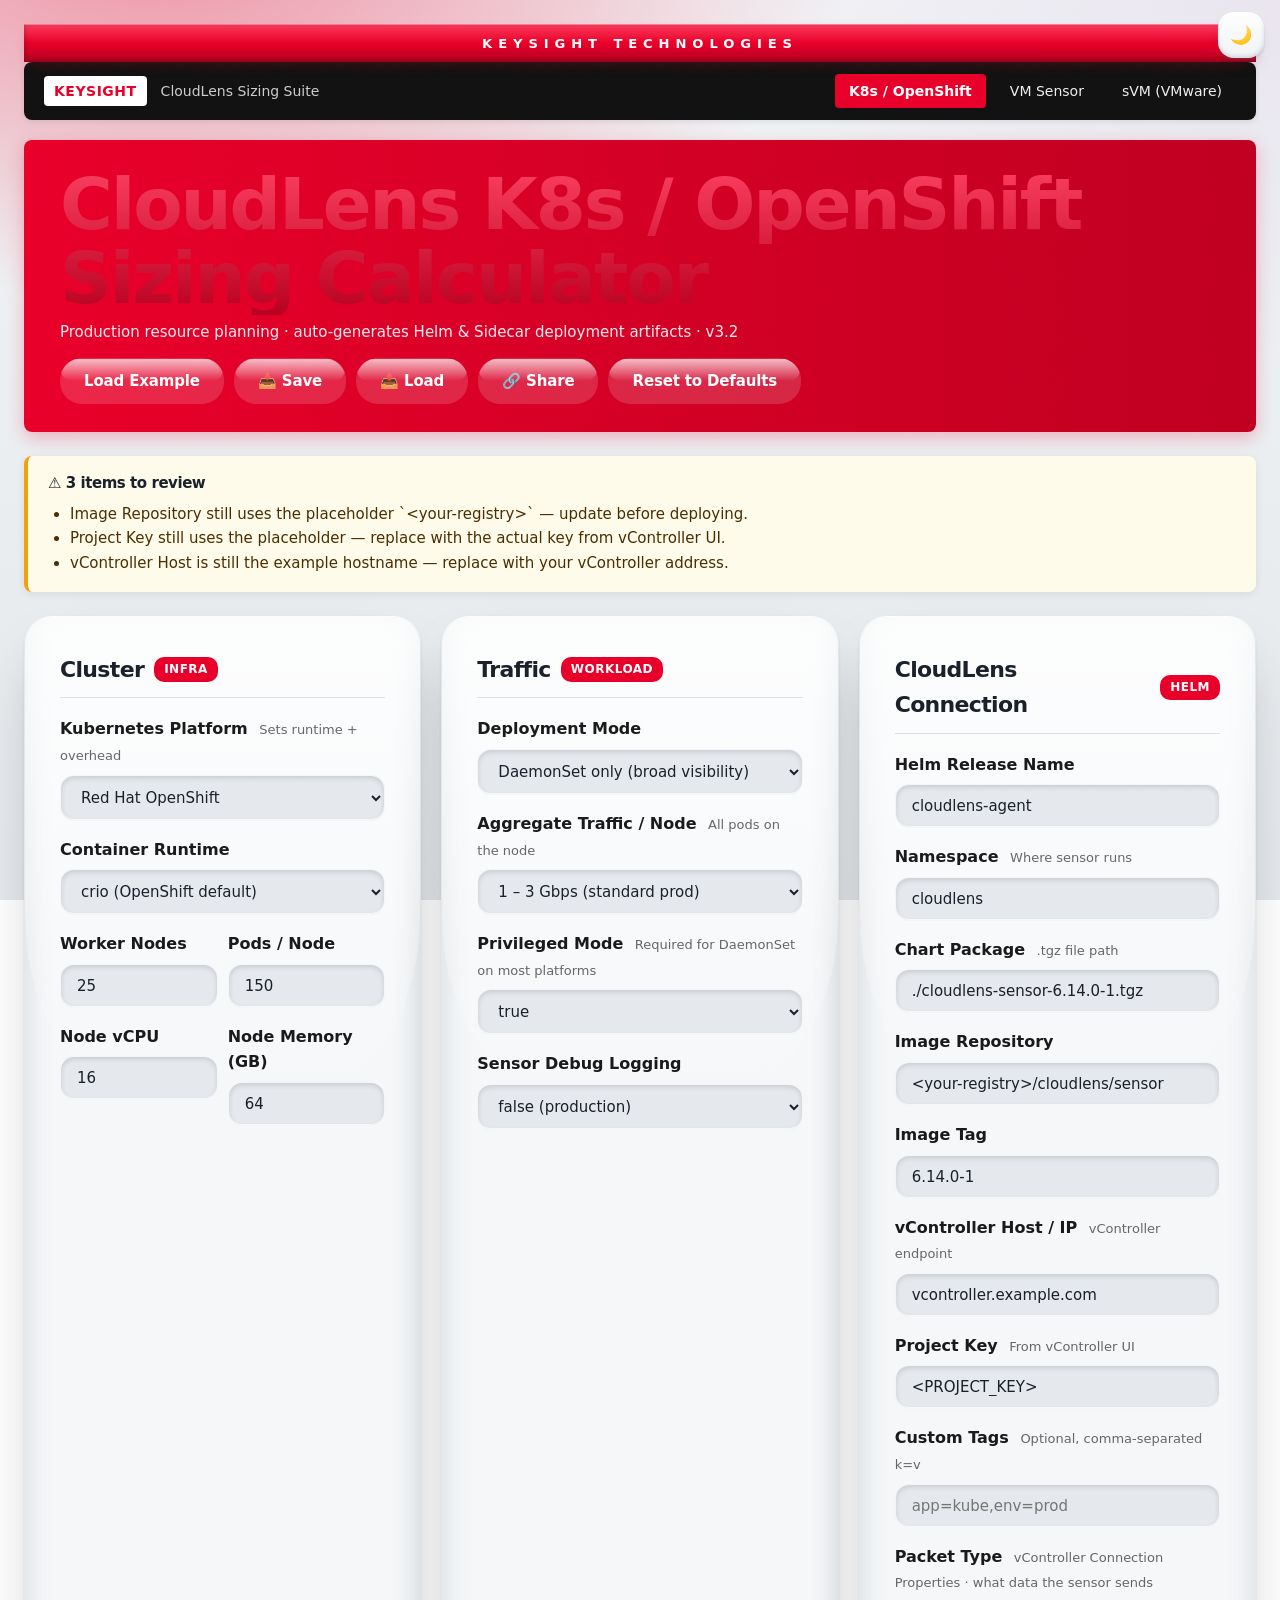
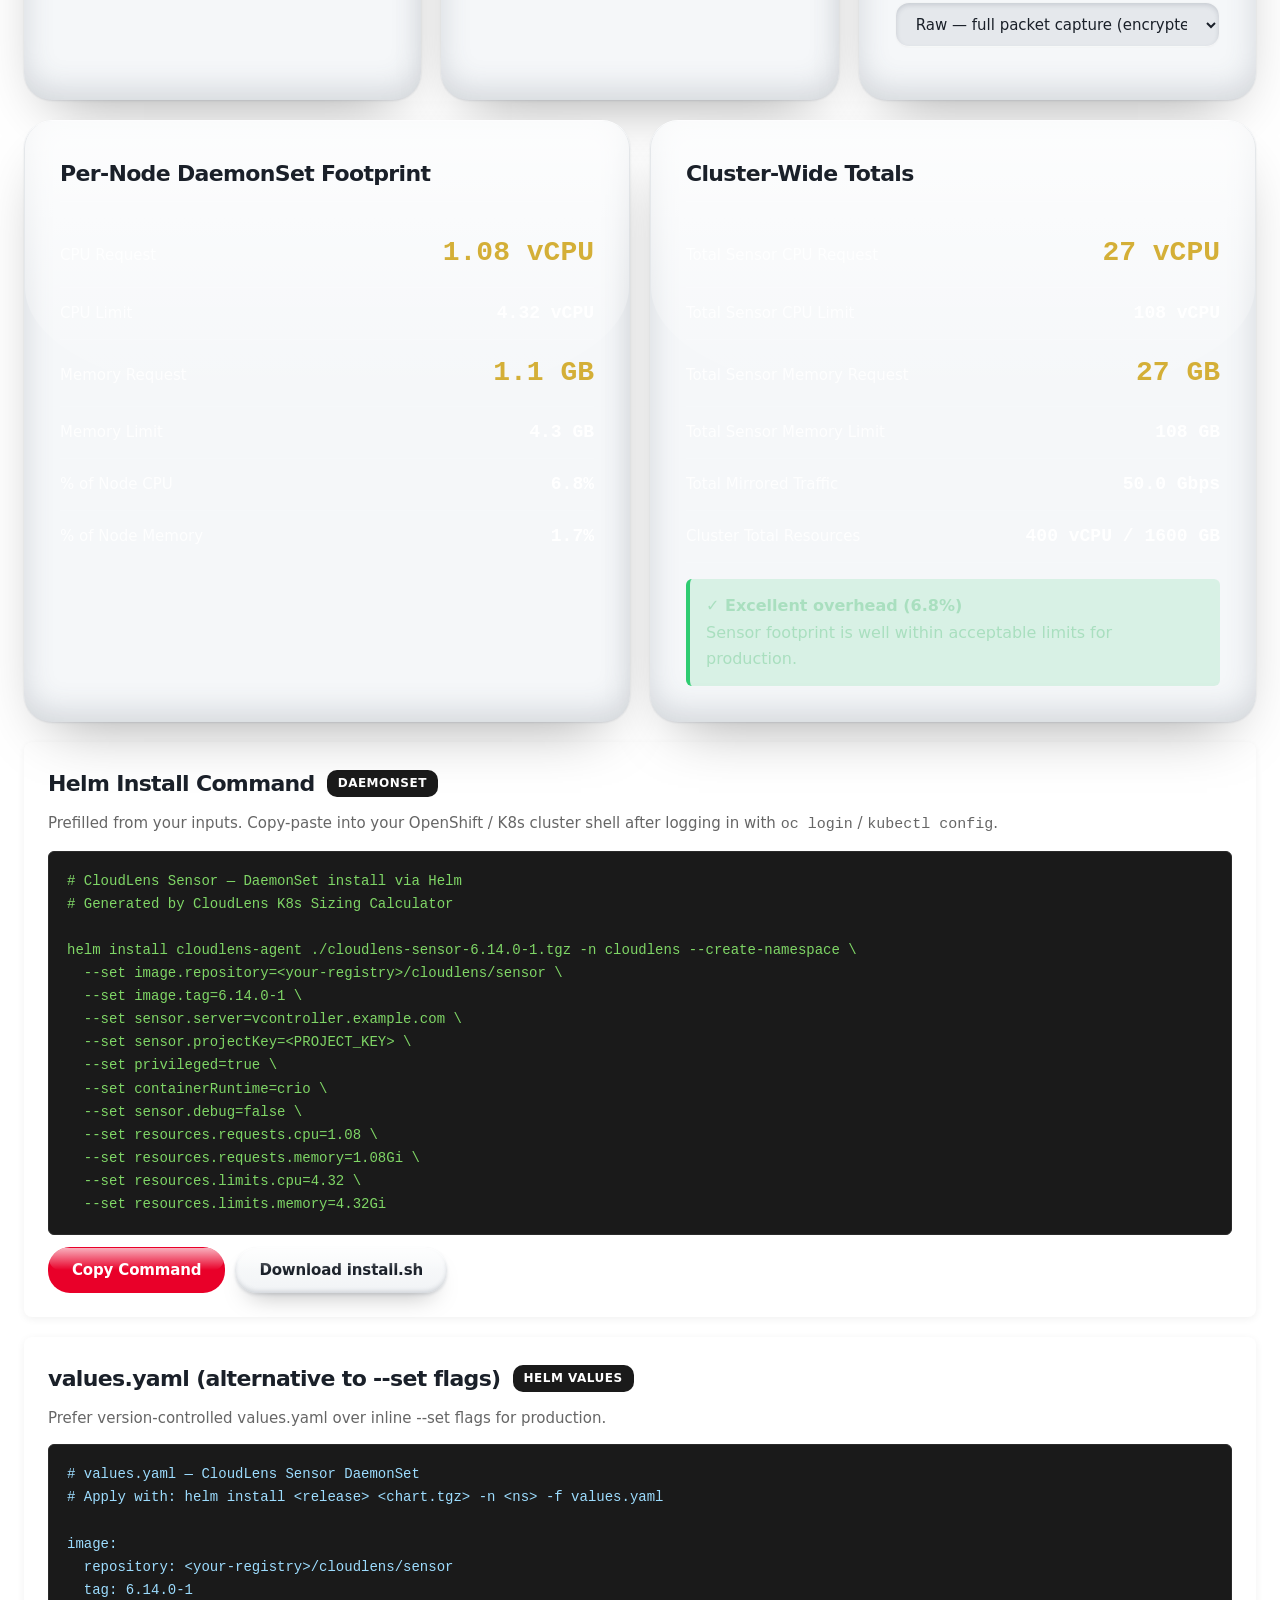
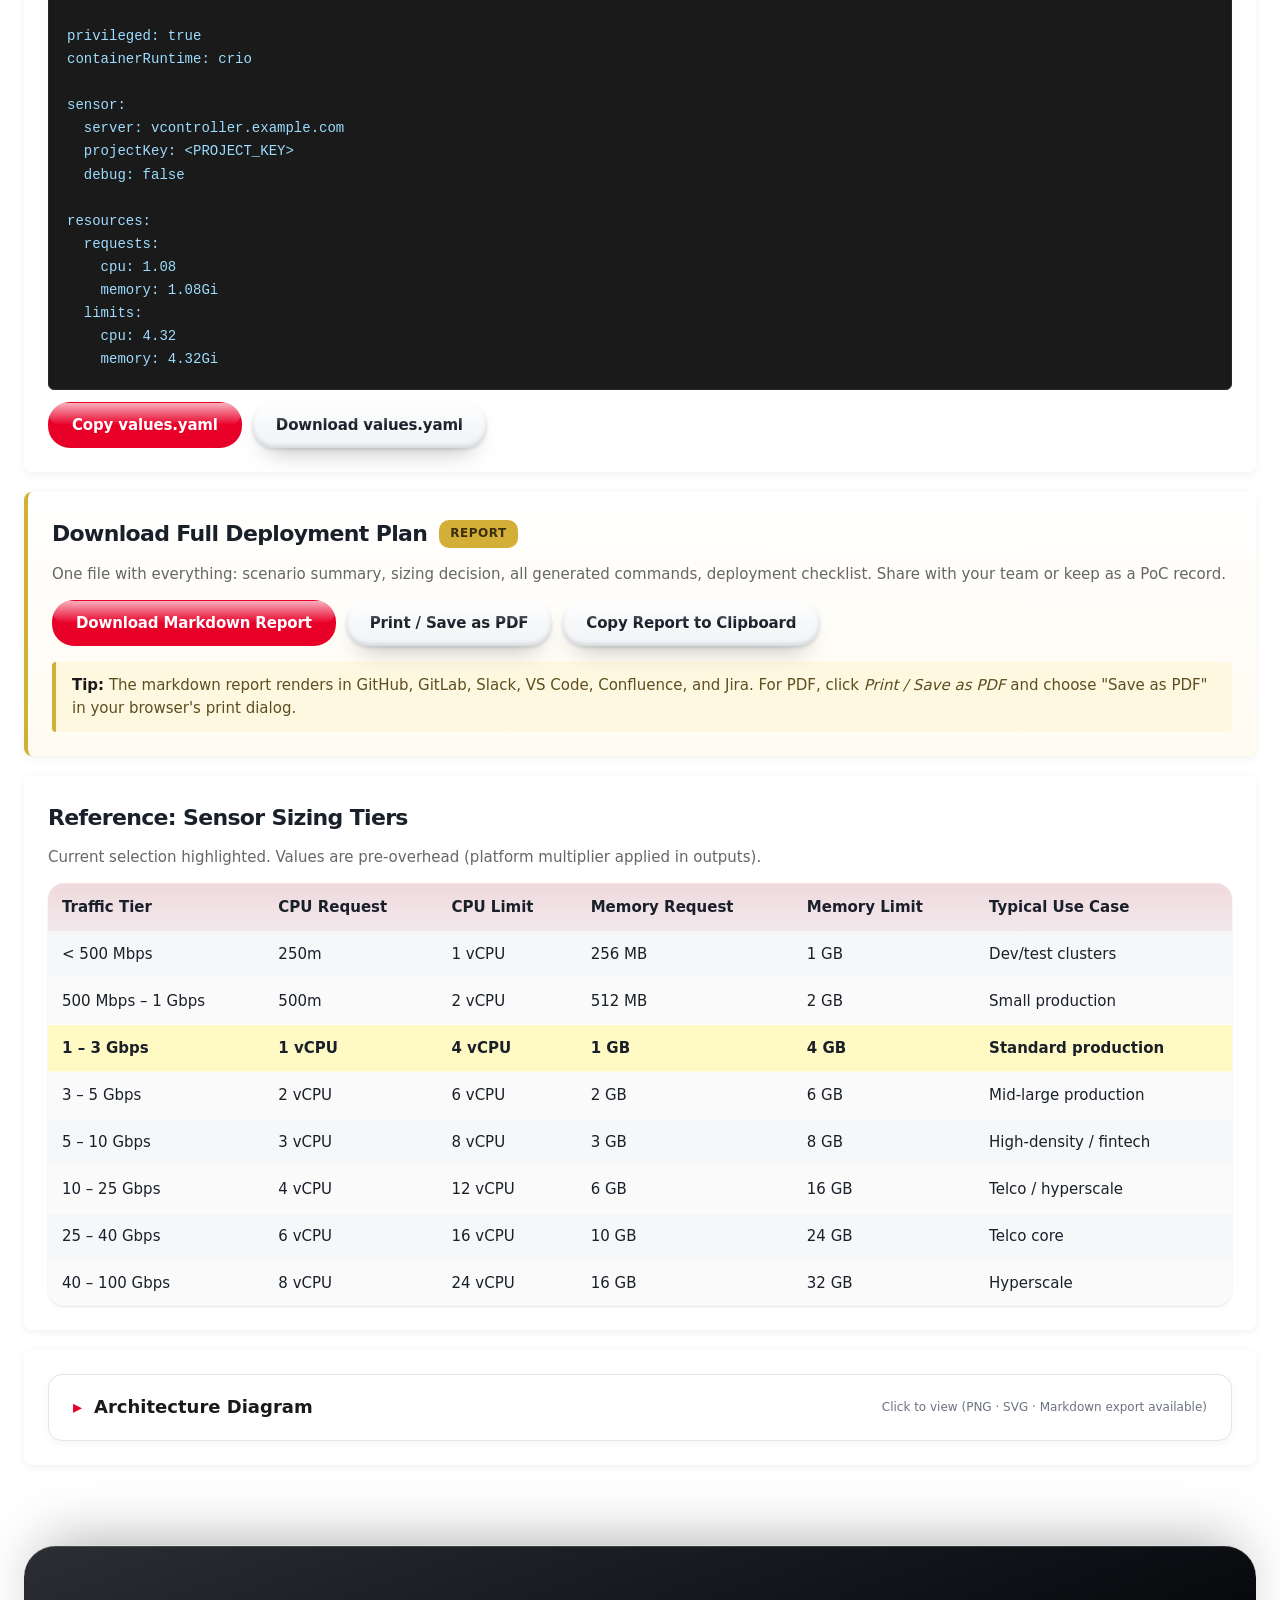
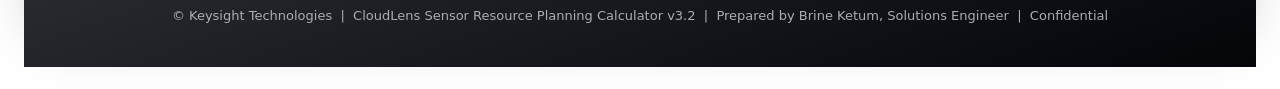
==== commit 7a5d1c07: "Fix: hex Keysight red (was OKLCH rendering pink) + step overlap + remove emojis + JS leak 3 bugs fro" ====
--- a/index.html
+++ b/index.html
@@ -2088,25 +2088,7 @@
   if (!s) return showToast("No diagram", "error");
   const html = '<!doctype html><html><head><meta charset="utf-8"><title>Architecture Diagram</title>' +
     '<style>body{margin:0;display:flex;align-items:center;justify-content:center;min-height:100vh;background:#FFFFFF;}</style>' +
-    '</head><body>' + s + '<script>
-(function(){
-  var root = document.documentElement;
-  var stored = localStorage.getItem('cl-theme');
-  var theme = stored || 'light';
-  root.setAttribute('data-theme', theme);
-  var btn = document.getElementById('ks-theme-toggle');
-  if (btn) {
-    btn.textContent = theme === 'dark' ? '☀️' : '🌙';
-    btn.addEventListener('click', function(){
-      var next = root.getAttribute('data-theme') === 'dark' ? 'light' : 'dark';
-      root.setAttribute('data-theme', next);
-      localStorage.setItem('cl-theme', next);
-      btn.textContent = next === 'dark' ? '☀️' : '🌙';
-    });
-  }
-})();
-</script>
-</body></html>';
+    '</head><body>' + s + '</body></html>';
   const blob = new Blob([html], {type: "text/html"});
   window.open(URL.createObjectURL(blob), "_blank");
 }
@@ -2115,10 +2097,10 @@
   const host = $("diagramExports");
   if (!host || host.children.length > 0) return; /* render once */
   const buttons = [
-    {id:"downloadPngBtn", label:"📥 Download PNG", fn: downloadDiagramPng, title: "Download as 2× retina PNG"},
-    {id:"copySvgBtn", label:"📋 Copy SVG", fn: copyDiagramSvg, title: "Copy raw SVG markup to clipboard"},
-    {id:"copyMdBtn", label:"📄 Copy as Markdown", fn: copyDiagramMarkdown, title: "Copy as Markdown block with inline SVG"},
-    {id:"openTabBtn", label:"🖼 Open in new tab", fn: openDiagramInTab, title: "Open the diagram in a clean new tab"}
+    {id:"downloadPngBtn", label:"Download PNG", fn: downloadDiagramPng, title: "Download as 2× retina PNG"},
+    {id:"copySvgBtn", label:"Copy SVG", fn: copyDiagramSvg, title: "Copy raw SVG markup to clipboard"},
+    {id:"copyMdBtn", label:"Copy as Markdown", fn: copyDiagramMarkdown, title: "Copy as Markdown block with inline SVG"},
+    {id:"openTabBtn", label:"Open in new tab", fn: openDiagramInTab, title: "Open the diagram in a clean new tab"}
   ];
   buttons.forEach(b => {
     const btn = document.createElement("button");
@@ -2136,5 +2118,23 @@
 refreshDiagramUi();
 bootstrapFromURL();
 </script>
+<script>
+(function(){
+  var root = document.documentElement;
+  var stored = localStorage.getItem('cl-theme');
+  var theme = stored || 'light';
+  root.setAttribute('data-theme', theme);
+  var btn = document.getElementById('ks-theme-toggle');
+  if (btn) {
+    btn.textContent = theme === 'dark' ? '\u2600\uFE0F' : '\uD83C\uDF19';
+    btn.addEventListener('click', function(){
+      var next = root.getAttribute('data-theme') === 'dark' ? 'light' : 'dark';
+      root.setAttribute('data-theme', next);
+      localStorage.setItem('cl-theme', next);
+      btn.textContent = next === 'dark' ? '\u2600\uFE0F' : '\uD83C\uDF19';
+    });
+  }
+})();
+</script>
 </body>
 </html>
--- a/glass-upgrade.css
+++ b/glass-upgrade.css
@@ -1,299 +1,789 @@
 /* =====================================================================
-   CloudLens Sizing Suite — Glass + Neumorphic UI Upgrade
-   Surgical overlay — preserves existing form/diagram functional CSS
-   Loaded AFTER the calc's own inline <style> block
+   World-Class iOS 26 Skeuomorphic Kit — adapted for Keysight CloudLens
+   Replaces glass.css / glass-upgrade.css across all 3 sites
+   Patterns: OKLCH color, multi-layer neumorphic shadows, liquid-glass
+   specular shine, top gloss, iOS spring easing, press feedback.
    ===================================================================== */
 
 :root {
-  --ks-red: #E90029;
-  --ks-red-soft: #FB3D5E;
-  --ks-red-dark: #B80020;
-  --ks-red-glow: rgba(233, 0, 41, 0.4);
-  --ks-red-glow-soft: rgba(233, 0, 41, 0.15);
-  --aws-orange: #FF9900;
-  --aws-orange-glow-soft: rgba(255, 153, 0, 0.15);
-  --gold: #D4AF37;
-  --glass-white: rgba(255, 255, 255, 0.65);
-  --glass-white-strong: rgba(255, 255, 255, 0.85);
-  --glass-border: rgba(255, 255, 255, 0.22);
-  --glass-border-strong: rgba(255, 255, 255, 0.35);
-  --shadow-glass: 0 8px 32px 0 rgba(31, 38, 135, 0.14);
-  --shadow-glass-lg: 0 20px 60px 0 rgba(31, 38, 135, 0.22);
-  --shadow-glass-xl: 0 32px 80px 0 rgba(31, 38, 135, 0.28);
-  --ease-spring: cubic-bezier(0.34, 1.56, 0.64, 1);
-  --ease-smooth: cubic-bezier(0.4, 0, 0.2, 1);
-  --grad-brand: linear-gradient(135deg, var(--ks-red) 0%, var(--ks-red-soft) 100%);
-}
-
-/* Keysight Technologies top banner */
+  /* Keysight accent — replaces the reference's blue */
+  /* True Keysight red — replaced OKLCH (was rendering pink/magenta in gradients) */
+  --accent-h: 25;            /* kept for compat */
+  --accent-c: 0.22;
+  --accent-l: 50%;
+  --accent: #E90029;
+  --accent-bright: #FB3D5E;
+  --accent-deep: #B80020;
+  --accent-glow: rgba(233, 0, 41, .42);
+
+  --radius: 22px;
+  --depth: 1;
+  --gloss: 0.9;
+
+  /* Surfaces */
+  --bg: oklch(96.5% 0.004 250);
+  --bg-2: oklch(93% 0.006 250);
+  --surface: oklch(97.5% 0.003 250);
+  --ink: oklch(24% 0.02 260);
+  --ink-soft: oklch(46% 0.015 260);
+  --hair: oklch(100% 0 0 / .55);
+
+  /* Skeuomorphic + liquid-glass tokens */
+  --top-gloss: oklch(100% 0 0 / calc(.85 * var(--gloss)));
+  --inner-dark: oklch(40% 0.03 260 / calc(.18 * var(--depth)));
+  --neu-dark: oklch(58% 0.02 260 / calc(.22 * var(--depth)));
+  --neu-light: oklch(100% 0 0 / calc(.9 * var(--depth)));
+  --glass-tint: oklch(100% 0 0 / .42);
+  --glass-edge: oklch(100% 0 0 / .7);
+
+  --spring: cubic-bezier(.32, .72, 0, 1);
+  --font: -apple-system, BlinkMacSystemFont, "SF Pro Display", "SF Pro Text", "Inter", system-ui, sans-serif;
+
+  /* Compat with our old code */
+  --ks-red: oklch(53% 0.24 25);
+  --ks-red-soft: oklch(64% 0.22 25);
+  --ks-red-glow: var(--accent-glow);
+  --shadow-glass: 0 14px 28px -14px oklch(0% 0 0 / .35);
+  --shadow-glass-lg: 0 26px 54px -22px oklch(0% 0 0 / .5);
+  --ease-spring: var(--spring);
+  --ease-smooth: var(--spring);
+  --grad-brand: linear-gradient(180deg, var(--accent-bright), var(--accent), var(--accent-deep));
+}
+
+[data-theme="dark"] {
+  --bg: oklch(22% 0.012 264);
+  --bg-2: oklch(17% 0.014 264);
+  --surface: oklch(27% 0.014 264);
+  --ink: oklch(95% 0.01 260);
+  --ink-soft: oklch(72% 0.012 260);
+  --hair: oklch(100% 0 0 / .12);
+  --top-gloss: oklch(100% 0 0 / calc(.22 * var(--gloss)));
+  --inner-dark: oklch(0% 0 0 / calc(.5 * var(--depth)));
+  --neu-dark: oklch(0% 0 0 / calc(.55 * var(--depth)));
+  --neu-light: oklch(100% 0 0 / calc(.07 * var(--depth)));
+  --glass-tint: oklch(70% 0.02 264 / .14);
+  --glass-edge: oklch(100% 0 0 / .22);
+}
+
+/* ============================== */
+/*  BODY + MESH BACKGROUND        */
+/* ============================== */
+html, body {
+  background: transparent;
+}
+body {
+  font-family: var(--font) !important;
+  color: var(--ink) !important;
+  background:
+    radial-gradient(120% 90% at 12% -8%, var(--accent-glow), transparent 46%),
+    radial-gradient(90% 80% at 100% 0%, oklch(70% 0.1 320 / .14), transparent 50%),
+    linear-gradient(180deg, var(--bg), var(--bg-2)) !important;
+  background-attachment: fixed !important;
+  min-height: 100dvh;
+  transition: background .6s var(--spring), color .4s ease;
+  position: relative;
+  -webkit-font-smoothing: antialiased;
+  text-rendering: optimizeLegibility;
+}
+/* Film-grain noise overlay */
+body::before {
+  content: "";
+  position: fixed; inset: 0; z-index: 60; pointer-events: none;
+  opacity: .04; mix-blend-mode: overlay;
+  background-image: url("data:image/svg+xml,%3Csvg xmlns='http://www.w3.org/2000/svg' width='160' height='160'%3E%3Cfilter id='n'%3E%3CfeTurbulence type='fractalNoise' baseFrequency='.9' numOctaves='2'/%3E%3C/filter%3E%3Crect width='100%25' height='100%25' filter='url(%23n)'/%3E%3C/svg%3E");
+}
+
+main, .container, section { position: relative; z-index: 1; }
+
+h1, h2, h3, h4 {
+  letter-spacing: -.03em !important;
+  font-weight: 700 !important;
+  color: var(--ink) !important;
+}
+h1 {
+  font-size: clamp(40px, 7vw, 72px) !important;
+  line-height: 1.02 !important;
+  font-weight: 800 !important;
+  background: linear-gradient(180deg, var(--accent-bright), var(--accent-deep)) !important;
+  -webkit-background-clip: text !important;
+  background-clip: text !important;
+  -webkit-text-fill-color: transparent !important;
+}
+p, .lede { color: var(--ink-soft) !important; line-height: 1.55 !important; }
+
+/* ============================== */
+/*  KEYSIGHT TOP BANNER           */
+/* ============================== */
+.keysight-top-banner,
 .ks-top-banner {
-  display: flex;
-  align-items: center;
-  justify-content: center;
-  width: 100%;
-  height: 38px;
-  background: linear-gradient(180deg, #E90029 0%, #C40023 100%) !important;
+  display: flex; align-items: center; justify-content: center;
+  width: 100%; height: 38px;
+  background: linear-gradient(180deg, var(--accent-bright), var(--accent), var(--accent-deep)) !important;
   color: #FFFFFF !important;
   text-decoration: none !important;
-  font-family: -apple-system, BlinkMacSystemFont, 'Inter', sans-serif;
+  font-family: var(--font);
   letter-spacing: 0.45em;
   font-size: 0.82rem;
   font-weight: 700;
   box-shadow:
-    0 2px 10px rgba(233, 0, 41, 0.25),
-    inset 0 -1px 0 rgba(0, 0, 0, 0.15),
-    inset 0 1px 0 rgba(255, 255, 255, 0.18);
+    inset 0 1px 0 oklch(100% 0 0 / .35),
+    inset 0 -2px 6px oklch(0% 0 0 / .25),
+    0 6px 16px -8px var(--accent-glow);
   position: sticky;
-  top: 0;
-  z-index: 9999;
-  transition: background 0.2s var(--ease-smooth);
-  margin: -24px -24px 24px -24px;  /* pull out of body's 24px padding */
-}
-.ks-top-banner:hover {
-  background: linear-gradient(180deg, #FF0033 0%, #D8002A 100%) !important;
-}
-
-/* Mesh gradient body background */
-body {
+  top: 0; z-index: 9999;
+}
+
+/* ============================== */
+/*  FLOATING HEADER (autopilot/ansible)  */
+/* ============================== */
+.site-header {
+  background: var(--surface) !important;
+  border: 1px solid var(--hair) !important;
+  border-radius: 26px !important;
+  margin: 16px auto 0 !important;
+  max-width: min(1180px, calc(100% - 32px)) !important;
+  position: sticky !important;
+  top: calc(38px + 16px) !important;
+  z-index: 100;
+  padding: 10px 20px !important;
+  box-shadow:
+    inset 0 1px 0 var(--neu-light),
+    inset 0 -2px 6px var(--inner-dark),
+    0 2px 4px var(--neu-dark),
+    0 18px 40px -18px oklch(0% 0 0 / .35) !important;
+  transition: all .35s var(--spring);
+}
+.site-header::before {
+  content: "";
+  position: absolute;
+  inset: 1px 1px 50% 1px;
+  border-radius: 25px;
+  background: linear-gradient(180deg, var(--top-gloss), transparent);
+  pointer-events: none;
+  z-index: 2;
+}
+
+.brand-name {
+  font-weight: 800 !important;
+  background: linear-gradient(180deg, var(--accent-bright), var(--accent-deep)) !important;
+  -webkit-background-clip: text !important;
+  -webkit-text-fill-color: transparent !important;
+  background-clip: text !important;
+}
+.brand-sub { color: var(--ink-soft) !important; }
+
+.primary-nav a {
+  color: var(--ink) !important;
+  font-weight: 600 !important;
+  font-size: .92rem !important;
+  padding: 9px 16px !important;
+  border-radius: 999px !important;
+  transition: all .25s var(--spring) !important;
+  position: relative;
+}
+.primary-nav a:hover {
+  color: var(--accent-deep) !important;
+  background: oklch(var(--accent-l) var(--accent-c) var(--accent-h) / .12) !important;
+}
+
+/* ============================== */
+/*  BUTTONS — iOS 26 skeuomorphic */
+/* ============================== */
+.btn, button:not(.icon-btn):not(.copy-btn):not(.theme-toggle-fab):not(#ks-theme-toggle):not(.iconbtn) {
+  position: relative;
+  isolation: isolate;
+  font-family: var(--font) !important;
+  font-size: 15px !important;
+  font-weight: 600 !important;
+  letter-spacing: -.01em !important;
+  border: none !important;
+  cursor: pointer;
+  padding: 14px 24px !important;
+  border-radius: var(--radius) !important;
+  overflow: hidden;
+  transition:
+    transform .35s var(--spring),
+    box-shadow .35s var(--spring),
+    filter .3s ease !important;
+}
+.btn::before, button:not(.icon-btn):not(.copy-btn):not(.theme-toggle-fab):not(#ks-theme-toggle):not(.iconbtn)::before {
+  content: "";
+  position: absolute;
+  inset: 1px 1px 50% 1px;
+  border-radius: calc(var(--radius) - 1px);
+  background: linear-gradient(180deg, var(--top-gloss), transparent);
+  pointer-events: none;
+  z-index: 2;
+  opacity: .9;
+}
+.btn:active, button:active {
+  transform: translateY(2px) scale(.985) !important;
+}
+
+/* Primary (red) */
+.btn-primary, .btn.primary, button[class*="primary"], button.btn-aws {
+  color: #fff !important;
+  background: linear-gradient(180deg, var(--accent-bright), var(--accent), var(--accent-deep)) !important;
+  box-shadow:
+    inset 0 1px 0 oklch(100% 0 0 / .55),
+    inset 0 -3px 6px oklch(0% 0 0 / .28),
+    0 3px 6px var(--accent-glow),
+    0 18px 34px -16px var(--accent-glow) !important;
+}
+.btn-primary:hover, .btn.primary:hover {
+  filter: brightness(1.05);
+  transform: translateY(-1px) !important;
+}
+.btn-primary:active, .btn.primary:active {
+  box-shadow:
+    inset 0 2px 8px oklch(0% 0 0 / .35),
+    inset 0 1px 0 oklch(100% 0 0 / .35),
+    0 1px 2px var(--accent-glow) !important;
+}
+
+/* Secondary (neutral neumorphic) */
+.btn-secondary, .btn.secondary, button.btn-secondary {
+  color: var(--ink) !important;
   background:
-    radial-gradient(circle 800px at 15% 5%, rgba(233, 0, 41, 0.08) 0%, transparent 50%),
-    radial-gradient(circle 700px at 85% 30%, rgba(255, 153, 0, 0.08) 0%, transparent 50%),
-    radial-gradient(circle 600px at 50% 80%, rgba(120, 119, 198, 0.06) 0%, transparent 50%),
-    linear-gradient(180deg, #FAFBFD 0%, #F4F6FA 100%) !important;
-  background-attachment: fixed !important;
-  min-height: 100vh;
-  font-family: -apple-system, BlinkMacSystemFont, 'Inter', 'Segoe UI', sans-serif !important;
-  -webkit-font-smoothing: antialiased;
-}
-
-/* Punchier header */
-header {
-  background: linear-gradient(135deg, var(--ks-red) 0%, var(--ks-red-soft) 50%, var(--ks-red-dark) 100%) !important;
-  box-shadow:
-    0 14px 36px -8px rgba(233, 0, 41, 0.45),
-    0 6px 16px -4px rgba(233, 0, 41, 0.3),
-    inset 0 1.5px 0 rgba(255, 255, 255, 0.25),
-    inset 0 -1.5px 0 rgba(0, 0, 0, 0.12) !important;
-  border-radius: 18px !important;
+    linear-gradient(180deg, oklch(100% 0 0 / .6), oklch(92% 0.005 250 / .2)),
+    var(--surface) !important;
+  box-shadow:
+    inset 0 1px 0 var(--neu-light),
+    inset 0 -2px 4px var(--inner-dark),
+    0 2px 3px var(--neu-dark),
+    0 14px 26px -14px oklch(0% 0 0 / .35) !important;
+}
+.btn-secondary:hover {
+  transform: translateY(-1px) !important;
+  filter: brightness(1.02);
+}
+
+/* Glass button (liquid-glass with specular shine) */
+.btn.glass, .btn-aws {
+  color: var(--ink) !important;
+  -webkit-backdrop-filter: blur(18px) saturate(1.7);
+  backdrop-filter: blur(18px) saturate(1.7);
+  background: linear-gradient(180deg, var(--glass-edge), var(--glass-tint)) !important;
+  border: 1px solid var(--glass-edge) !important;
+  box-shadow:
+    inset 0 1px 0 oklch(100% 0 0 / .8),
+    inset 0 -8px 20px oklch(0% 0 0 / .08),
+    0 16px 34px -16px oklch(0% 0 0 / .4) !important;
+}
+.btn.glass::after, .btn-aws::after {
+  content: "";
+  position: absolute;
+  top: 0; left: -60%;
+  width: 50%; height: 100%;
+  z-index: 3;
+  pointer-events: none;
+  background: linear-gradient(105deg, transparent, oklch(100% 0 0 / .55), transparent);
+  transform: skewX(-18deg);
+  transition: left .8s var(--spring);
+}
+.btn.glass:hover::after, .btn-aws:hover::after {
+  left: 120%;
+}
+
+/* Tier card buttons (hero CTAs) */
+.btn.tier {
+  padding: 16px 22px !important;
+  font-size: 1rem !important;
+  border-radius: 20px !important;
+  display: flex;
+  flex-direction: column;
+  align-items: flex-start !important;
+  gap: 4px;
+  min-width: 220px;
+}
+
+/* ============================== */
+/*  PANELS / CARDS                */
+/* ============================== */
+.panel, .card,
+.tile, .step-card, .path-card, .why-card,
+.prereq-tile, .verified-row,
+.input-section, .result-section, .summary-card,
+.config-section, .recommendations-section {
+  position: relative;
+  background: var(--surface) !important;
+  border-radius: 28px !important;
   overflow: hidden;
-  position: relative;
-}
-header::before {
-  content: '';
-  position: absolute;
-  inset: 0;
-  background: linear-gradient(135deg, rgba(255,255,255,0.18) 0%, rgba(255,255,255,0) 50%);
+  padding: clamp(22px, 3vw, 36px) !important;
+  box-shadow:
+    inset 0 1px 0 var(--neu-light),
+    inset 0 -10px 30px var(--inner-dark),
+    0 1px 2px var(--neu-dark),
+    0 26px 60px -28px oklch(0% 0 0 / .4) !important;
+  transition: transform .4s var(--spring), box-shadow .4s var(--spring) !important;
+  border: none !important;
+}
+.card::before, .panel::before,
+.tile::before, .step-card::before, .path-card::before, .prereq-tile::before {
+  content: "";
+  position: absolute;
+  inset: 1px 1px auto 1px;
+  height: 46%;
+  border-radius: 27px 27px 40% 40%;
+  z-index: 1;
   pointer-events: none;
-}
-header h1 {
-  font-weight: 800 !important;
-  letter-spacing: -0.02em !important;
-  text-shadow: 0 2px 8px rgba(0, 0, 0, 0.2);
-}
-
-/* Glass cards / panels */
-.panel, .card, .section-card, .input-section, .result-section, .summary-card,
-section[class*="section"], .config-section, .recommendations-section,
-.results-grid > div, .grid-card, .input-panel, .output-panel {
-  background: linear-gradient(145deg, rgba(255, 255, 255, 0.92), rgba(255, 255, 255, 0.74)) !important;
-  backdrop-filter: blur(18px) saturate(180%);
-  -webkit-backdrop-filter: blur(18px) saturate(180%);
-  border: 1px solid rgba(255, 255, 255, 0.6) !important;
-  border-radius: 20px !important;
-  box-shadow:
-    0 12px 24px -8px rgba(31, 38, 135, 0.14),
-    0 4px 12px -4px rgba(31, 38, 135, 0.08),
-    inset 0 1px 0 rgba(255, 255, 255, 0.6) !important;
-  transition: all 0.4s var(--ease-spring) !important;
-}
-.panel:hover, .card:hover, .summary-card:hover {
-  transform: translateY(-3px);
-  box-shadow:
-    0 28px 60px -16px rgba(31, 38, 135, 0.22),
-    0 10px 24px -8px rgba(31, 38, 135, 0.12),
-    inset 0 1.5px 0 rgba(255, 255, 255, 0.55) !important;
-}
-
-/* Punchy 3D primary buttons */
-button, .btn, input[type="button"], input[type="submit"] {
-  font-family: inherit;
-  cursor: pointer;
-  transition: all 0.3s var(--ease-spring) !important;
-}
-button[class*="primary"], .btn-primary, button.primary,
-button[class*="export"], button[class*="calc"], button[class*="save"], button[class*="load"] {
-  background: linear-gradient(180deg, #FB3D5E 0%, #E90029 50%, #C20025 100%) !important;
-  color: white !important;
-  font-weight: 700 !important;
-  letter-spacing: -0.005em !important;
-  padding: 12px 22px !important;
+  background: linear-gradient(180deg, var(--top-gloss), transparent);
+}
+.card > *, .panel > *,
+.tile > *, .step-card > *, .path-card > *, .prereq-tile > * {
+  position: relative; z-index: 2;
+}
+.card:hover, .panel:hover,
+.tile:hover, .step-card:hover, .path-card:hover, .prereq-tile:hover {
+  transform: translateY(-4px);
+  box-shadow:
+    inset 0 1px 0 var(--neu-light),
+    inset 0 -10px 30px var(--inner-dark),
+    0 2px 4px var(--neu-dark),
+    0 34px 70px -28px oklch(0% 0 0 / .5) !important;
+}
+
+/* Liquid-glass card variant */
+.card.glass, .card.hero-illustration, .hero-illustration, .hero-figure {
+  -webkit-backdrop-filter: blur(22px) saturate(1.7);
+  backdrop-filter: blur(22px) saturate(1.7);
+  background: linear-gradient(165deg, var(--glass-edge), var(--glass-tint)) !important;
+  border: 1px solid var(--glass-edge) !important;
+  box-shadow:
+    inset 0 1px 0 oklch(100% 0 0 / .7),
+    inset 0 -10px 26px oklch(0% 0 0 / .08),
+    0 18px 40px -18px oklch(0% 0 0 / .42) !important;
+}
+.card.glass::after, .hero-illustration::after, .hero-figure::after {
+  content: "";
+  position: absolute;
+  top: -40%; left: -25%;
+  width: 55%; height: 190%;
+  z-index: 1;
+  pointer-events: none;
+  transform: rotate(18deg);
+  background: linear-gradient(90deg, transparent, oklch(100% 0 0 / .3), transparent);
+  transition: left .9s var(--spring);
+}
+.card.glass:hover::after, .hero-illustration:hover::after {
+  left: 120%;
+}
+
+/* Accent (red) card */
+.card.accent {
+  color: #fff !important;
+  background: linear-gradient(165deg, var(--accent-bright), var(--accent), var(--accent-deep)) !important;
+  box-shadow:
+    inset 0 1px 0 oklch(100% 0 0 / .5),
+    inset 0 -10px 26px oklch(0% 0 0 / .28),
+    0 18px 40px -18px var(--accent-glow) !important;
+}
+
+/* ============================== */
+/*  EYEBROW / VERIFIED BADGE      */
+/* ============================== */
+.eyebrow, .hero-badge, .verified-badge {
+  display: inline-flex !important;
+  align-items: center;
+  gap: 8px;
+  padding: 7px 14px !important;
+  border-radius: 999px !important;
+  background: var(--surface) !important;
+  color: var(--ink-soft) !important;
+  font-size: 11px !important;
+  font-weight: 600 !important;
+  letter-spacing: 0.16em !important;
+  text-transform: uppercase;
   border: none !important;
+  box-shadow:
+    inset 0 1px 0 var(--neu-light),
+    0 1px 2px var(--neu-dark),
+    0 6px 16px oklch(0% 0 0 / .06) !important;
+}
+.eyebrow::before, .hero-badge::before, .verified-badge::before, .eyebrow .dot {
+  content: "" !important;
+  width: 7px !important;
+  height: 7px !important;
+  border-radius: 50% !important;
+  background: var(--accent) !important;
+  box-shadow: 0 0 10px var(--accent-glow), inset 0 1px 1px oklch(100% 0 0 / .6) !important;
+  animation: none !important;
+}
+
+/* ============================== */
+/*  FORM CONTROLS                 */
+/* ============================== */
+input[type="text"], input[type="password"], input[type="number"],
+input[type="email"], select, textarea {
+  font-family: var(--font) !important;
+  background: var(--bg-2) !important;
+  border: 1px solid var(--hair) !important;
+  color: var(--ink) !important;
   border-radius: 14px !important;
-  box-shadow:
-    0 10px 24px -6px rgba(233, 0, 41, 0.5),
-    0 4px 12px -2px rgba(233, 0, 41, 0.3),
-    inset 0 1.5px 0 rgba(255, 255, 255, 0.35),
-    inset 0 -1.5px 0 rgba(0, 0, 0, 0.15) !important;
-  text-shadow: 0 1px 1px rgba(0, 0, 0, 0.15);
-}
-button[class*="primary"]:hover, .btn-primary:hover, button.primary:hover,
-button[class*="export"]:hover, button[class*="calc"]:hover {
-  transform: translateY(-2px) !important;
-  box-shadow:
-    0 16px 36px -6px rgba(233, 0, 41, 0.55),
-    0 8px 18px -2px rgba(233, 0, 41, 0.35),
-    inset 0 1.5px 0 rgba(255, 255, 255, 0.45),
-    inset 0 -1.5px 0 rgba(0, 0, 0, 0.15) !important;
-}
-
-/* Form fields — clean glass inputs */
-input[type="text"], input[type="number"], input[type="email"], select, textarea {
-  background: rgba(255, 255, 255, 0.7) !important;
-  border: 1px solid rgba(0, 0, 0, 0.10) !important;
-  border-radius: 10px !important;
-  padding: 10px 14px !important;
-  transition: all 0.3s var(--ease-smooth) !important;
-  font-family: inherit;
-}
-input[type="text"]:focus, input[type="number"]:focus, select:focus, textarea:focus {
+  padding: 12px 16px !important;
+  font-size: 15px !important;
+  box-shadow:
+    inset 0 2px 5px var(--inner-dark),
+    inset 0 -1px 0 var(--neu-light) !important;
+  transition: all .3s var(--spring) !important;
+}
+input:focus, select:focus, textarea:focus {
   outline: none !important;
-  background: rgba(255, 255, 255, 0.95) !important;
-  border-color: var(--ks-red) !important;
-  box-shadow: 0 0 0 4px rgba(233, 0, 41, 0.15) !important;
-}
-
-/* Range slider */
+  background: var(--surface) !important;
+  border-color: var(--accent) !important;
+  box-shadow:
+    inset 0 2px 5px var(--inner-dark),
+    inset 0 -1px 0 var(--neu-light),
+    0 0 0 4px var(--accent-glow) !important;
+}
+
+/* iOS slider */
 input[type="range"] {
   -webkit-appearance: none;
   appearance: none;
-  height: 8px !important;
-  background: linear-gradient(90deg, rgba(233, 0, 41, 0.18), rgba(255, 153, 0, 0.18)) !important;
-  border-radius: 999px !important;
+  width: 100% !important;
+  height: 30px !important;
+  background: transparent !important;
+  cursor: pointer;
+  padding: 0 !important;
   border: none !important;
-  outline: none;
+  box-shadow: none !important;
+}
+input[type="range"]::-webkit-slider-runnable-track {
+  height: 10px;
+  border-radius: 999px;
+  background:
+    linear-gradient(90deg, var(--accent), var(--accent-bright)) no-repeat,
+    var(--bg-2);
+  background-size: var(--fill, 50%) 100%, 100% 100%;
+  box-shadow:
+    inset 0 2px 5px var(--inner-dark),
+    inset 0 -1px 0 var(--neu-light);
 }
 input[type="range"]::-webkit-slider-thumb {
   -webkit-appearance: none;
-  width: 22px;
-  height: 22px;
-  background: var(--grad-brand);
+  appearance: none;
+  width: 28px; height: 28px;
+  margin-top: -9px;
   border-radius: 50%;
+  background: linear-gradient(180deg, #fff, oklch(90% 0.004 250));
+  box-shadow:
+    inset 0 1px 0 #fff,
+    0 2px 6px oklch(0% 0 0 / .4),
+    0 5px 10px oklch(0% 0 0 / .22);
+}
+
+/* ============================== */
+/*  FAQ ACCORDION                 */
+/* ============================== */
+.faq-section details,
+.faq details {
+  background: var(--surface) !important;
+  border: none !important;
+  border-radius: 22px !important;
+  padding: 0 !important;
+  margin-bottom: 14px !important;
+  box-shadow:
+    inset 0 1px 0 var(--neu-light),
+    inset 0 -8px 22px var(--inner-dark),
+    0 2px 4px var(--neu-dark),
+    0 18px 40px -20px oklch(0% 0 0 / .35) !important;
+  transition: all .3s var(--spring);
+  position: relative;
+  overflow: hidden;
+}
+.faq-section details::before {
+  content: "";
+  position: absolute;
+  inset: 1px 1px auto 1px;
+  height: 50%;
+  border-radius: 21px 21px 0 0;
+  background: linear-gradient(180deg, var(--top-gloss), transparent);
+  pointer-events: none;
+}
+.faq-section details summary {
+  padding: 20px 24px !important;
+  font-weight: 600 !important;
+  color: var(--ink) !important;
   cursor: pointer;
-  border: 3px solid white;
-  box-shadow: 0 4px 14px var(--ks-red-glow), 0 0 0 1px rgba(0,0,0,0.05);
-}
-
-/* Headings */
-h1, h2, h3, h4 {
-  letter-spacing: -0.02em !important;
-  font-weight: 700 !important;
-}
-
-/* Tables with subtle glass */
-table {
-  background: rgba(255, 255, 255, 0.4) !important;
-  border-radius: 12px;
-  overflow: hidden;
-}
-table th {
-  background: linear-gradient(135deg, rgba(233, 0, 41, 0.08), rgba(255, 153, 0, 0.08)) !important;
-  font-weight: 700 !important;
-}
-
-/* Code blocks */
+  font-size: 1rem !important;
+  list-style: none;
+  display: flex;
+  justify-content: space-between;
+  align-items: center;
+  position: relative; z-index: 2;
+}
+.faq-section details summary::-webkit-details-marker { display: none; }
+.faq-section details summary::after {
+  content: '+';
+  font-weight: 300;
+  font-size: 1.6rem;
+  color: var(--accent);
+  transition: transform .3s var(--spring);
+}
+.faq-section details[open] summary::after { transform: rotate(45deg); }
+.faq-section details[open] {
+  box-shadow:
+    inset 0 1px 0 var(--neu-light),
+    inset 0 -8px 22px var(--inner-dark),
+    0 2px 4px var(--neu-dark),
+    0 26px 54px -22px var(--accent-glow) !important;
+}
+.faq-section details > *:not(summary) {
+  padding: 0 24px 24px !important;
+  position: relative; z-index: 2;
+}
+
+/* ============================== */
+/*  STEP COINS / NUMBER BUBBLES   */
+/* ============================== */
+.step-num-big {
+  width: 56px !important;
+  height: 56px !important;
+  font-size: 1.4rem !important;
+  font-weight: 800 !important;
+  background: linear-gradient(180deg, var(--accent-bright), var(--accent), var(--accent-deep)) !important;
+  color: white !important;
+  box-shadow:
+    inset 0 1px 0 oklch(100% 0 0 / .55),
+    inset 0 -3px 6px oklch(0% 0 0 / .3),
+    0 4px 8px var(--accent-glow),
+    0 18px 30px -14px var(--accent-glow) !important;
+  text-shadow: 0 1px 2px oklch(0% 0 0 / .3);
+  position: absolute;
+  display: grid;
+  place-items: center;
+  border-radius: 18px !important;
+}
+
+/* ============================== */
+/*  CODE BLOCKS                   */
+/* ============================== */
 pre, code {
   font-family: 'SF Mono', 'JetBrains Mono', Menlo, Consolas, monospace !important;
 }
 pre {
-  background: linear-gradient(180deg, rgba(15, 20, 25, 0.97) 0%, rgba(8, 12, 18, 0.97) 100%) !important;
+  background: linear-gradient(160deg, oklch(30% 0.01 264), oklch(12% 0.01 264)) !important;
   color: #E2E8F0 !important;
-  border-radius: 14px !important;
-  padding: 18px 22px !important;
-  box-shadow:
-    0 20px 40px -10px rgba(0,0,0,0.3),
-    inset 0 1px 0 rgba(255,255,255,0.06) !important;
-}
-
-/* ============== DARK MODE ============== */
-html[data-theme="dark"] body,
-html[data-theme="dark"] {
+  border-radius: 22px !important;
+  padding: 48px 24px 22px !important;
+  box-shadow:
+    inset 0 1px 0 oklch(100% 0 0 / .25),
+    0 30px 60px -24px oklch(0% 0 0 / .6) !important;
+  position: relative;
+}
+pre::before {
+  content: '';
+  position: absolute;
+  top: 16px; left: 18px;
+  width: 12px; height: 12px;
+  border-radius: 50%;
+  background: #FF5F57;
+  box-shadow:
+    20px 0 0 #FFBD2E,
+    40px 0 0 #28CA42;
+}
+code:not(pre code) {
+  background: oklch(var(--accent-l) var(--accent-c) var(--accent-h) / .12) !important;
+  color: var(--accent-deep) !important;
+  padding: 2px 8px !important;
+  border-radius: 8px !important;
+  border: 1px solid oklch(var(--accent-l) var(--accent-c) var(--accent-h) / .25) !important;
+  font-size: .88em !important;
+}
+[data-theme="dark"] code:not(pre code) {
+  color: var(--accent-bright) !important;
+}
+
+/* ============================== */
+/*  THEME TOGGLE / ICON BUTTONS   */
+/* ============================== */
+.icon-btn, #theme-toggle, .theme-toggle-fab, #ks-theme-toggle, .iconbtn {
+  position: relative;
+  isolation: isolate;
+  border: none !important;
+  cursor: pointer;
+  display: grid;
+  place-items: center;
+  width: 46px !important; height: 46px !important;
+  border-radius: 16px !important;
+  color: var(--ink) !important;
+  overflow: hidden;
   background:
-    radial-gradient(circle 800px at 15% 5%, rgba(233, 0, 41, 0.18) 0%, transparent 50%),
-    radial-gradient(circle 700px at 85% 30%, rgba(255, 153, 0, 0.14) 0%, transparent 50%),
-    linear-gradient(180deg, #0B0F14 0%, #14181F 100%) !important;
-  color: #E8EBEF !important;
-}
-html[data-theme="dark"] .panel,
-html[data-theme="dark"] .card,
-html[data-theme="dark"] .summary-card,
-html[data-theme="dark"] .results-grid > div {
-  background: linear-gradient(145deg, rgba(28, 32, 42, 0.78), rgba(22, 26, 34, 0.66)) !important;
-  border-color: rgba(255, 255, 255, 0.10) !important;
-  color: #E8EBEF !important;
-  box-shadow:
-    0 12px 24px -8px rgba(0, 0, 0, 0.55),
-    inset 0 1px 0 rgba(255, 255, 255, 0.06) !important;
-}
-html[data-theme="dark"] h1,
-html[data-theme="dark"] h2,
-html[data-theme="dark"] h3 {
-  color: #FFFFFF !important;
-}
-html[data-theme="dark"] p,
-html[data-theme="dark"] li,
-html[data-theme="dark"] label,
-html[data-theme="dark"] td {
-  color: #C2C8D0 !important;
-}
-html[data-theme="dark"] input[type="text"],
-html[data-theme="dark"] input[type="number"],
-html[data-theme="dark"] select,
-html[data-theme="dark"] textarea {
-  background: rgba(22, 26, 34, 0.7) !important;
-  color: #FFFFFF !important;
-  border-color: rgba(255, 255, 255, 0.14) !important;
-}
-html[data-theme="dark"] table {
-  background: rgba(22, 26, 34, 0.5) !important;
-}
-html[data-theme="dark"] table th {
-  background: linear-gradient(135deg, rgba(233, 0, 41, 0.18), rgba(255, 153, 0, 0.15)) !important;
-  color: #FFFFFF !important;
-}
-html[data-theme="dark"] table td {
-  border-color: rgba(255, 255, 255, 0.08) !important;
-}
-
-/* Theme toggle floating button */
-.theme-toggle-fab {
+    linear-gradient(180deg, oklch(100% 0 0 / .6), oklch(92% 0.005 250 / .2)),
+    var(--surface) !important;
+  box-shadow:
+    inset 0 1px 0 var(--neu-light),
+    inset 0 -2px 4px var(--inner-dark),
+    0 2px 3px var(--neu-dark),
+    0 10px 20px -12px oklch(0% 0 0 / .35) !important;
+  transition: transform .35s var(--spring) !important;
+}
+.icon-btn::before, .theme-toggle-fab::before, #ks-theme-toggle::before {
+  content: "";
+  position: absolute;
+  inset: 1px 1px 50% 1px;
+  border-radius: 15px;
+  z-index: 2;
+  pointer-events: none;
+  background: linear-gradient(180deg, var(--top-gloss), transparent);
+}
+.icon-btn:active, .theme-toggle-fab:active, #ks-theme-toggle:active {
+  transform: translateY(2px) scale(.94) !important;
+}
+
+/* Theme toggle FAB position (sizing calc) */
+.theme-toggle-fab, #ks-theme-toggle {
   position: fixed;
   top: 12px;
   right: 16px;
   z-index: 10000;
-  width: 38px;
-  height: 38px;
-  border-radius: 999px;
-  background: rgba(255, 255, 255, 0.9);
-  backdrop-filter: blur(10px);
-  border: 1px solid rgba(255, 255, 255, 0.4);
-  box-shadow: 0 4px 14px rgba(0, 0, 0, 0.12);
-  cursor: pointer;
-  display: flex;
-  align-items: center;
-  justify-content: center;
   font-size: 18px;
-  transition: all 0.3s var(--ease-spring);
-}
-.theme-toggle-fab:hover { transform: scale(1.1) rotate(15deg); }
-html[data-theme="dark"] .theme-toggle-fab {
-  background: rgba(28, 32, 42, 0.85);
-  border-color: rgba(255, 255, 255, 0.12);
-  color: #FFD088;
-}
-
-/* Mobile */
+}
+
+/* ============================== */
+/*  CALLOUTS                      */
+/* ============================== */
+.callout-warning {
+  background: linear-gradient(180deg,
+    oklch(90% 0.15 90),
+    oklch(82% 0.16 78)) !important;
+  color: oklch(30% 0.08 80) !important;
+  border: 1px solid oklch(70% 0.16 78 / .3) !important;
+  border-radius: 16px !important;
+  padding: 16px 20px !important;
+  box-shadow:
+    inset 0 1px 0 oklch(100% 0 0 / .55),
+    inset 0 -3px 6px oklch(0% 0 0 / .15) !important;
+}
+.callout-info {
+  background: linear-gradient(180deg,
+    oklch(94% 0.07 240),
+    oklch(86% 0.08 240)) !important;
+  color: oklch(35% 0.12 240) !important;
+  border: 1px solid oklch(60% 0.12 240 / .35) !important;
+  border-radius: 16px !important;
+  padding: 16px 20px !important;
+}
+[data-theme="dark"] .callout-warning {
+  background: linear-gradient(180deg, oklch(45% 0.15 80 / .4), oklch(35% 0.16 78 / .4)) !important;
+  color: oklch(88% 0.12 80) !important;
+}
+[data-theme="dark"] .callout-info {
+  background: linear-gradient(180deg, oklch(42% 0.12 240 / .4), oklch(32% 0.12 240 / .4)) !important;
+  color: oklch(85% 0.1 240) !important;
+}
+
+/* ============================== */
+/*  FOOTER                        */
+/* ============================== */
+footer, .site-footer {
+  background: linear-gradient(160deg, oklch(30% 0.01 264), oklch(12% 0.01 264)) !important;
+  color: oklch(75% 0.01 260) !important;
+  border-radius: 32px 32px 0 0 !important;
+  margin-top: 80px !important;
+  padding: 60px 24px 40px !important;
+  box-shadow:
+    inset 0 1px 0 oklch(100% 0 0 / .15),
+    0 -20px 60px -20px oklch(0% 0 0 / .35) !important;
+}
+footer a, .site-footer a {
+  color: #fff !important;
+  border-bottom: 1px dashed oklch(100% 0 0 / .25);
+  text-decoration: none;
+}
+
+/* ============================== */
+/*  TABLES                        */
+/* ============================== */
+table {
+  width: 100%;
+  border-collapse: separate;
+  border-spacing: 0;
+  background: var(--surface) !important;
+  border-radius: 16px !important;
+  overflow: hidden;
+  box-shadow:
+    inset 0 1px 0 var(--neu-light),
+    0 1px 2px var(--neu-dark) !important;
+}
+table th {
+  background: linear-gradient(180deg,
+    oklch(var(--accent-l) var(--accent-c) var(--accent-h) / .12),
+    oklch(var(--accent-l) var(--accent-c) var(--accent-h) / .06)) !important;
+  color: var(--ink) !important;
+  font-weight: 700 !important;
+  padding: 12px 14px !important;
+  text-align: left;
+}
+table td {
+  padding: 11px 14px !important;
+  border-bottom: 1px solid var(--hair) !important;
+  color: var(--ink) !important;
+}
+table tr:last-child td { border-bottom: none !important; }
+
+/* ============================== */
+/*  HORIZONTAL OVERFLOW GUARD     */
+/* ============================== */
+html, body { overflow-x: hidden; }
+body { max-width: 100vw; }
+
+/* ============================== */
+/*  MOBILE                        */
+/* ============================== */
 @media (max-width: 768px) {
-  body { padding: 14px !important; }
-  .ks-top-banner { margin: -14px -14px 16px -14px; }
-  header { padding: 18px 18px !important; border-radius: 14px !important; }
-}
+  .site-header {
+    margin: 12px 12px 0 !important;
+    padding: 10px 14px !important;
+    border-radius: 22px !important;
+  }
+  .primary-nav { display: none; }
+  .btn.tier { min-width: 100%; }
+  h1 { font-size: clamp(34px, 9vw, 50px) !important; }
+}
+
+/* ============================== */
+/*  STEP CARD OVERLAP FIX          */
+/* ============================== */
+/* When step-num-big is absolute-positioned inside step-card,
+   we need to push the heading + body right so it doesn't sit under the coin */
+.step-card {
+  padding-left: clamp(96px, 12vw, 116px) !important;
+  padding-top: 28px !important;
+  position: relative;
+  min-height: 92px;
+}
+.step-num-big {
+  position: absolute !important;
+  top: 28px !important;
+  left: 28px !important;
+  width: 56px !important;
+  height: 56px !important;
+  display: grid;
+  place-items: center;
+  border-radius: 18px !important;
+  z-index: 3;
+}
+.step-card h3,
+.step-card h2,
+.step-card .step-title,
+.step-card summary {
+  margin-left: 0 !important;
+  padding-left: 0 !important;
+  display: block;
+}
+.step-card details summary {
+  padding: 0 !important;
+}
+.step-card details {
+  padding: 0 !important;
+  background: transparent !important;
+  border: none !important;
+  box-shadow: none !important;
+}
+.step-card details::before { display: none; }
+.step-card details[open] {
+  box-shadow: none !important;
+}
+
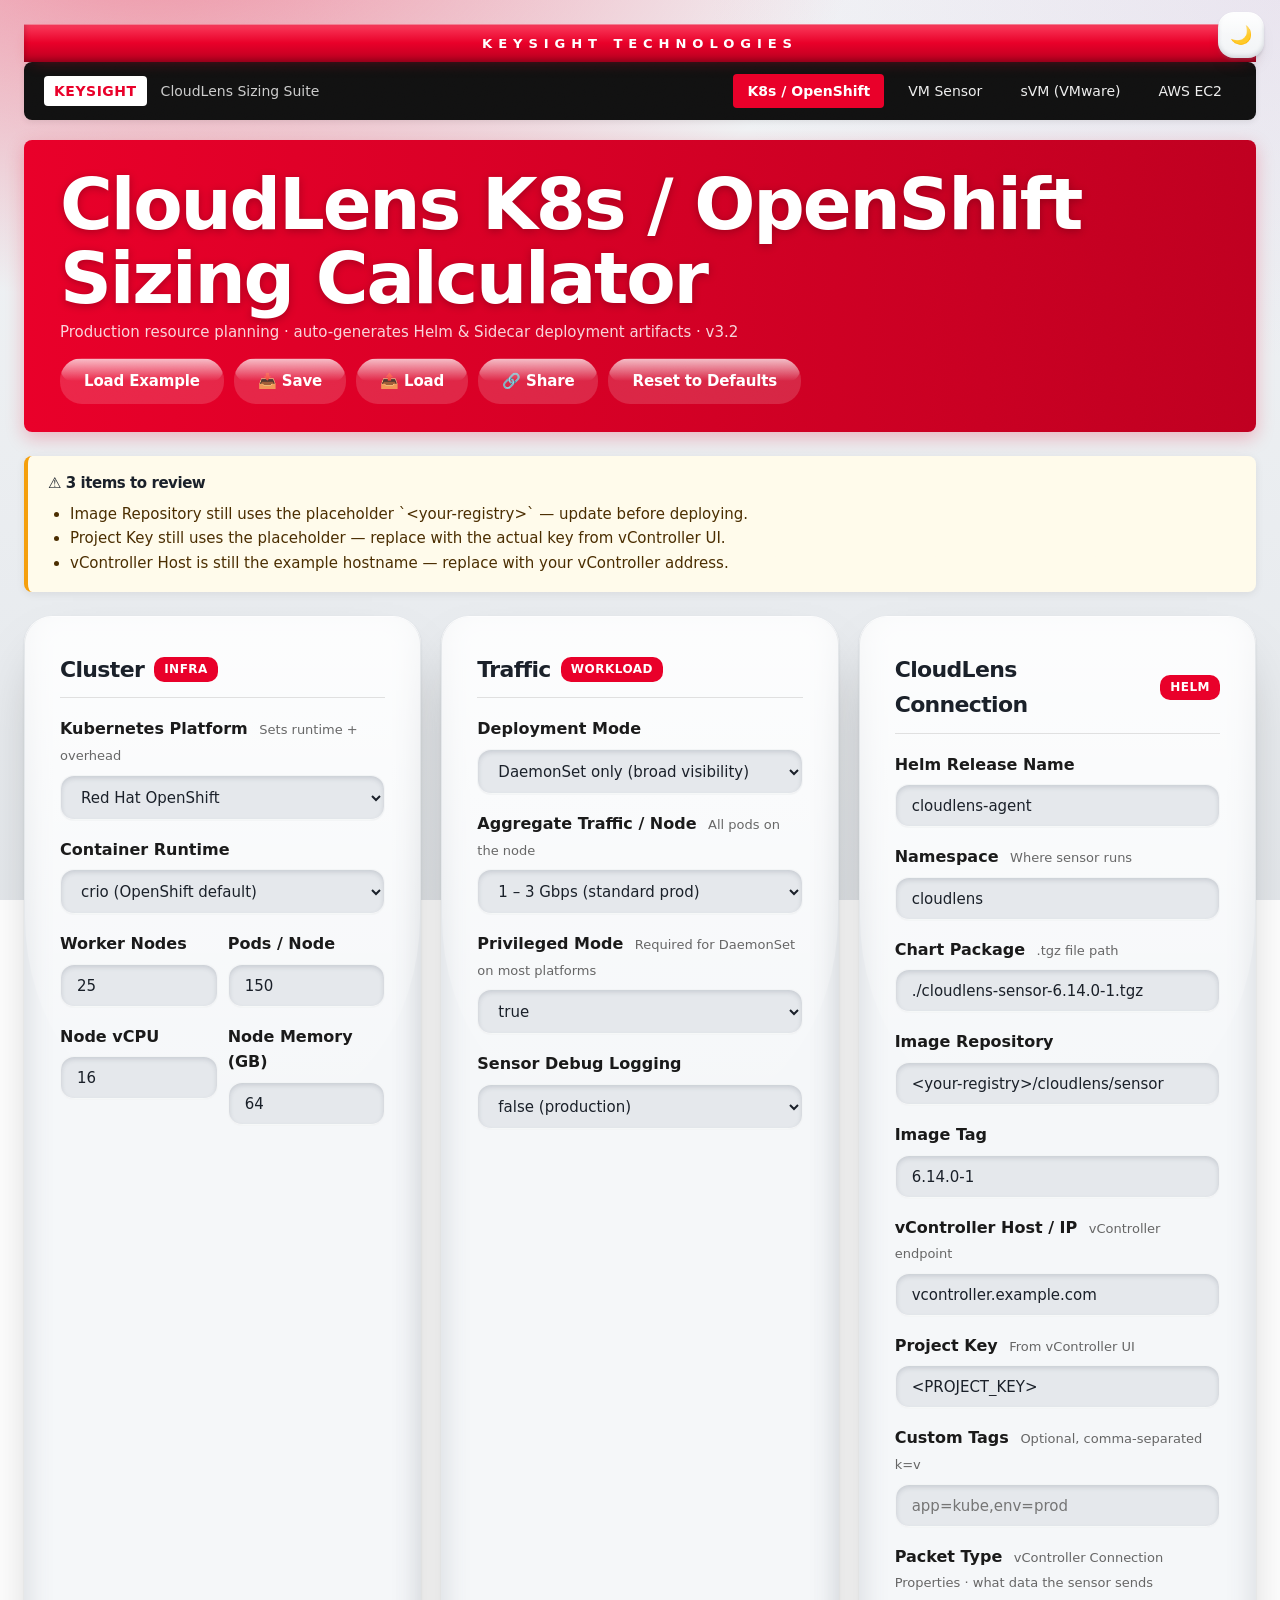
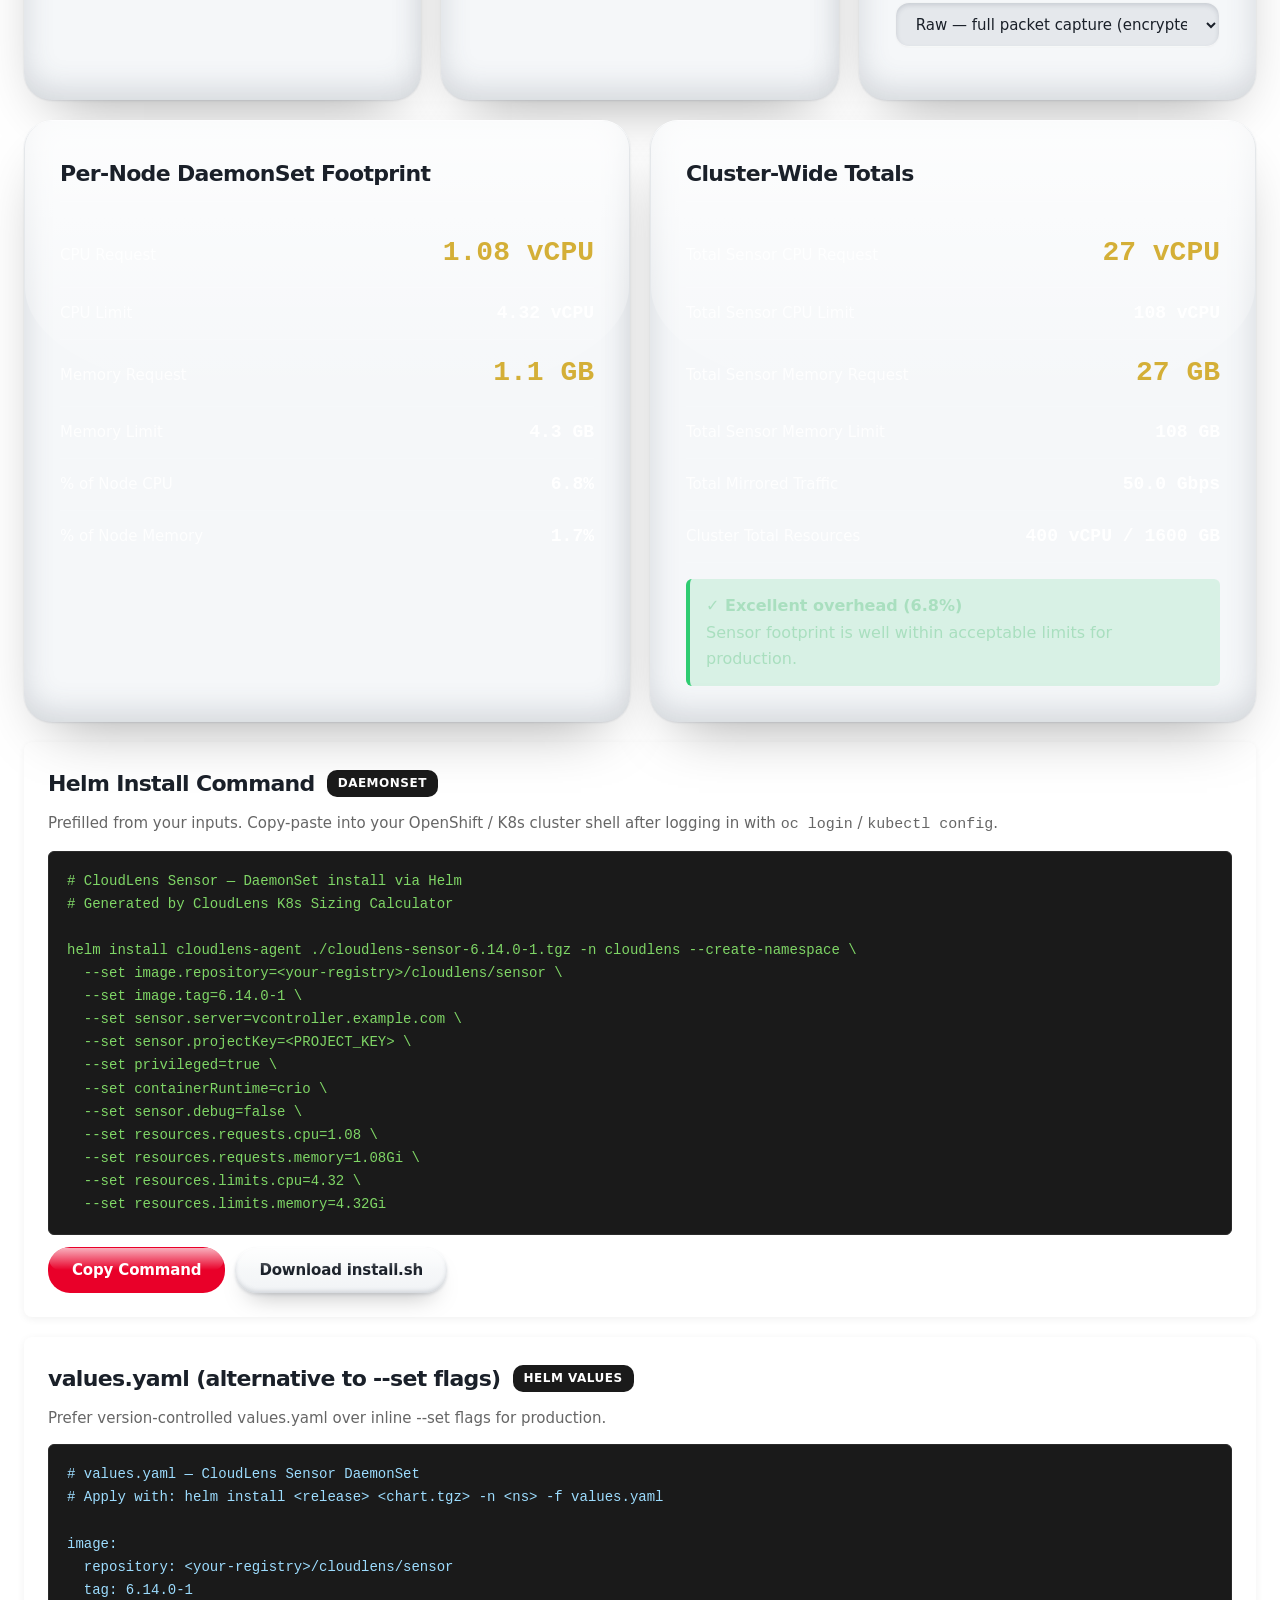
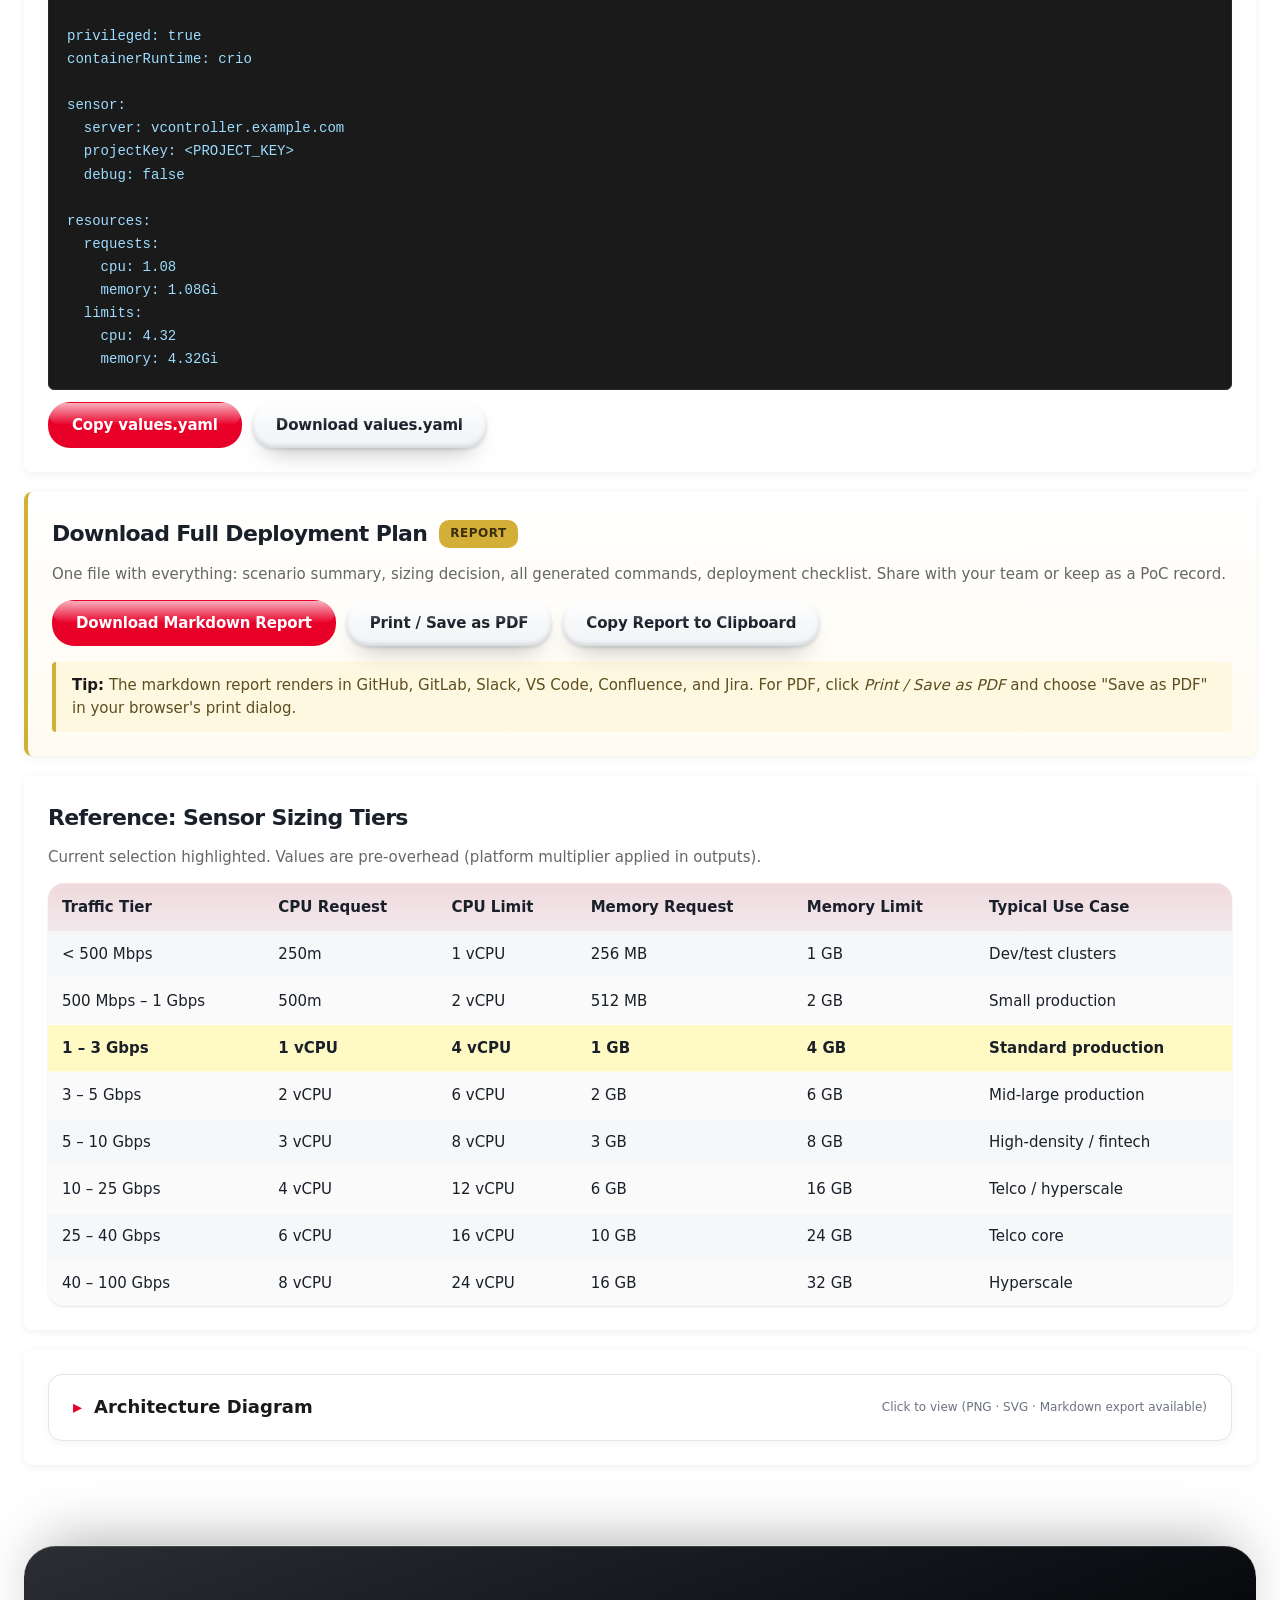
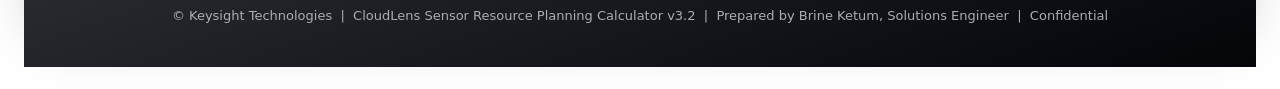
==== commit 03bf5d71: "Add AWS EC2 sizing calculator (4th calc) + cross-calc nav New: aws/index.html — full KVO-on-AWS sizi" ====
--- a/index.html
+++ b/index.html
@@ -414,6 +414,7 @@
     <a href="./" class="active" aria-current="page">K8s / OpenShift</a>
     <a href="./vm/">VM Sensor</a>
     <a href="./svm/">sVM (VMware)</a>
+    <a href="./aws/">AWS EC2</a>
   </nav>
 
   <header>
--- a/glass-upgrade.css
+++ b/glass-upgrade.css
@@ -787,3 +787,36 @@
   box-shadow: none !important;
 }
 
+
+/* ============================== */
+/*  H1 INSIDE RED HEADER → WHITE   */
+/* ============================== */
+/* The sizing calc has a red gradient header.  The global h1 rule clips
+   a red gradient to the text — which makes the title invisible (red on
+   red).  When the h1 is inside <header> (the calc's red header), force
+   solid white text instead. */
+header h1,
+.hero h1,
+.app-header h1,
+.calc-header h1 {
+  background: none !important;
+  -webkit-background-clip: unset !important;
+  background-clip: unset !important;
+  -webkit-text-fill-color: #FFFFFF !important;
+  color: #FFFFFF !important;
+  text-shadow: 0 2px 8px rgba(0, 0, 0, 0.25);
+}
+
+header .subtitle,
+header p,
+header .lede {
+  color: rgba(255, 255, 255, 0.9) !important;
+}
+
+/* Also fix any visible h2 / h3 inside the red header */
+header h2, header h3 {
+  color: #FFFFFF !important;
+  background: none !important;
+  -webkit-text-fill-color: #FFFFFF !important;
+}
+
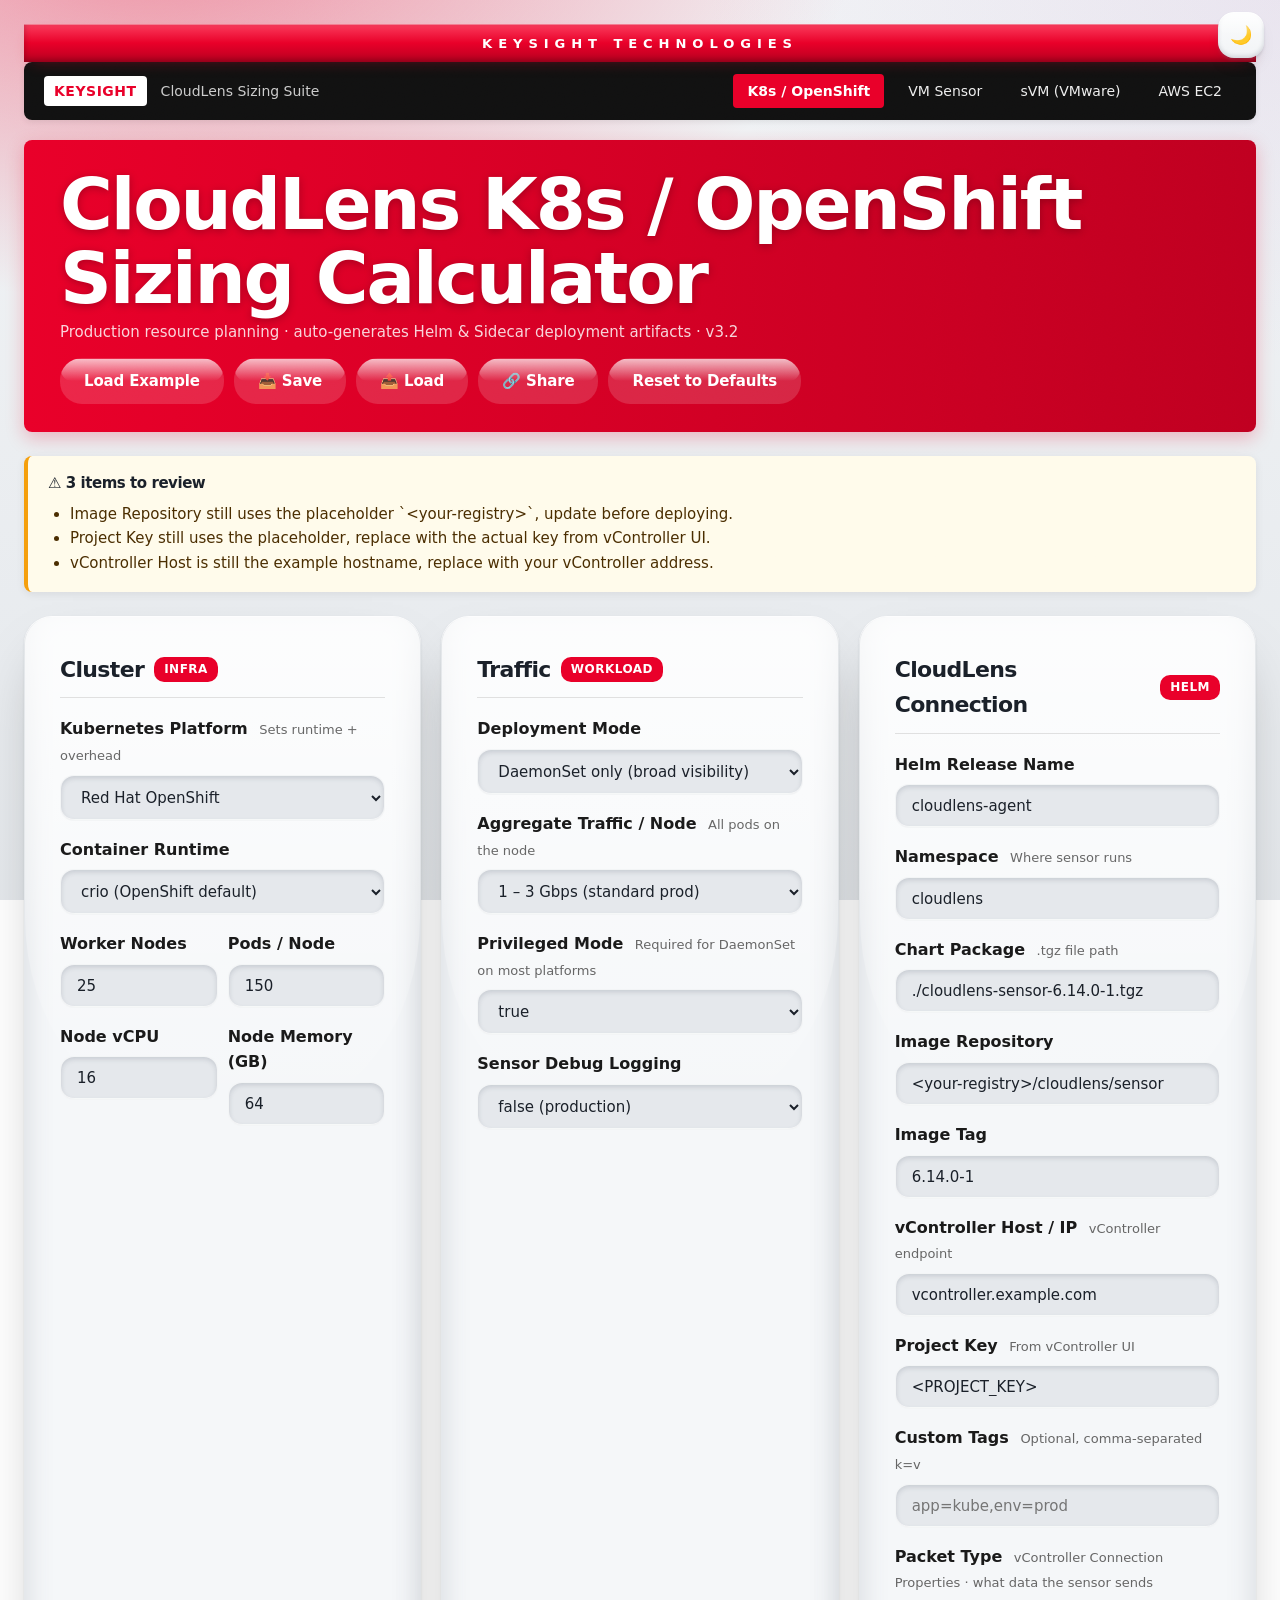
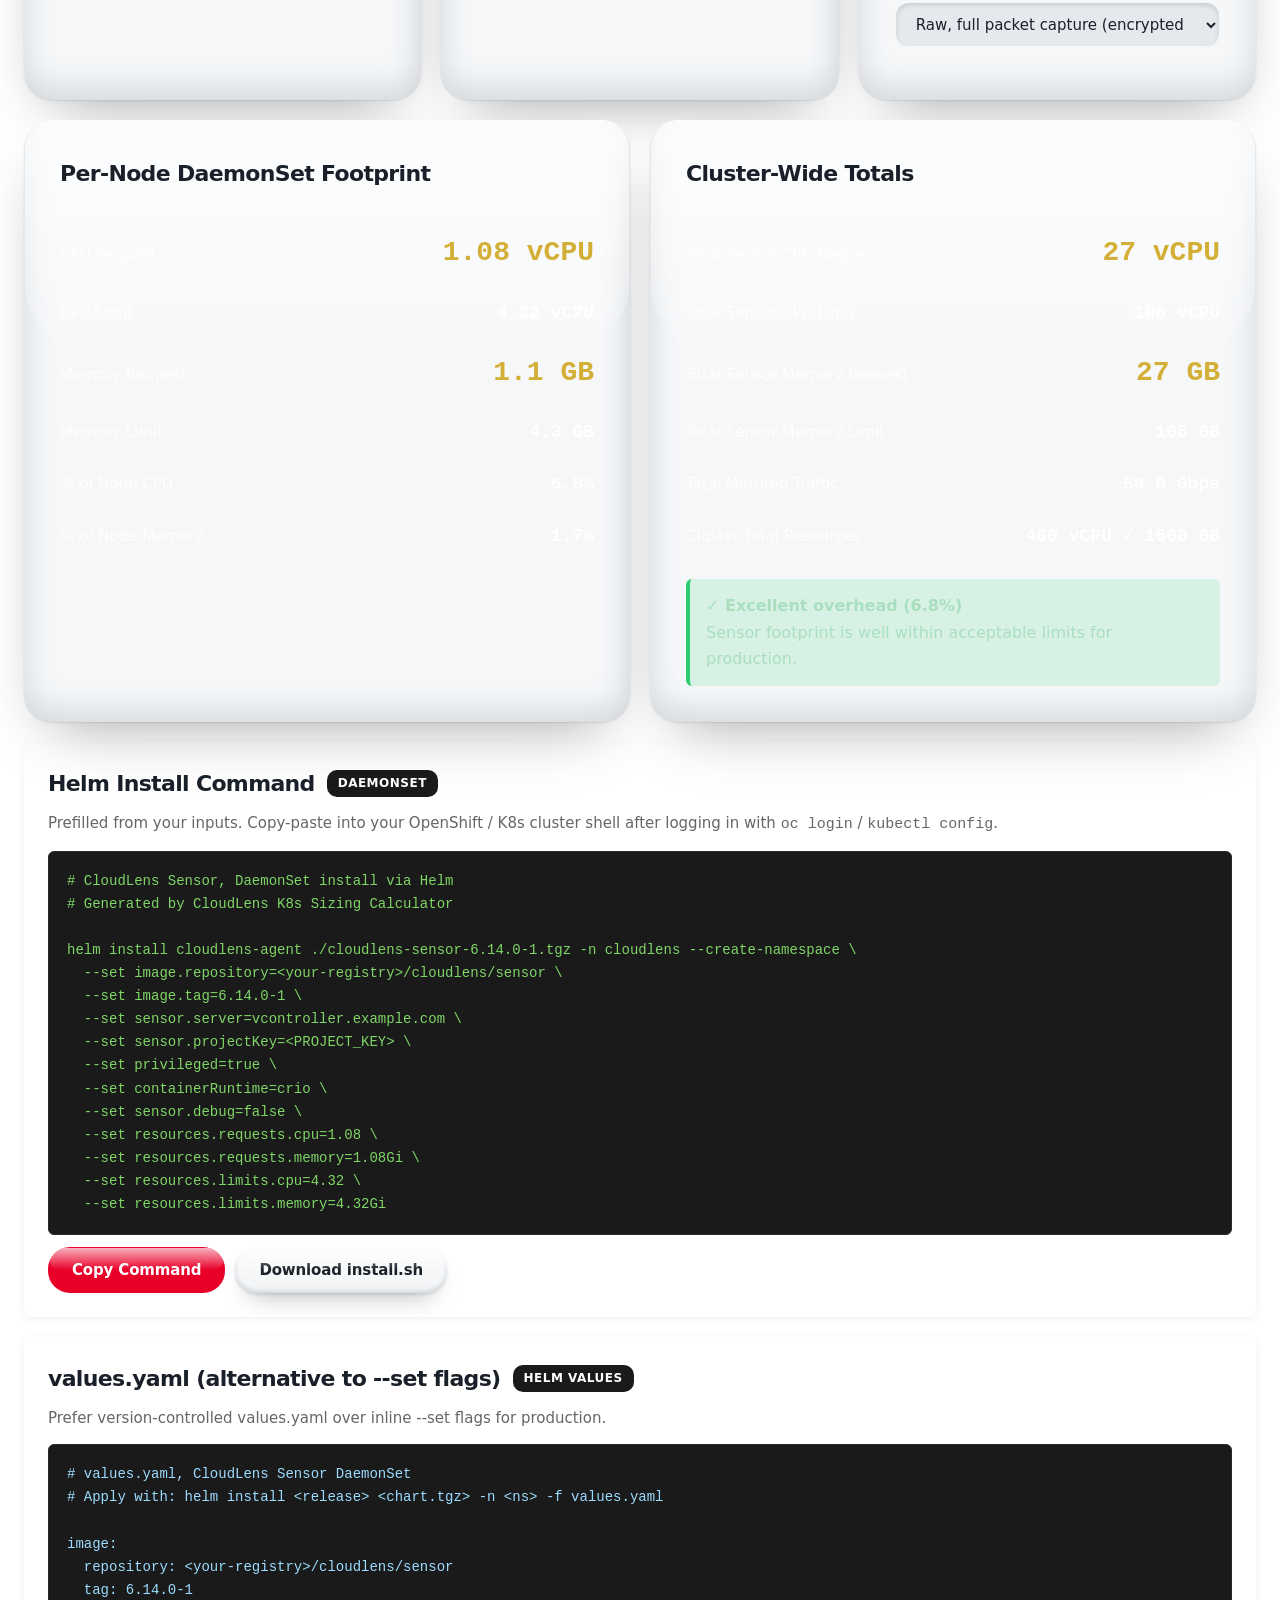
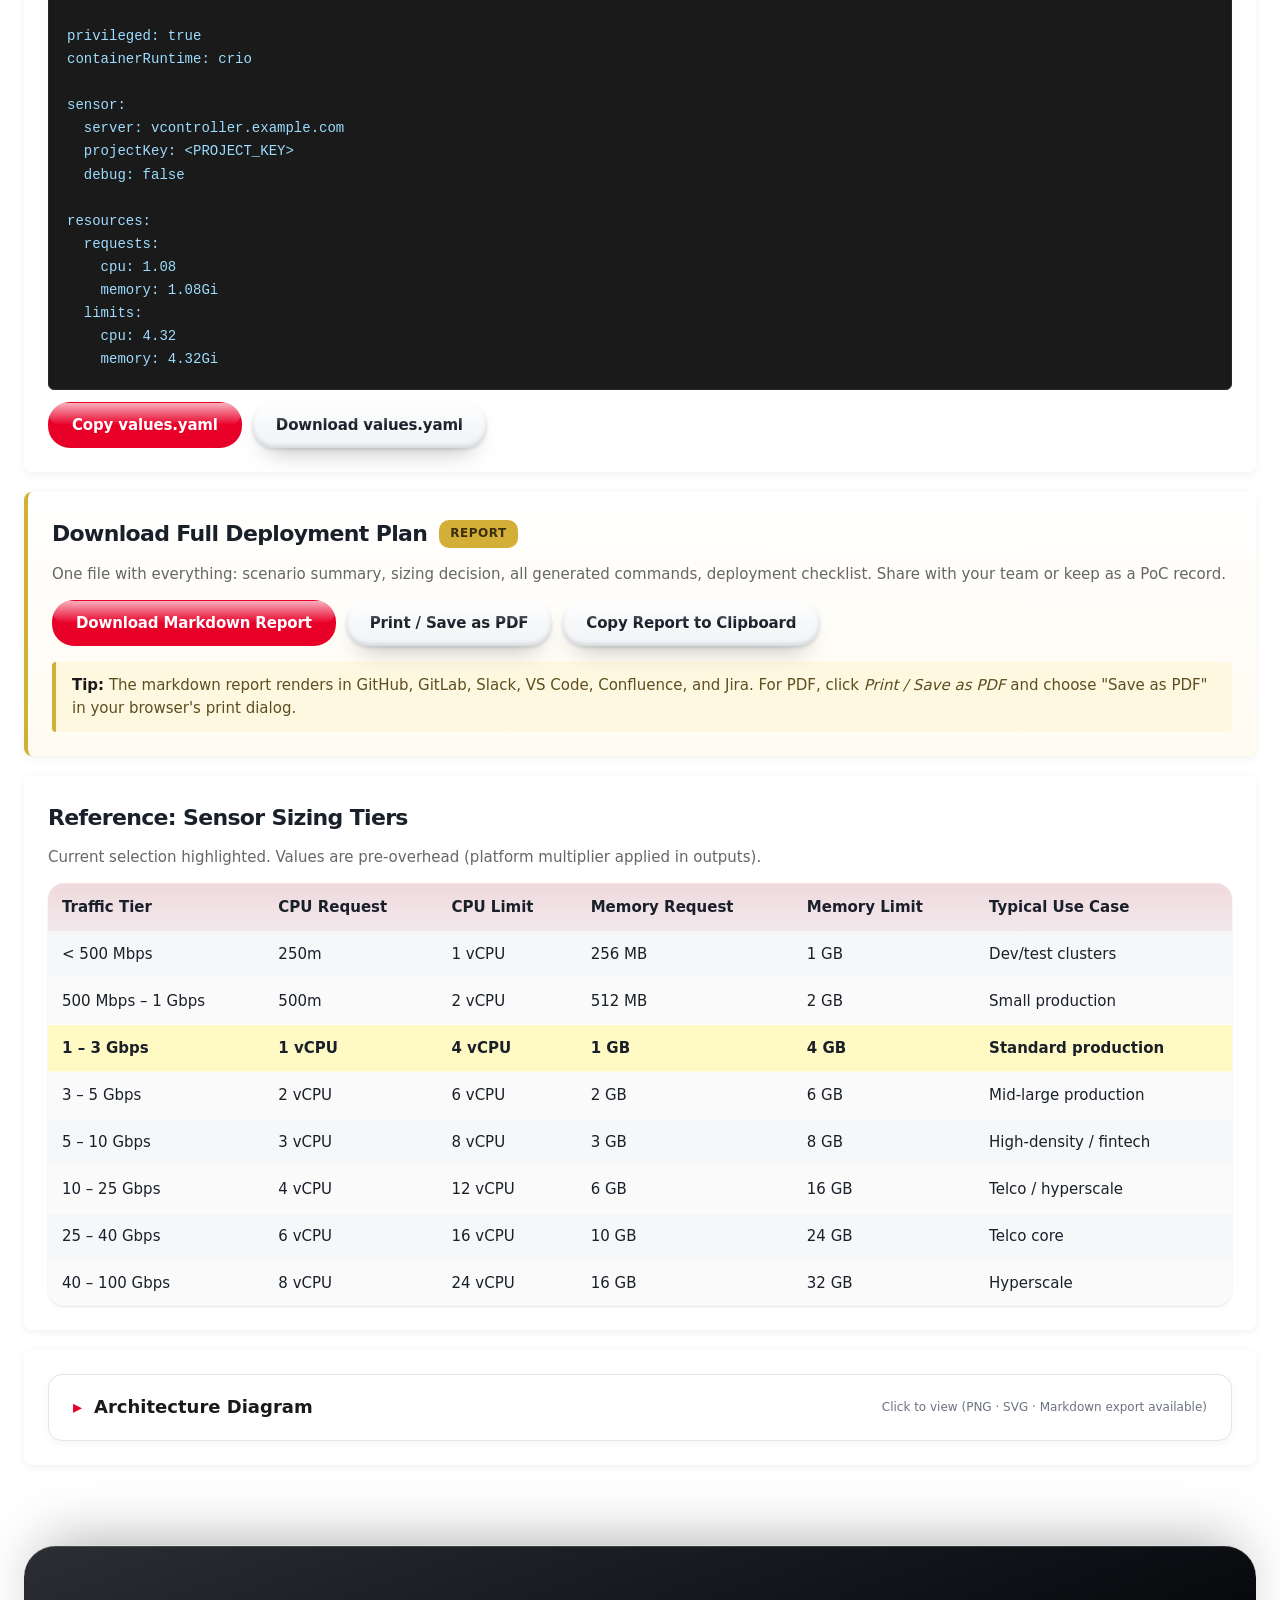
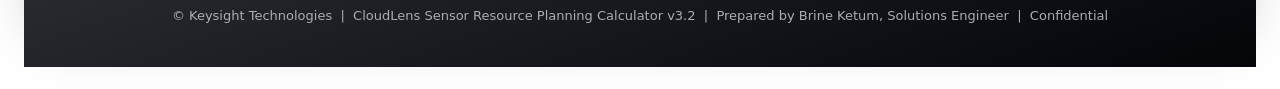
==== commit b5312234: "Em-dash sweep across all 4 calcs (105 em-dashes removed) Customer-grade copy. Em-dashes replaced wit" ====
--- a/index.html
+++ b/index.html
@@ -3,7 +3,7 @@
 <head>
 <meta charset="UTF-8">
 <meta name="viewport" content="width=device-width, initial-scale=1.0">
-<title>CloudLens K8s / OpenShift Sizing Calculator — Keysight</title>
+<title>CloudLens K8s / OpenShift Sizing Calculator, Keysight</title>
 <style>
   :root {
     --red: #E90029;
@@ -569,9 +569,9 @@
       <div class="field">
         <label>Packet Type <span class="hint">vController Connection Properties · what data the sensor sends</span></label>
         <select id="packetType">
-          <option value="raw" selected>Raw — full packet capture (encrypted bytes for TLS)</option>
-          <option value="netflow">NetFlow — flow records only (v9 / IPFIX metadata)</option>
-          <option value="ssl_payload">SSL Payload — decrypted application data via OpenSSL hook</option>
+          <option value="raw" selected>Raw, full packet capture (encrypted bytes for TLS)</option>
+          <option value="netflow">NetFlow, flow records only (v9 / IPFIX metadata)</option>
+          <option value="ssl_payload">SSL Payload, decrypted application data via OpenSSL hook</option>
         </select>
       </div>
       <div class="field" id="vpbHostField" style="display:none;">
@@ -595,22 +595,22 @@
   <div class="grid">
     <div class="card results-card">
       <h2>Per-Node DaemonSet Footprint</h2>
-      <div class="metric"><span class="label">CPU Request</span><span class="value big" id="r_cpu_req">—</span></div>
-      <div class="metric"><span class="label">CPU Limit</span><span class="value" id="r_cpu_lim">—</span></div>
-      <div class="metric"><span class="label">Memory Request</span><span class="value big" id="r_mem_req">—</span></div>
-      <div class="metric"><span class="label">Memory Limit</span><span class="value" id="r_mem_lim">—</span></div>
-      <div class="metric"><span class="label">% of Node CPU</span><span class="value" id="r_pct_cpu">—</span></div>
-      <div class="metric"><span class="label">% of Node Memory</span><span class="value" id="r_pct_mem">—</span></div>
+      <div class="metric"><span class="label">CPU Request</span><span class="value big" id="r_cpu_req">, </span></div>
+      <div class="metric"><span class="label">CPU Limit</span><span class="value" id="r_cpu_lim">, </span></div>
+      <div class="metric"><span class="label">Memory Request</span><span class="value big" id="r_mem_req">, </span></div>
+      <div class="metric"><span class="label">Memory Limit</span><span class="value" id="r_mem_lim">, </span></div>
+      <div class="metric"><span class="label">% of Node CPU</span><span class="value" id="r_pct_cpu">, </span></div>
+      <div class="metric"><span class="label">% of Node Memory</span><span class="value" id="r_pct_mem">, </span></div>
     </div>
 
     <div class="card results-card">
       <h2>Cluster-Wide Totals</h2>
-      <div class="metric"><span class="label">Total Sensor CPU Request</span><span class="value big" id="c_cpu_req">—</span></div>
-      <div class="metric"><span class="label">Total Sensor CPU Limit</span><span class="value" id="c_cpu_lim">—</span></div>
-      <div class="metric"><span class="label">Total Sensor Memory Request</span><span class="value big" id="c_mem_req">—</span></div>
-      <div class="metric"><span class="label">Total Sensor Memory Limit</span><span class="value" id="c_mem_lim">—</span></div>
-      <div class="metric"><span class="label">Total Mirrored Traffic</span><span class="value" id="c_traffic">—</span></div>
-      <div class="metric"><span class="label">Cluster Total Resources</span><span class="value" id="c_cluster_total">—</span></div>
+      <div class="metric"><span class="label">Total Sensor CPU Request</span><span class="value big" id="c_cpu_req">, </span></div>
+      <div class="metric"><span class="label">Total Sensor CPU Limit</span><span class="value" id="c_cpu_lim">, </span></div>
+      <div class="metric"><span class="label">Total Sensor Memory Request</span><span class="value big" id="c_mem_req">, </span></div>
+      <div class="metric"><span class="label">Total Sensor Memory Limit</span><span class="value" id="c_mem_lim">, </span></div>
+      <div class="metric"><span class="label">Total Mirrored Traffic</span><span class="value" id="c_traffic">, </span></div>
+      <div class="metric"><span class="label">Cluster Total Resources</span><span class="value" id="c_cluster_total">, </span></div>
       <div class="verdict" id="verdict"><strong id="verdict_title"></strong><span id="verdict_text"></span></div>
     </div>
   </div>
@@ -637,7 +637,7 @@
 
   <div class="full-width" id="sidecarSection" style="display:none;">
     <h2>Sidecar Container Injection <span class="mode-tag" style="background:#0E5C9F;">SIDECAR</span></h2>
-    <div class="desc">Paste this <code>cloudlens</code> container block into your application <code>Deployment</code>/<code>StatefulSet</code> pod spec. There is no separate Helm chart for sidecar — CloudLens uses manual injection (shared pod netns).</div>
+    <div class="desc">Paste this <code>cloudlens</code> container block into your application <code>Deployment</code>/<code>StatefulSet</code> pod spec. There is no separate Helm chart for sidecar, CloudLens uses manual injection (shared pod netns).</div>
     <div class="code-box yaml" id="sidecarOutput">Loading...</div>
     <div class="btn-row">
       <button class="btn" id="copySidecar" type="button">Copy Sidecar YAML</button>
@@ -813,13 +813,13 @@
   if (!releaseName) errors.push("Helm release name cannot be empty.");
 
   if (Number.isFinite(nodeCpu) && nodeCpu < 4)
-    warnings.push("Node CPU is below 4 — small clusters may not meet minimum sensor footprint requirements.");
+    warnings.push("Node CPU is below 4, small clusters may not meet minimum sensor footprint requirements.");
   if (imageRepo.indexOf("<your-registry>") !== -1 || !imageRepo)
-    warnings.push("Image Repository still uses the placeholder `<your-registry>` — update before deploying.");
+    warnings.push("Image Repository still uses the placeholder `<your-registry>`, update before deploying.");
   if (projectKey.indexOf("<PROJECT_KEY>") !== -1 || !projectKey)
-    warnings.push("Project Key still uses the placeholder — replace with the actual key from vController UI.");
+    warnings.push("Project Key still uses the placeholder, replace with the actual key from vController UI.");
   if (sensorServer === "vcontroller.example.com")
-    warnings.push("vController Host is still the example hostname — replace with your vController address.");
+    warnings.push("vController Host is still the example hostname, replace with your vController address.");
 
   /* Packet Type validation */
   const packetType = $("packetType") ? $("packetType").value : "raw";
@@ -828,13 +828,13 @@
   const netflowCollector = $("netflowCollector") ? $("netflowCollector").value.trim() : "";
   if (packetType === "ssl_payload") {
     if (!vpbHost || vpbHost === "vpb.example.com")
-      warnings.push("SSL Payload mode requires a Virtual Packet Broker (vPB) destination — replace the example vPB host with the customer's vPB address.");
+      warnings.push("SSL Payload mode requires a Virtual Packet Broker (vPB) destination, replace the example vPB host with the customer's vPB address.");
     if (!dtlsEncrypted)
-      warnings.push("SSL Payload egress is unencrypted (plaintext GREoUDP). Enable DTLS for production deployments — sensitive payloads will travel unencrypted between the sensor and the vPB.");
+      warnings.push("SSL Payload egress is unencrypted (plaintext GREoUDP). Enable DTLS for production deployments, sensitive payloads will travel unencrypted between the sensor and the vPB.");
   }
   if (packetType === "netflow") {
     if (!netflowCollector || netflowCollector === "netflow.example.com:2055")
-      warnings.push("NetFlow mode requires a collector address (host:port) — replace the example with your NetFlow collector.");
+      warnings.push("NetFlow mode requires a collector address (host:port), replace the example with your NetFlow collector.");
   }
 
   return { errors: errors, warnings: warnings };
@@ -1025,7 +1025,7 @@
 /* ===================== ARTIFACT GENERATION ===================== */
 function generateHelm(p) {
   const lines = [
-    "# CloudLens Sensor — DaemonSet install via Helm",
+    "# CloudLens Sensor, DaemonSet install via Helm",
     "# Generated by CloudLens K8s Sizing Calculator",
     "",
     "helm install " + p.releaseName + " " + p.chartPath + " -n " + p.namespace + " --create-namespace \\",
@@ -1050,7 +1050,7 @@
 
 function generateValues(p) {
   const lines = [
-    "# values.yaml — CloudLens Sensor DaemonSet",
+    "# values.yaml, CloudLens Sensor DaemonSet",
     "# Apply with: helm install <release> <chart.tgz> -n <ns> -f values.yaml",
     "",
     "image:",
@@ -1081,7 +1081,7 @@
 
 function generateSidecar(p) {
   const lines = [
-    "# CloudLens vTap Sidecar — inject into your application Deployment/StatefulSet",
+    "# CloudLens vTap Sidecar, inject into your application Deployment/StatefulSet",
     "# Paste the 'cloudlens' container block under spec.template.spec.containers",
     "",
     "apiVersion: apps/v1",
@@ -1248,7 +1248,7 @@
   lines.push("# CloudLens Deployment Plan");
   lines.push("");
   lines.push("> Generated by **CloudLens K8s Sizing Calculator v3.2** on " + ts);
-  lines.push("> Prepared by Brine Ketum, Solutions Engineer — Keysight Technologies");
+  lines.push("> Prepared by Brine Ketum, Solutions Engineer, Keysight Technologies");
   lines.push("");
   lines.push("---");
   lines.push("");
@@ -1270,7 +1270,7 @@
   lines.push("| Privileged | `" + s.privileged + "` |");
   lines.push("| Sensor Debug | `" + s.debug + "` |");
   lines.push("");
-  /* Architecture diagram (inline SVG) — renders in GitHub/GitLab/Notion/Obsidian */
+  /* Architecture diagram (inline SVG), renders in GitHub/GitLab/Notion/Obsidian */
   const archSvg = (typeof getDiagramSvgString === "function") ? getDiagramSvgString() : "";
   if (archSvg) {
     lines.push("## Architecture");
@@ -1577,15 +1577,15 @@
     const env = buildEnvelope();
     const cfg = b64urlEncode(JSON.stringify(env));
     const url = location.origin + location.pathname + "?cfg=" + cfg;
-    if (url.length > 8000) { showToast("Link is unusually long (" + url.length + " chars) — some email clients may truncate", "error"); }
+    if (url.length > 8000) { showToast("Link is unusually long (" + url.length + " chars), some email clients may truncate", "error"); }
     history.replaceState(null, "", "?cfg=" + cfg);
     if (navigator.clipboard && navigator.clipboard.writeText) {
       navigator.clipboard.writeText(url).then(
         () => showToast("Shareable link copied to clipboard", "success"),
-        () => showToast("Link in address bar — copy manually", "success")
+        () => showToast("Link in address bar, copy manually", "success")
       );
     } else {
-      showToast("Link in address bar — copy manually", "success");
+      showToast("Link in address bar, copy manually", "success");
     }
   } catch (e) {
     showToast("Share failed: " + e.message, "error");
@@ -1708,7 +1708,7 @@
   return ({eks:"EKS",aks:"AKS",gke:"GKE",openshift:"OpenShift",rancher:"Rancher",self:"Self-Managed"}[p] || p);
 }
 
-/* === Reactive layout helpers (Level 1 — scale-aware count) ============= */
+/* === Reactive layout helpers (Level 1, scale-aware count) ============= */
 function dgScaledLayout(actual) {
   /* Choose how many sample boxes to show + how many rows.
      Customer sees the cluster grow visually as count rises. */
@@ -1721,7 +1721,7 @@
 
 /* === Resource-proportional helpers (Level 3) =========================== */
 function dgScaleNodeWidth(vcpu) {
-  /* Worker box width grows with vCPU — visually telegraphs node size */
+  /* Worker box width grows with vCPU, visually telegraphs node size */
   if (!vcpu || vcpu <= 4) return 170;
   if (vcpu <= 16) return 170 + (vcpu - 4) * 2.5;          // 4→170, 16→200
   if (vcpu <= 64) return 200 + (vcpu - 16) * 0.625;       // 16→200, 64→230
@@ -1738,9 +1738,9 @@
   return 5.0;
 }
 
-/* === Conditional shape badges (Level 2 — input-driven variants) ======== */
+/* === Conditional shape badges (Level 2, input-driven variants) ======== */
 function dgPlatformBadge(platform, x, y) {
-  /* OpenShift surfaces the SCC requirement as an explicit badge — ops teams notice */
+  /* OpenShift surfaces the SCC requirement as an explicit badge, ops teams notice */
   if (platform !== "openshift") return "";
   return '<g><rect x="' + x + '" y="' + y + '" width="146" height="22" rx="11" fill="#7A1ED9"/>' +
     dgText({x: x + 11, y: y + 11, text: "OpenShift SCC required", fill: DG_COLOR.textOnDark, size: 10, weight: 600}) + '</g>';
@@ -1860,7 +1860,7 @@
   const parts = [];
   parts.push(dgHeaderStrip({width: W, title: "CloudLens Visibility Topology · Kubernetes", customer: releaseName}));
 
-  /* Build cluster body first to determine actual height — layout is now reactive */
+  /* Build cluster body first to determine actual height, layout is now reactive */
   const dsOpts = { cgX, cgY, cgW, nodeCount, nodeCpu, sidecarPods, nodeW };
   let dsBody = "", scBody = "", cgBottomY = cgY + 200;
   if (mode === "daemonset") {
@@ -1870,23 +1870,23 @@
     const r = dgClusterSC(dsOpts);
     scBody = r.svg; cgBottomY = r.bottomY;
   } else {
-    /* Hybrid: DS top, SC bottom — actual height is sum + gap */
+    /* Hybrid: DS top, SC bottom, actual height is sum + gap */
     const dsR = dgClusterDS(dsOpts);
     const scOpts = { ...dsOpts, cgY: dsR.bottomY + 28 };
     const scR = dgClusterSC(scOpts);
     dsBody = dsR.svg; scBody = scR.svg; cgBottomY = scR.bottomY;
   }
 
-  /* Cluster subgraph — height grows to fit content */
+  /* Cluster subgraph, height grows to fit content */
   const cgH = (cgBottomY + 28) - cgY;  // 28px bottom padding
   parts.push(dgRect({x: cgX, y: cgY, w: cgW, h: cgH, fill: DG_COLOR.containerFill, stroke: DG_COLOR.containerBorder, strokeWidth: 1, rx: 14}));
   parts.push(dgRect({x: cgX, y: cgY, w: cgW, h: cgH, fill: "url(#dgDots)", rx: 14}));
 
-  /* Subgraph chips — multi-line if many badges */
+  /* Subgraph chips, multi-line if many badges */
   const chipLabel = dgPlatformLabel(platform) + " · " + nodeCount + " nodes · " + nodeCpu + " vCPU each";
   parts.push(dgSubgraphChip({x: cgX + 14, y: cgY + 14, label: chipLabel, color: DG_COLOR.customer}));
 
-  /* Conditional badges — appear only when input warrants */
+  /* Conditional badges, appear only when input warrants */
   let badgeX = cgX + 14;
   const badgeY = cgY + 14 - 28;  /* above chip if multi-row, but simpler: place to right of chip */
   /* Actually place badges to the RIGHT of chip on same row */
@@ -1900,7 +1900,7 @@
     parts.push(dgPrivilegedBadge(privileged, nextBadgeX, cgY + 14));
     nextBadgeX += 106;
   }
-  /* Packet-type badge — only shown when not Raw (default) */
+  /* Packet-type badge, only shown when not Raw (default) */
   if (packetType === "ssl_payload") {
     const lbl = dtlsEncrypted ? "Packet Type: SSL Payload (DTLS)" : "Packet Type: SSL Payload";
     const w = lbl.length * 6.6 + 24;
@@ -1919,7 +1919,7 @@
   parts.push(dsBody);
   parts.push(scBody);
 
-  /* === Bottom topology — reshapes per packet type === */
+  /* === Bottom topology, reshapes per packet type === */
   const isSslPayload = packetType === "ssl_payload";
   const isNetflow = packetType === "netflow";
   const centerW = 320, centerH = 64;
@@ -1944,7 +1944,7 @@
   parts.push(dgBezierArrow({x1: W/2, y1: cgY + cgH, x2: W/2, y2: centerY, color: DG_COLOR.gold, glow: true,
     strokeWidth: arrowWidth, dasharray: arrowDash, label: arrowLabel}));
 
-  /* Center node — vController OR vPB OR NetFlow Collector */
+  /* Center node, vController OR vPB OR NetFlow Collector */
   parts.push(dgRect({x: centerX, y: centerY, w: centerW, h: centerH, gradient: !isNetflow, fill: isNetflow ? DG_COLOR.customer : null, shadow: true}));
   if (isSslPayload) {
     parts.push(dgText({x: W/2, y: centerY + 22, text: "vPB (Virtual Packet Broker)", weight: 600, size: 13, fill: DG_COLOR.textOnDark, anchor: "middle"}));
@@ -1960,7 +1960,7 @@
   /* Side annotation: vController as registration-only (when bypassed by SSL Payload / NetFlow) */
   let toolsY;
   if (isNetflow) {
-    /* NetFlow: collector IS the terminal — no separate Tools box */
+    /* NetFlow: collector IS the terminal, no separate Tools box */
     toolsY = centerY + centerH + 0;  /* collector itself terminates */
     /* Side annotation for vController */
     const annoX = centerX + centerW + 24;
@@ -1971,7 +1971,7 @@
       parts.push(dgText({x: annoX + 12, y: centerY + 40, text: "registration / management only", weight: 400, size: 9, fill: DG_COLOR.textMuted}));
       parts.push('<line x1="' + (centerX + centerW) + '" y1="' + (centerY + centerH/2) + '" x2="' + annoX + '" y2="' + (centerY + centerH/2) + '" stroke="' + DG_COLOR.textMuted + '" stroke-width="1" stroke-dasharray="2 3"/>');
     }
-    toolsY = centerY + centerH + 90; /* skip — no terminal tools box */
+    toolsY = centerY + centerH + 90; /* skip, no terminal tools box */
   } else if (isSslPayload) {
     toolsY = centerY + centerH + 44;
     /* Side annotation for vController */
@@ -1987,7 +1987,7 @@
     toolsY = centerY + centerH + 44;
   }
 
-  /* Plain arrow → Tools (only for raw + ssl_payload — netflow terminates at collector) */
+  /* Plain arrow → Tools (only for raw + ssl_payload, netflow terminates at collector) */
   if (!isNetflow) {
     parts.push(dgBezierArrow({x1: W/2, y1: centerY + centerH, x2: W/2, y2: toolsY, color: DG_COLOR.customer,
       label: isSslPayload ? "Decapsulated payload" : "Sensor data"}));
